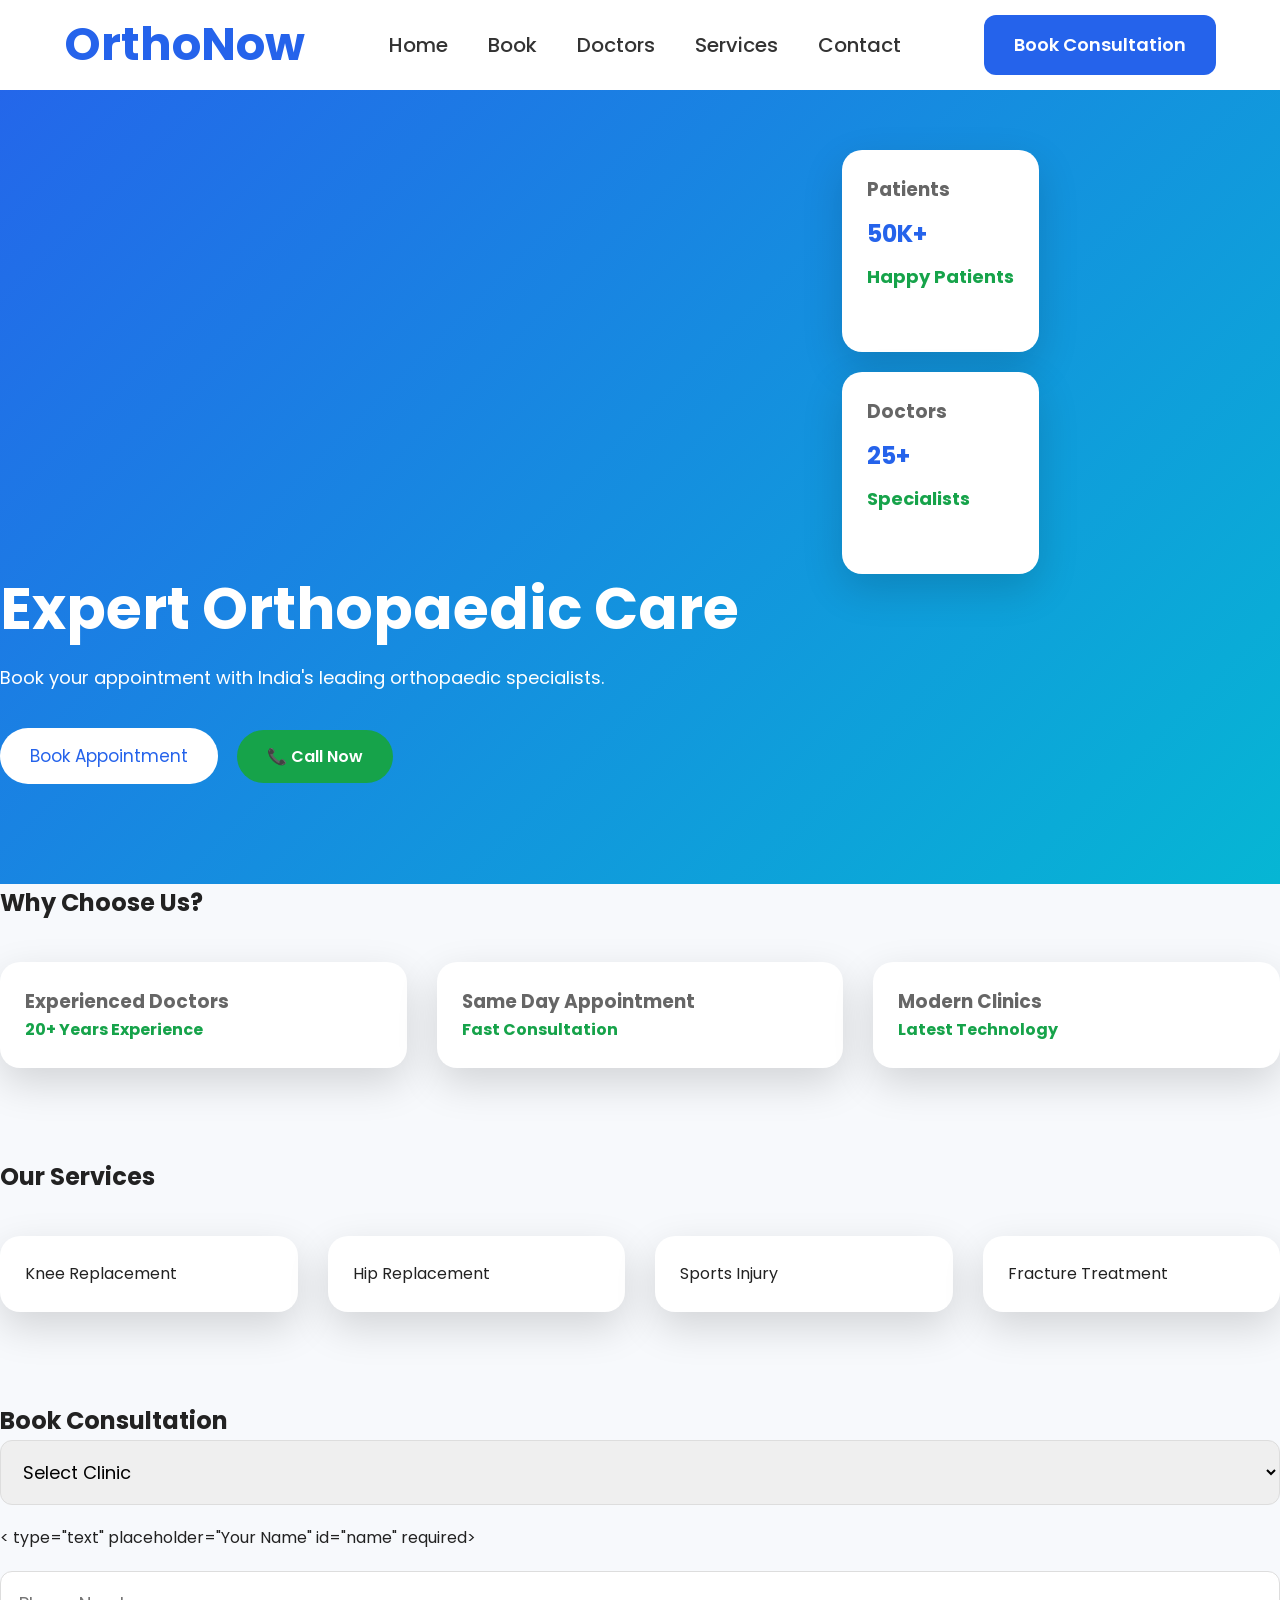
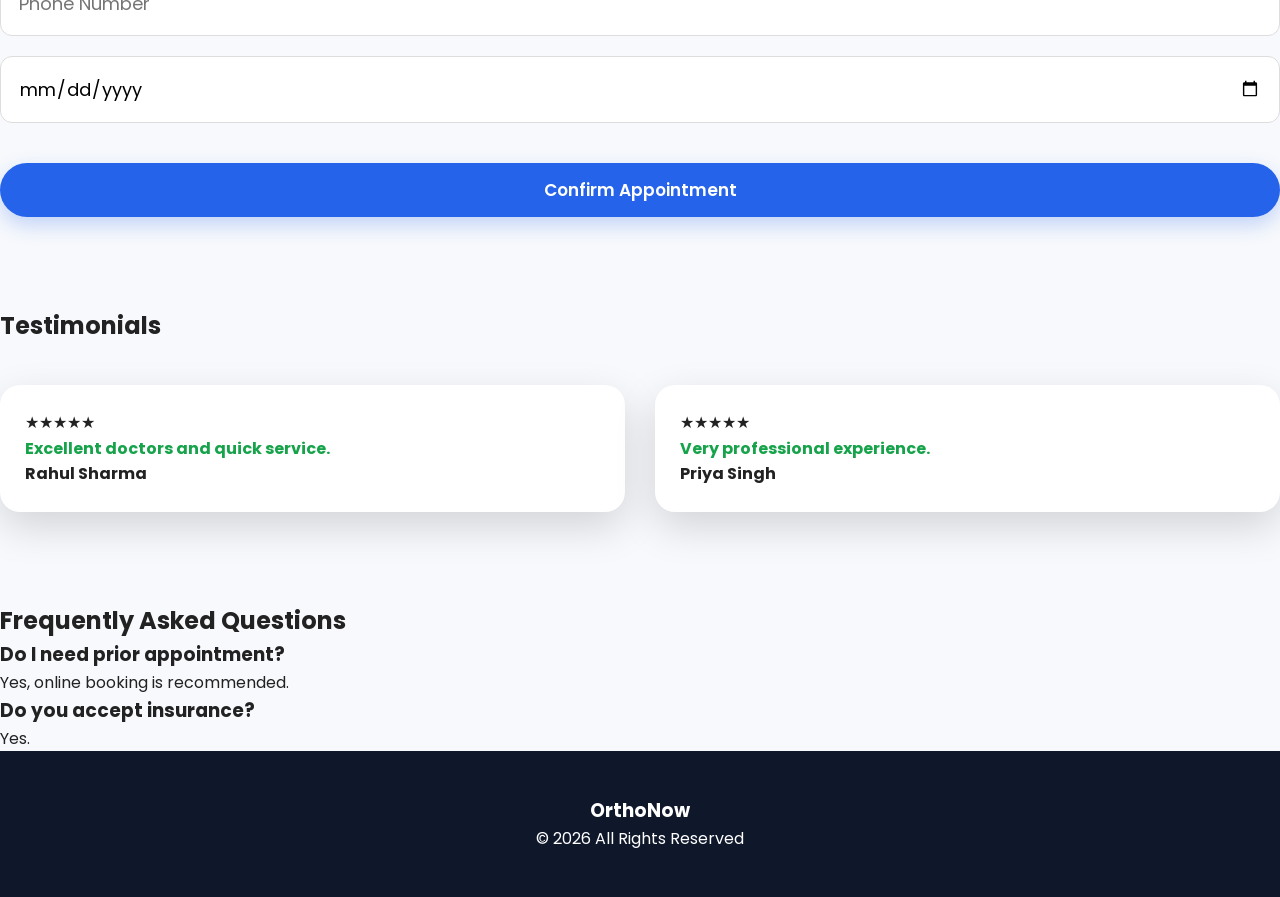
==== landing.html @ f017fd28 "Initial website upload" ====
<!DOCTYPE html>
<html lang="en">

<head>

    <meta charset="UTF-8">
    <meta name="viewport" content="width=device-width, initial-scale=1.0">

    <title>OrthoNow | Book Consultation</title>

    <link rel="stylesheet" href="style.css">

    <script>
        window.dataLayer = window.dataLayer || [];
    </script>

    <!-- Google Tag Manager -->
    <script>
        (function(w, d, s, l, i) {
            w[l] = w[l] || [];
            w[l].push({
                'gtm.start': new Date().getTime(),
                event: 'gtm.js'
            });

            var f = d.getElementsByTagName(s)[0],
                j = d.createElement(s),
                dl = l != 'dataLayer' ? '&l=' + l : '';

            j.async = true;
            j.src = 'https://www.googletagmanager.com/gtm.js?id=' + i + dl;

            f.parentNode.insertBefore(j, f);

        })(window, document, 'script', 'dataLayer', 'GTM-KC8PQ2DM');
    </script>
    <!-- End Google Tag Manager -->

</head>

<body>

    <!-- Google Tag Manager (noscript) -->

    <noscript>
        <iframe src="https://www.googletagmanager.com/ns.html?id=GTM-KC8PQ2DM"
                height="0" width="0" style="display:none;visibility:hidden">
            </iframe>
        </noscript>
    <!-- End Google Tag Manager (noscript) -->

    <!-- ================= HEADER ================= -->

    <header>

        <div class="container navbar">

            <div class="logo">
                <a href="index.html">OrthoNow</a>
            </div>

            <nav>

                <ul class="nav-menu">

                    <li><a href="index.html">Home</a></li>

                    <li><a href="landing.html">Book</a></li>

                    <li><a href="#doctors">Doctors</a></li>

                    <li><a href="#services">Services</a></li>

                    <li><a href="#contact">Contact</a></li>

                </ul>

            </nav>

            <a href="landing.html" class="book-btn">
            Book Consultation
        </a>

        </div>

    </header>

    <section class="hero">

        <div class="container hero-grid">

            <div class="hero-left">
            </div>

            <div class="hero-right">

                <div class="dashboard">

                    <div class="card">

                        <h3>Patients</h3>

                        <h2>50K+</h2>

                        <p>Happy Patients</p>

                    </div>

                    <div class="card">

                        <h3>Doctors</h3>

                        <h2>25+</h2>

                        <p>Specialists</p>

                    </div>

                </div>

            </div>

        </div>

        <h1>Expert Orthopaedic Care</h1>

        <p>Book your appointment with India's leading orthopaedic specialists.</p>
        <button id="heroBookBtn">Book Appointment</button>
        <a href="tel:+919999999999" id="callBtn" class="btn-call">📞 Call Now</a>
        </div>

    </section>

    <section class="benefits">

        <h2>Why Choose Us?</h2>

        <div class="cards">

            <div class="card">
                <h3>Experienced Doctors</h3>
                <p>20+ Years Experience</p>
            </div>

            <div class="card">
                <h3>Same Day Appointment</h3>
                <p>Fast Consultation</p>
            </div>

            <div class="card">
                <h3>Modern Clinics</h3>
                <p>Latest Technology</p>
            </div>

        </div>

    </section>

    <section class="services">

        <h2>Our Services</h2>

        <div class="cards">

            <div class="card">
                Knee Replacement
            </div>

            <div class="card">
                Hip Replacement
            </div>

            <div class="card">
                Sports Injury
            </div>

            <div class="card">
                Fracture Treatment
            </div>

        </div>

    </section>

    <section class="appointment">

        <h2>Book Consultation</h2>

        <form id="appointmentForm">

            <select id="clinic">

<option>Select Clinic</option>

<option>Delhi</option>

<option>Noida</option>

<option>Gurgaon</option>

<option>Mumbai</option>

</select>

            < type="text" placeholder="Your Name" id="name" required>

                <input type="tel" placeholder="Phone Number" id="phone">

                <input type="date" id="date">

                <button type="submit" id="submitAppointment">
Confirm Appointment
</button>

        </form>

    </section>

    <section class="testimonial">

        <h2>Testimonials</h2>

        <div class="cards">

            <div class="card">

                ★★★★★

                <p>
                    Excellent doctors and quick service.
                </p>

                <h4>Rahul Sharma</h4>

            </div>

            <div class="card">

                ★★★★★

                <p>
                    Very professional experience.
                </p>

                <h4>Priya Singh</h4>

            </div>

        </div>

    </section>

    <section class="faq">

        <h2>Frequently Asked Questions</h2>

        <div class="faq-item">

            <h3>Do I need prior appointment?</h3>

            <p>Yes, online booking is recommended.</p>

        </div>

        <div class="faq-item">

            <h3>Do you accept insurance?</h3>

            <p>Yes.</p>

        </div>

    </section>

    <footer>

        <h3>OrthoNow</h3>

        <p>
            © 2026 All Rights Reserved
        </p>

    </footer>

    <script src="script.js"></script>

</body>
</form>
---- style.css ----
/* ===========================
   GOOGLE FONT
=========================== */

@import url('https://fonts.googleapis.com/css2?family=Poppins:wght@300;400;500;600;700;800&display=swap');

/* ===========================
   RESET
=========================== */

* {
    margin: 0;
    padding: 0;
    box-sizing: border-box;
    font-family: 'Poppins', sans-serif;
}

html {
    scroll-behavior: smooth;
}

body {
    background: #f7f9fc;
    color: #222;
    line-height: 1.6;
}

a {
    text-decoration: none;
}

ul {
    list-style: none;
}

img {
    max-width: 100%;
    display: block;
}


/* ===========================
   CONTAINER
=========================== */

.container {
    width: 90%;
    max-width: 1200px;
    margin: auto;
}


/* ===========================
   HEADER
=========================== */

header {
    position: fixed;
    top: 0;
    left: 0;
    width: 100%;
    background: #fff;
    box-shadow: 0 5px 15px rgba(0, 0, 0, .08);
    z-index: 999;
}

.nav {
    max-width: 1200px;
    margin: 0 auto;
    display: flex;
    align-items: center;
    justify-content: space-between;
    padding: 18px 30px;
}

.logo h2 {
    font-size: 42px;
    color: #0f172a;
}

nav {
    display: flex;
    gap: 40px;
}

nav a {
    color: #333;
    text-decoration: none;
    font-size: 22px;
    font-weight: 500;
}

#headerBookBtn {
    background: #2563eb;
    color: #fff;
    border: none;
    padding: 14px 28px;
    border-radius: 30px;
    font-size: 18px;
    cursor: pointer;
}

#headerBookBtn:hover {
    background: #1d4ed8;
}

.logo {
    font-size: 32px;
    font-weight: 700;
    color: #0f172a;
}

.logo span {
    color: #2563eb;
}

nav ul {
    display: flex;
    gap: 30px;
}

nav a {
    color: #333;
    font-weight: 500;
    transition: .3s;
}

nav a:hover {
    color: #2563eb;
}


/* ===========================
   HEADER
=========================== */

header {
    position: fixed;
    top: 0;
    left: 0;
    width: 100%;
    background: #fff;
    box-shadow: 0 4px 15px rgba(0, 0, 0, .08);
    z-index: 1000;
}

.container {
    width: 90%;
    max-width: 1250px;
    margin: auto;
}

.navbar {
    display: flex;
    justify-content: space-between;
    align-items: center;
    height: 90px;
}


/* Logo */

.logo a {
    text-decoration: none;
    font-size: 46px;
    font-weight: 700;
    color: #2563eb;
}


/* Navigation */

.nav-menu {
    display: flex;
    align-items: center;
    gap: 40px;
    list-style: none;
}

.nav-menu a {
    text-decoration: none;
    color: #333;
    font-size: 20px;
    font-weight: 500;
    transition: .3s;
}

.nav-menu a:hover {
    color: #2563eb;
}


/* Button */

.book-btn {
    text-decoration: none;
    background: #2563eb;
    color: #fff;
    padding: 16px 30px;
    border-radius: 12px;
    font-size: 18px;
    font-weight: 600;
    transition: .3s;
}


/* ===========================
   BUTTONS
=========================== */

.btn {
    display: inline-block;
    background: #2563eb;
    color: #fff;
    padding: 12px 28px;
    border-radius: 30px;
    transition: .3s;
    font-weight: 600;
}

.btn:hover {
    background: #0d4fd8;
    transform: translateY(-3px);
}

.btn-outline {
    display: inline-block;
    border: 2px solid #2563eb;
    color: #2563eb;
    padding: 11px 28px;
    border-radius: 30px;
    margin-left: 15px;
    transition: .3s;
}

.btn-outline:hover {
    background: #2563eb;
    color: #fff;
}


/* ===========================
   HERO
=========================== */

.hero {
    padding: 150px 0 100px;
    background: linear-gradient(135deg, #2563eb, #06b6d4);
    color: #fff;
}

.hero-grid {
    display: grid;
    grid-template-columns: 1fr 1fr;
    align-items: center;
    gap: 50px;
}

.hero h1 {
    font-size: 58px;
    line-height: 1.2;
    margin-bottom: 20px;
}

.hero span {
    color: #ffe066;
}

.hero p {
    font-size: 18px;
    margin-bottom: 35px;
}

.hero-buttons {
    margin-top: 25px;
}


/* ===========================
   DASHBOARD
=========================== */

.dashboard {
    display: grid;
    gap: 20px;
}

.card {
    background: #fff;
    color: #222;
    border-radius: 20px;
    padding: 25px;
    box-shadow: 0 15px 40px rgba(0, 0, 0, .15);
    transition: .3s;
}

.card:hover {
    transform: translateY(-10px);
}

.card h3 {
    color: #666;
}

.card h2 {
    margin: 10px 0;
    color: #2563eb;
}

.card p {
    color: #16a34a;
    font-weight: bold;
}


/* ===========================
   TITLES
=========================== */

.title {
    text-align: center;
    font-size: 40px;
    margin-bottom: 60px;
    color: #0f172a;
}


/* ===========================
   SERVICES
=========================== */

.services {
    padding: 90px 0;
}

.service-grid {
    display: grid;
    grid-template-columns: repeat(3, 1fr);
    gap: 30px;
}

.service-card {
    background: #fff;
    border-radius: 20px;
    padding: 35px;
    text-align: center;
    transition: .4s;
    box-shadow: 0 10px 25px rgba(0, 0, 0, .08);
}

.service-card:hover {
    transform: translateY(-10px);
}

.service-card i {
    font-size: 50px;
    color: #2563eb;
    margin-bottom: 20px;
}

.service-card h3 {
    margin-bottom: 15px;
}


/* ===========================
   STATS
=========================== */

.stats {
    background: #2563eb;
    color: #fff;
    padding: 70px 0;
}

.stats-grid {
    display: grid;
    grid-template-columns: repeat(4, 1fr);
    text-align: center;
}

.stats h2 {
    font-size: 50px;
}

.stats p {
    font-size: 18px;
}


/* ===========================
   PORTFOLIO
=========================== */

.portfolio {
    padding: 90px 0;
}

.portfolio-grid {
    display: grid;
    grid-template-columns: repeat(3, 1fr);
    gap: 30px;
}

.project {
    height: 260px;
    background: linear-gradient(135deg, #2563eb, #06b6d4);
    border-radius: 20px;
    overflow: hidden;
    position: relative;
    cursor: pointer;
}

.overlay {
    position: absolute;
    inset: 0;
    background: rgba(0, 0, 0, .55);
    display: flex;
    align-items: center;
    justify-content: center;
    color: #fff;
    opacity: 0;
    transition: .4s;
}

.project:hover .overlay {
    opacity: 1;
}


/* ===========================
   ABOUT
=========================== */

.about {
    padding: 90px 0;
    background: #eef4ff;
}

.about-grid {
    display: grid;
    grid-template-columns: repeat(3, 1fr);
    gap: 30px;
}

.about-grid div {
    background: #fff;
    padding: 35px;
    border-radius: 20px;
    box-shadow: 0 8px 20px rgba(0, 0, 0, .08);
}


/* ===========================
   TESTIMONIAL
=========================== */

.testimonial {
    padding: 90px 0;
}

.testimonial-box {
    max-width: 700px;
    margin: auto;
    background: #fff;
    padding: 45px;
    border-radius: 20px;
    text-align: center;
    box-shadow: 0 12px 30px rgba(0, 0, 0, .1);
}

.testimonial-box p:first-child {
    font-size: 30px;
    color: gold;
}


/* ===========================
   PRICING
=========================== */

.pricing {
    padding: 90px 0;
    background: #f3f6fc;
}

.pricing-grid {
    display: grid;
    grid-template-columns: repeat(3, 1fr);
    gap: 30px;
}

.price-card {
    background: #fff;
    border-radius: 20px;
    padding: 40px;
    text-align: center;
    box-shadow: 0 10px 25px rgba(0, 0, 0, .08);
    transition: .4s;
}

.price-card:hover {
    transform: translateY(-10px);
}

.featured {
    background: #2563eb;
    color: #fff;
    transform: scale(1.05);
}

.price-card h2 {
    margin: 20px 0;
    font-size: 42px;
}

.price-card ul li {
    margin: 12px 0;
}


/* ===========================
   CONTACT
=========================== */

.contact {
    padding: 80px 0;
}

.contact .container {
    width: 90%;
    max-width: 1100px;
    margin: auto;
}

#appointmentForm {
    display: flex;
    flex-direction: column;
    gap: 20px;
}

#appointmentForm input,
#appointmentForm select,
#appointmentForm textarea {
    width: 100%;
    padding: 18px;
    font-size: 18px;
    border: 1px solid #ddd;
    border-radius: 12px;
    outline: none;
}

#appointmentForm textarea {
    resize: none;
}


/* ===========================
   FOOTER
=========================== */

footer {
    background: #0f172a;
    color: #fff;
    text-align: center;
    padding: 45px 0;
}

footer h2 {
    margin-bottom: 15px;
}


/* ===========================
   RESPONSIVE
=========================== */

@media(max-width:992px) {
    .hero-grid,
    .about-grid,
    .service-grid,
    .portfolio-grid,
    .pricing-grid,
    .stats-grid {
        grid-template-columns: 1fr 1fr;
    }
    .hero h1 {
        font-size: 42px;
    }
    nav ul {
        gap: 18px;
    }
}

@media(max-width:768px) {
    .nav {
        flex-direction: column;
        gap: 20px;
    }
    .hero-grid,
    .about-grid,
    .service-grid,
    .portfolio-grid,
    .pricing-grid,
    .stats-grid {
        grid-template-columns: 1fr;
    }
    .hero {
        text-align: center;
    }
    .hero h1 {
        font-size: 36px;
    }
    .btn-outline {
        margin-left: 0;
        margin-top: 15px;
    }
    .title {
        font-size: 32px;
    }
}

.btn-clinic {
    display: inline-block;
    background: #28a745;
    color: #fff;
    padding: 14px 28px;
    border-radius: 8px;
    text-decoration: none;
    font-weight: 600;
    transition: 0.3s;
    margin-left: 10px;
}

.btn-clinic:hover {
    background: #218838;
    transform: translateY(-3px);
}

.clinics {
    padding: 80px 10%;
    background: #f8fbff;
    text-align: center;
}

.clinic-grid {
    display: grid;
    grid-template-columns: repeat(auto-fit, minmax(300px, 1fr));
    gap: 30px;
    margin-top: 40px;
}

.clinic-card {
    background: #fff;
    padding: 30px;
    border-radius: 15px;
    box-shadow: 0 8px 20px rgba(0, 0, 0, .1);
    transition: 0.3s;
}

.clinic-card:hover {
    transform: translateY(-8px);
}

.clinic-card h3 {
    margin-bottom: 15px;
}

.clinic-card p {
    margin-bottom: 20px;
}

.clinic-btn {
    display: inline-block;
    padding: 12px 25px;
    background: #0d6efd;
    color: #fff;
    text-decoration: none;
    border-radius: 8px;
    transition: 0.3s;
}

.clinic-btn:hover {
    background: #084298;
}

.nav-links {
    display: flex;
    align-items: center;
    gap: 35px;
    list-style: none;
}

.nav-links a {
    text-decoration: none;
    color: #333;
    font-size: 18px;
    font-weight: 500;
    transition: 0.3s;
}

.nav-links a:hover {
    color: #2563eb;
}


/* Clinics Button */

.clinic-btn {
    background: #2563eb;
    color: #fff !important;
    padding: 10px 22px;
    border-radius: 30px;
    font-weight: 600;
}

.clinic-btn:hover {
    background: #1d4ed8;
}

.nav {
    display: flex;
    justify-content: space-between;
    align-items: center;
}

.cards {
    display: grid;
    grid-template-columns: repeat(auto-fit, minmax(280px, 1fr));
    gap: 30px;
    margin-top: 40px;
}

#headerBookBtn {
    background: #2563eb;
    color: white;
    padding: 12px 25px;
    border: none;
    border-radius: 30px;
    cursor: pointer;
    font-weight: 600;
}

#heroBookBtn,
#callNowBtn {
    padding: 15px 30px;
    border: none;
    border-radius: 30px;
    margin-right: 15px;
    cursor: pointer;
    font-size: 17px;
}

#heroBookBtn {
    background: white;
    color: #2563eb;
}

#callNowBtn {
    background: #16a34a;
    color: white;
}


/* Sticky Header */

header.sticky {
    background: #ffffff;
    box-shadow: 0 5px 20px rgba(0, 0, 0, .15);
    transition: 0.3s;
}

.hero-container {
    display: flex;
    align-items: center;
    justify-content: space-between;
    gap: 60px;
}

.hero-left {
    flex: 1;
}

.hero-right {
    flex: 1;
    display: flex;
    flex-direction: column;
    align-items: center;
    justify-content: center;
}

.hero-right img {
    width: 100%;
    max-width: 450px;
    margin-bottom: 30px;
}

.hero-buttons {
    display: flex;
    gap: 20px;
    justify-content: center;
    align-items: center;
}

.btn {
    background: #fff;
    color: #0d0e0f;
    padding: 15px 30px;
    border-radius: 50px;
    text-decoration: none;
    font-weight: 600;
}

.btn-call {
    background: #16a34a;
    color: #fff;
    padding: 15px 30px;
    border-radius: 50px;
    text-decoration: none;
    font-weight: 600;
}

.btn-call:hover {
    background: #15803d;
}


/* ===========================
   CONFIRM APPOINTMENT BUTTON
=========================== */

#submitAppointment {
    display: inline-block;
    background: #2563eb;
    color: #fff;
    border: none;
    padding: 14px 32px;
    border-radius: 30px;
    font-size: 17px;
    font-weight: 600;
    cursor: pointer;
    transition: all 0.3s ease;
    margin-top: 20px;
    box-shadow: 0 8px 20px rgba(37, 99, 235, 0.25);
}

#submitAppointment:hover {
    background: #1d4ed8;
    transform: translateY(-3px);
    box-shadow: 0 12px 25px rgba(37, 99, 235, 0.35);
}

#submitAppointment:active {
    transform: scale(0.98);
}

#submitAppointment:focus {
    outline: none;
}


/* ==========================================
   CONTACT FORM BUTTONS
========================================== */

.action-buttons {
    width: 100%;
    display: flex;
    justify-content: center;
    align-items: center;
    flex-wrap: wrap;
    gap: 20px;
    margin-top: 35px;
}


/* ===========================
   ACTION BUTTONS
=========================== */

.action-buttons {
    width: 100%;
    margin-top: 40px;
    display: grid;
    grid-template-columns: repeat(2, 1fr);
    gap: 20px;
}


/* Common Style */

.action-buttons button,
.action-buttons a {
    height: 65px;
    display: flex;
    justify-content: center;
    align-items: center;
    border: none;
    border-radius: 40px;
    font-size: 24px;
    font-weight: 700;
    text-decoration: none;
    cursor: pointer;
    transition: .3s;
    color: #fff;
}


/* Button Colors */

#submitAppointment {
    background: #2563eb;
}

#contactCallBtn {
    background: #16a34a;
}

#whatsappBtn {
    background: #25d366;
}

#downloadGuide {
    background: #f59e0b;
}

.action-buttons button:hover,
.action-buttons a:hover {
    transform: translateY(-4px);
    opacity: .9;
}


/* Mobile */

@media(max-width:768px) {
    .action-buttons {
        grid-template-columns: 1fr;
    }
}
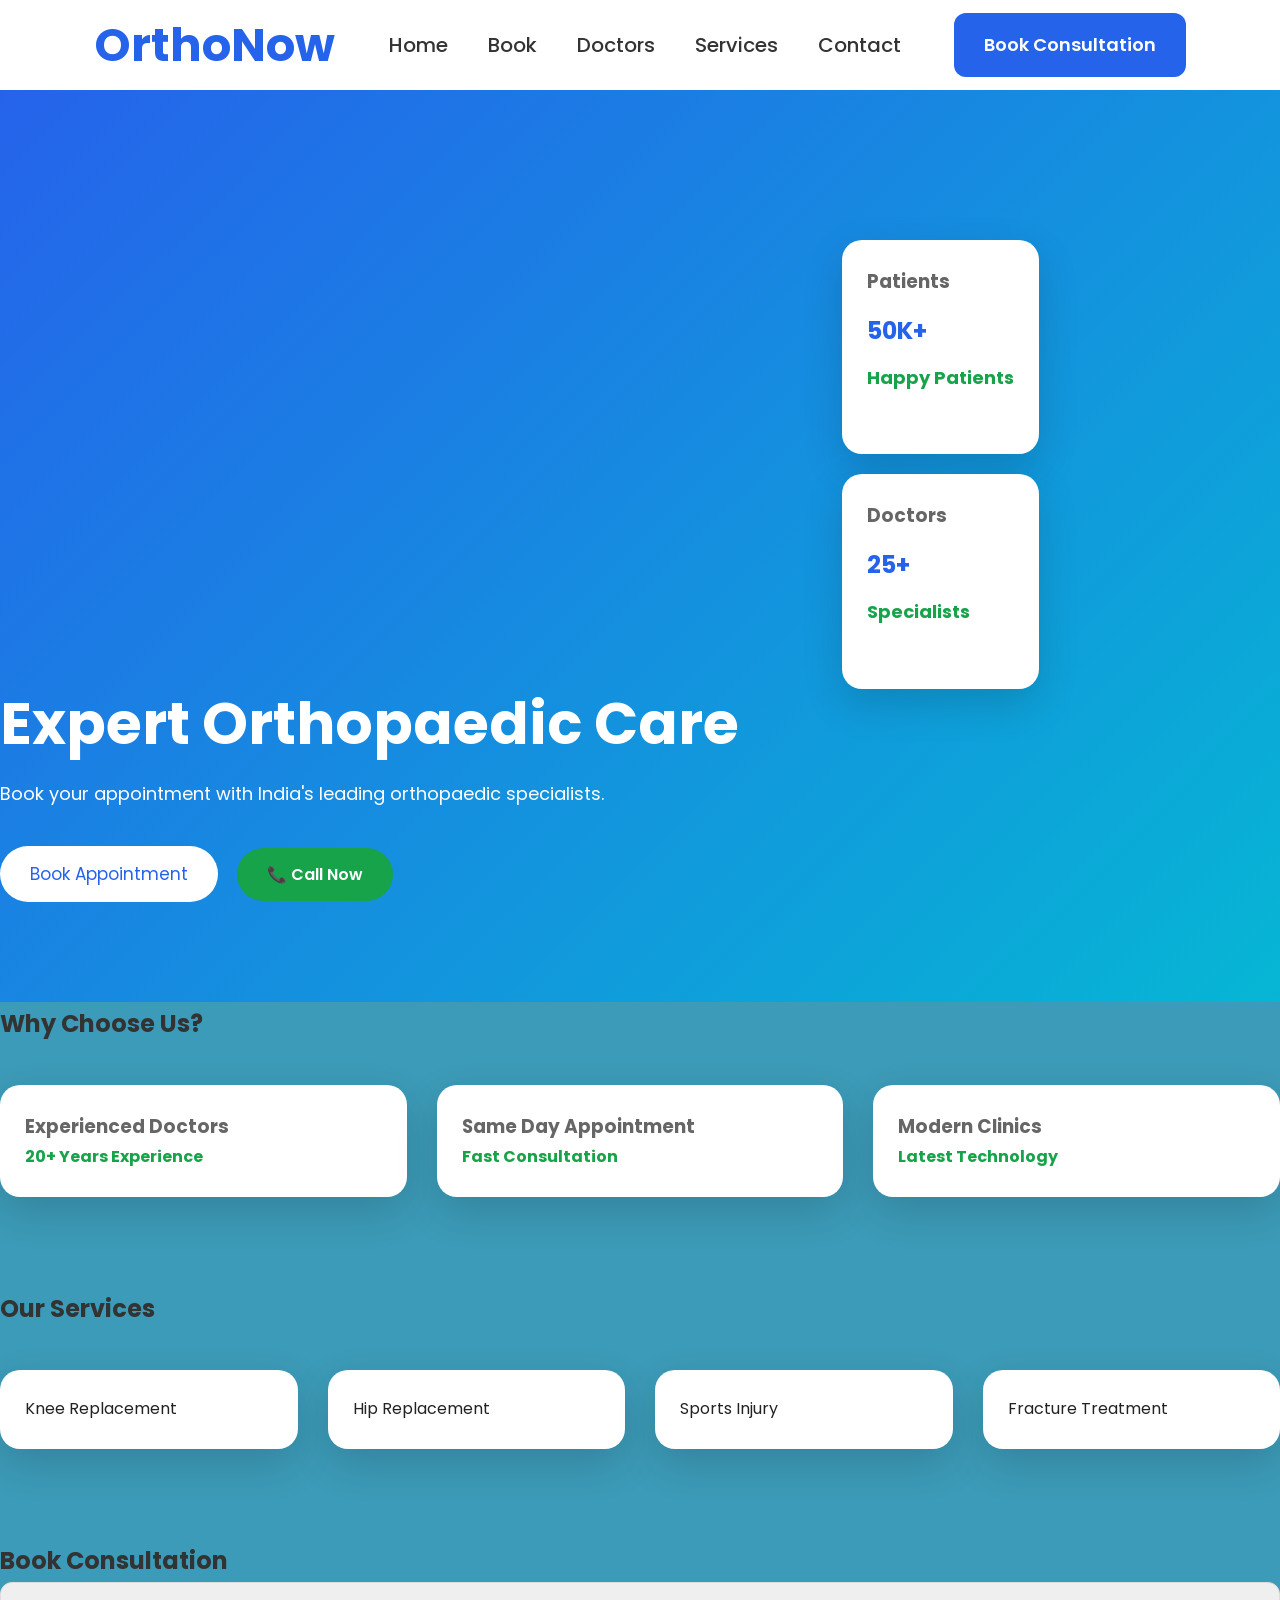
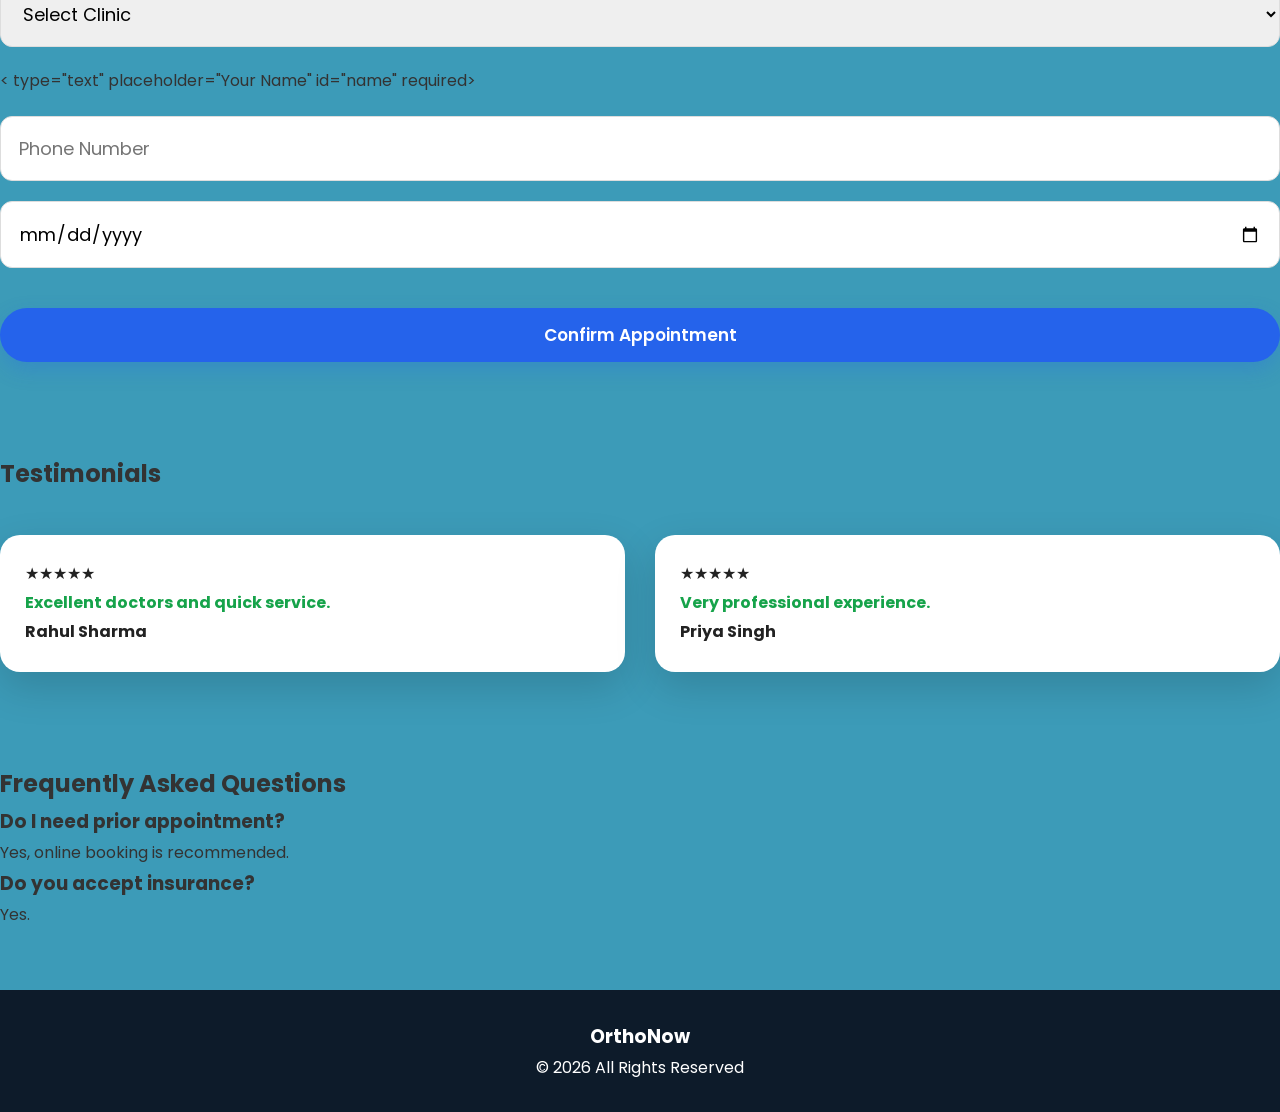
==== commit d88593a1: "Update landing.html" ====
--- a/landing.html
+++ b/landing.html
@@ -39,6 +39,18 @@
 </head>
 
 <body>
+    <!-- Google tag (gtag.js) -->
+    <script async src="https://www.googletagmanager.com/gtag/js?id=G-GZ086NKCFY"></script>
+    <script>
+        window.dataLayer = window.dataLayer || [];
+
+        function gtag() {
+            dataLayer.push(arguments);
+        }
+        gtag('js', new Date());
+
+        gtag('config', 'G-GZ086NKCFY');
+    </script>
 
     <!-- Google Tag Manager (noscript) -->
 
@@ -285,4 +297,4 @@
     <script src="script.js"></script>
 
 </body>
-</form>+</form>
--- a/style.css
+++ b/style.css
@@ -931,10 +931,200 @@
 }
 
 
+/* Blog btn */
+
+.btn-blog {
+    display: inline-block;
+    padding: 14px 28px;
+    background: #ff9800;
+    color: #fff;
+    text-decoration: none;
+    border-radius: 40px;
+    font-weight: 600;
+    transition: .3s;
+    margin-left: 10px;
+}
+
+.btn-blog:hover {
+    background: #e68900;
+    transform: translateY(-3px);
+}
+
+
+/* ===========================
+   BLOG PAGE
+=========================== */
+
+* {
+    margin: 0;
+    padding: 0;
+    box-sizing: border-box;
+}
+
+body {
+    font-family: 'Poppins', sans-serif;
+    background: #3c9bb8;
+    color: #333;
+    line-height: 1.8;
+}
+
+
+/* Header */
+
+header {
+    width: 100%;
+    background: #fff;
+    box-shadow: 0 5px 20px rgba(0, 0, 0, .08);
+    position: sticky;
+    top: 0;
+    z-index: 1000;
+}
+
+header .container {
+    max-width: 1200px;
+    margin: auto;
+    display: flex;
+    justify-content: space-between;
+    align-items: center;
+    padding: 18px 30px;
+    gap: 30px;
+}
+
+header h1 {
+    color: #2563eb;
+    font-size: 42px;
+    font-weight: 800;
+}
+
+nav {
+    display: flex;
+    align-items: center;
+    gap: 45px;
+    flex: 1;
+    justify-content: center;
+}
+
+nav a {
+    text-decoration: none;
+    color: #222;
+    font-weight: 600;
+    font-size: 18px;
+    white-space: nowrap;
+}
+
+nav a:hover {
+    color: #09090a;
+}
+
+
+/* Blog */
+
+.blog-page {
+    padding: 60px 0;
+}
+
+.blog-page .container {
+    width: 85%;
+    max-width: 900px;
+    margin: auto;
+    background: #fbfafa;
+    padding: 50px;
+    border-radius: 15px;
+    box-shadow: 0 10px 30px rgba(0, 0, 0, .08);
+}
+
+.blog-page h1 {
+    font-size: 42px;
+    margin-bottom: 10px;
+    color: #0d6efd;
+}
+
+.blog-page h2 {
+    margin-top: 40px;
+    margin-bottom: 15px;
+    color: #0d6efd;
+    font-size: 30px;
+}
+
+.blog-page h3 {
+    margin-top: 20px;
+    color: #222;
+}
+
+.blog-page p {
+    margin-bottom: 20px;
+    text-align: justify;
+    font-size: 18px;
+}
+
+.blog-page ul {
+    margin-left: 30px;
+    margin-bottom: 25px;
+}
+
+.blog-page li {
+    margin-bottom: 10px;
+    font-size: 18px;
+}
+
+
+/* Image */
+
+.blog-page img {
+    width: 100%;
+    height: 450px;
+    object-fit: cover;
+    border-radius: 12px;
+    margin: 30px 0;
+}
+
+
+/* Highlight Box */
+
+.tip-box {
+    background: #eaf5ff;
+    border-left: 6px solid #0d6efd;
+    padding: 20px;
+    margin: 30px 0;
+    border-radius: 10px;
+}
+
+
+/* Footer */
+
+footer {
+    margin-top: 60px;
+    background: #0d1b2a;
+    color: #fff;
+    text-align: center;
+    padding: 30px;
+}
+
+
 /* Mobile */
 
 @media(max-width:768px) {
-    .action-buttons {
-        grid-template-columns: 1fr;
+    header .container {
+        flex-direction: column;
+    }
+    nav {
+        margin-top: 15px;
+    }
+    .blog-page .container {
+        width: 95%;
+        padding: 25px;
+    }
+    .blog-page h1 {
+        font-size: 30px;
+    }
+    .blog-page h2 {
+        font-size: 24px;
+    }
+    .blog-page p,
+    .blog-page li {
+        font-size: 16px;
+    }
+    .blog-page img {
+        height: 250px;
     }
 }
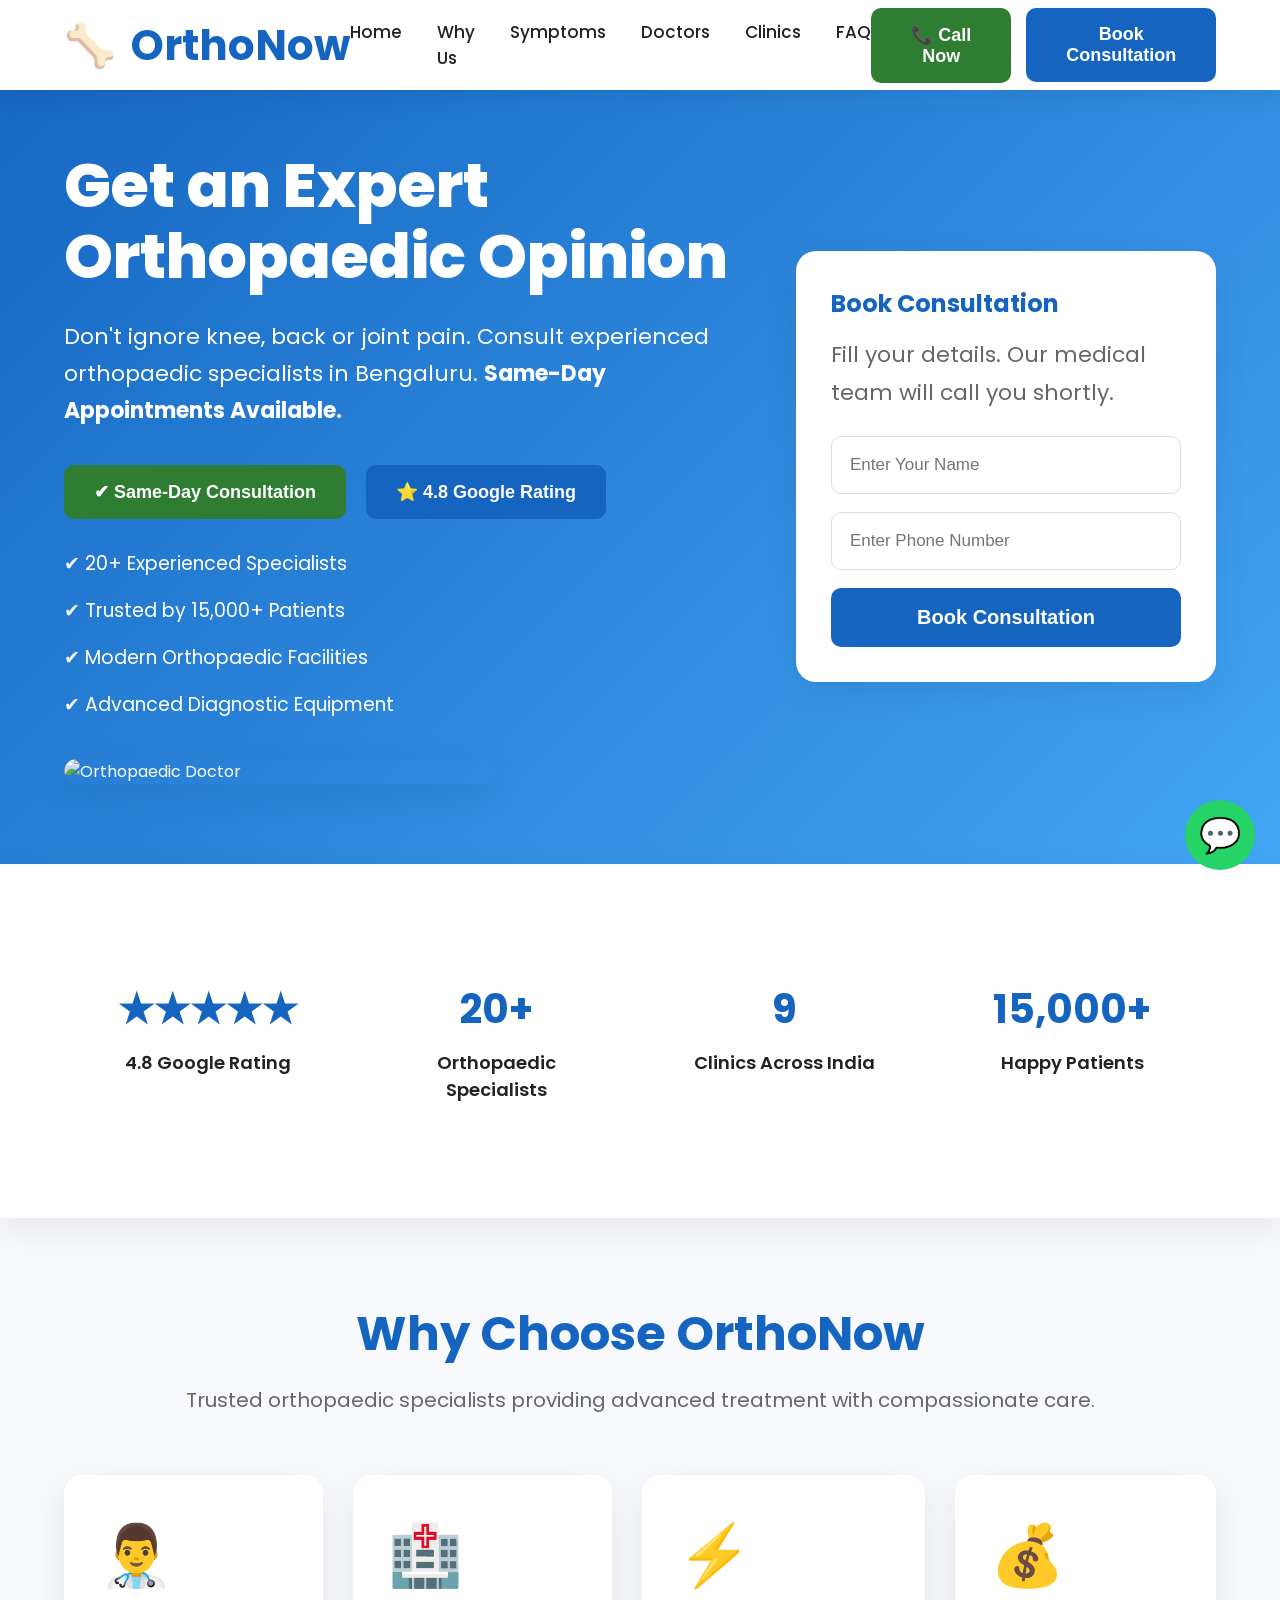
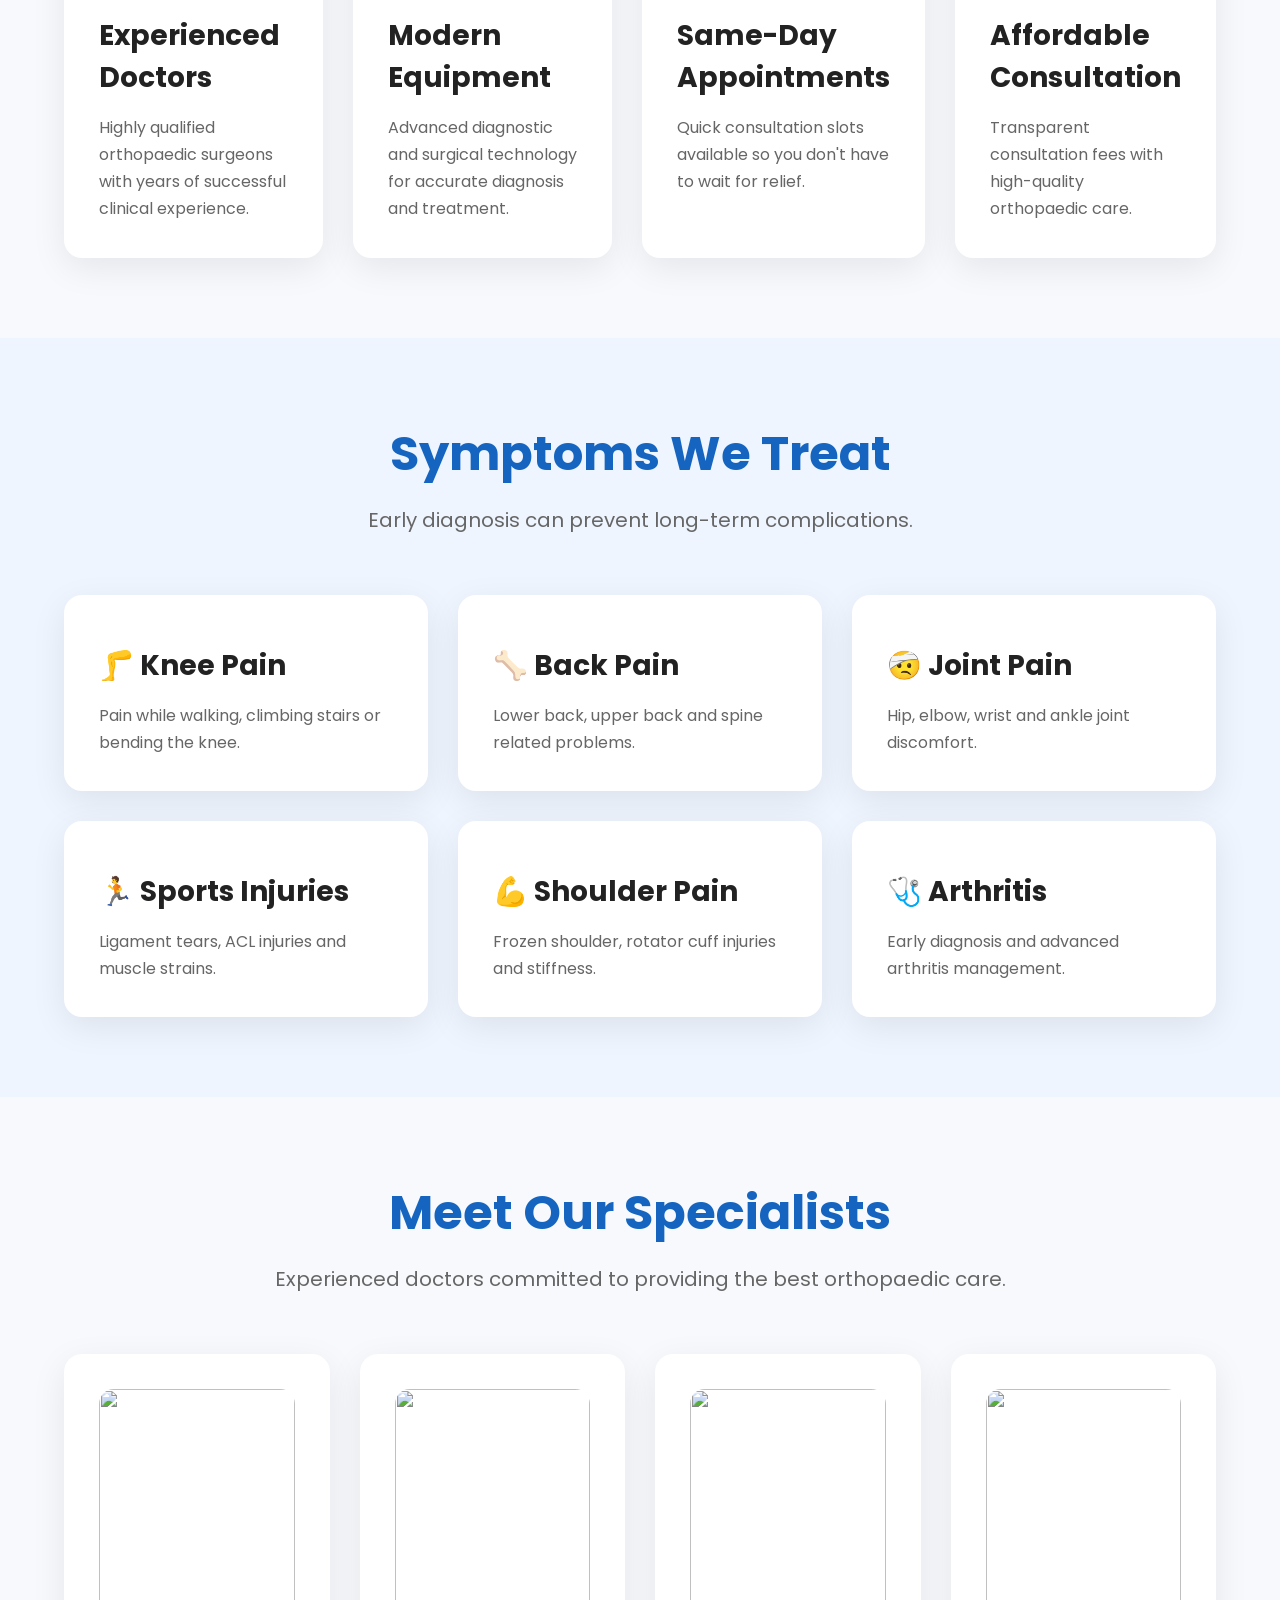
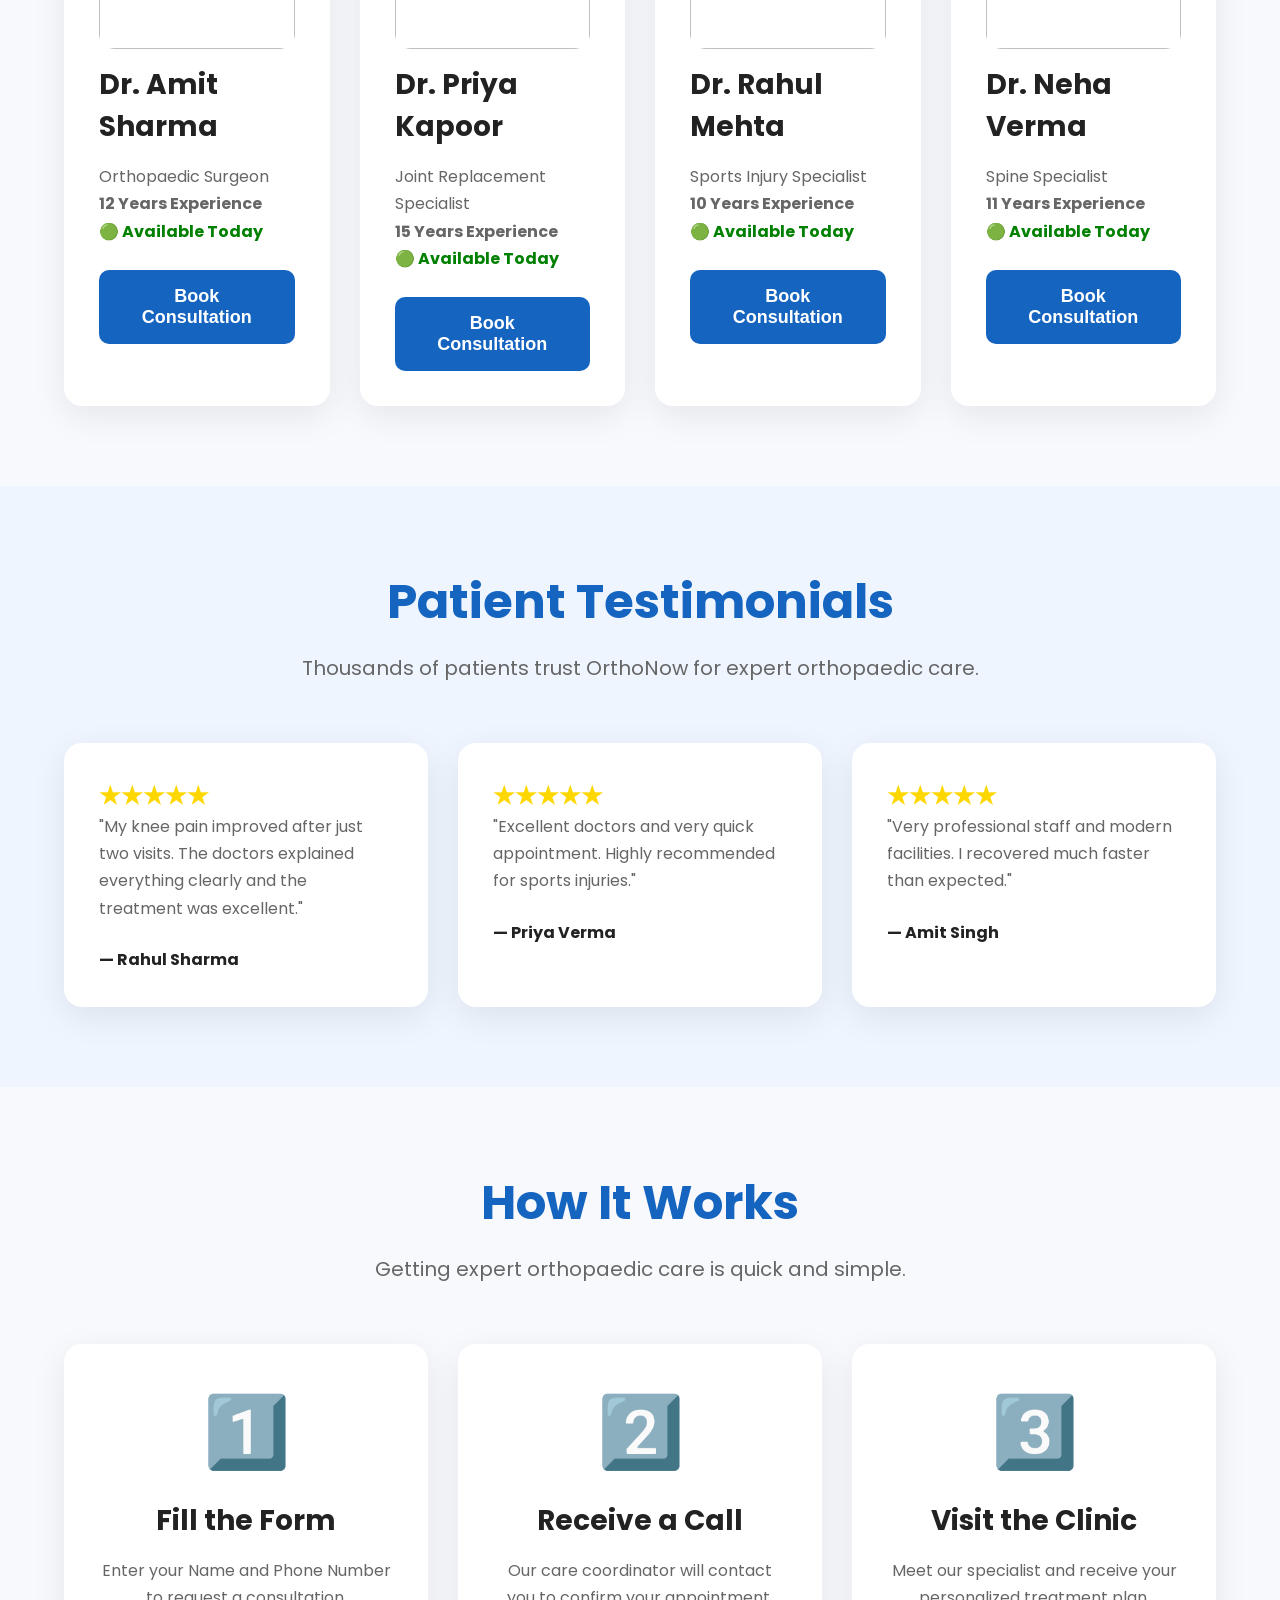
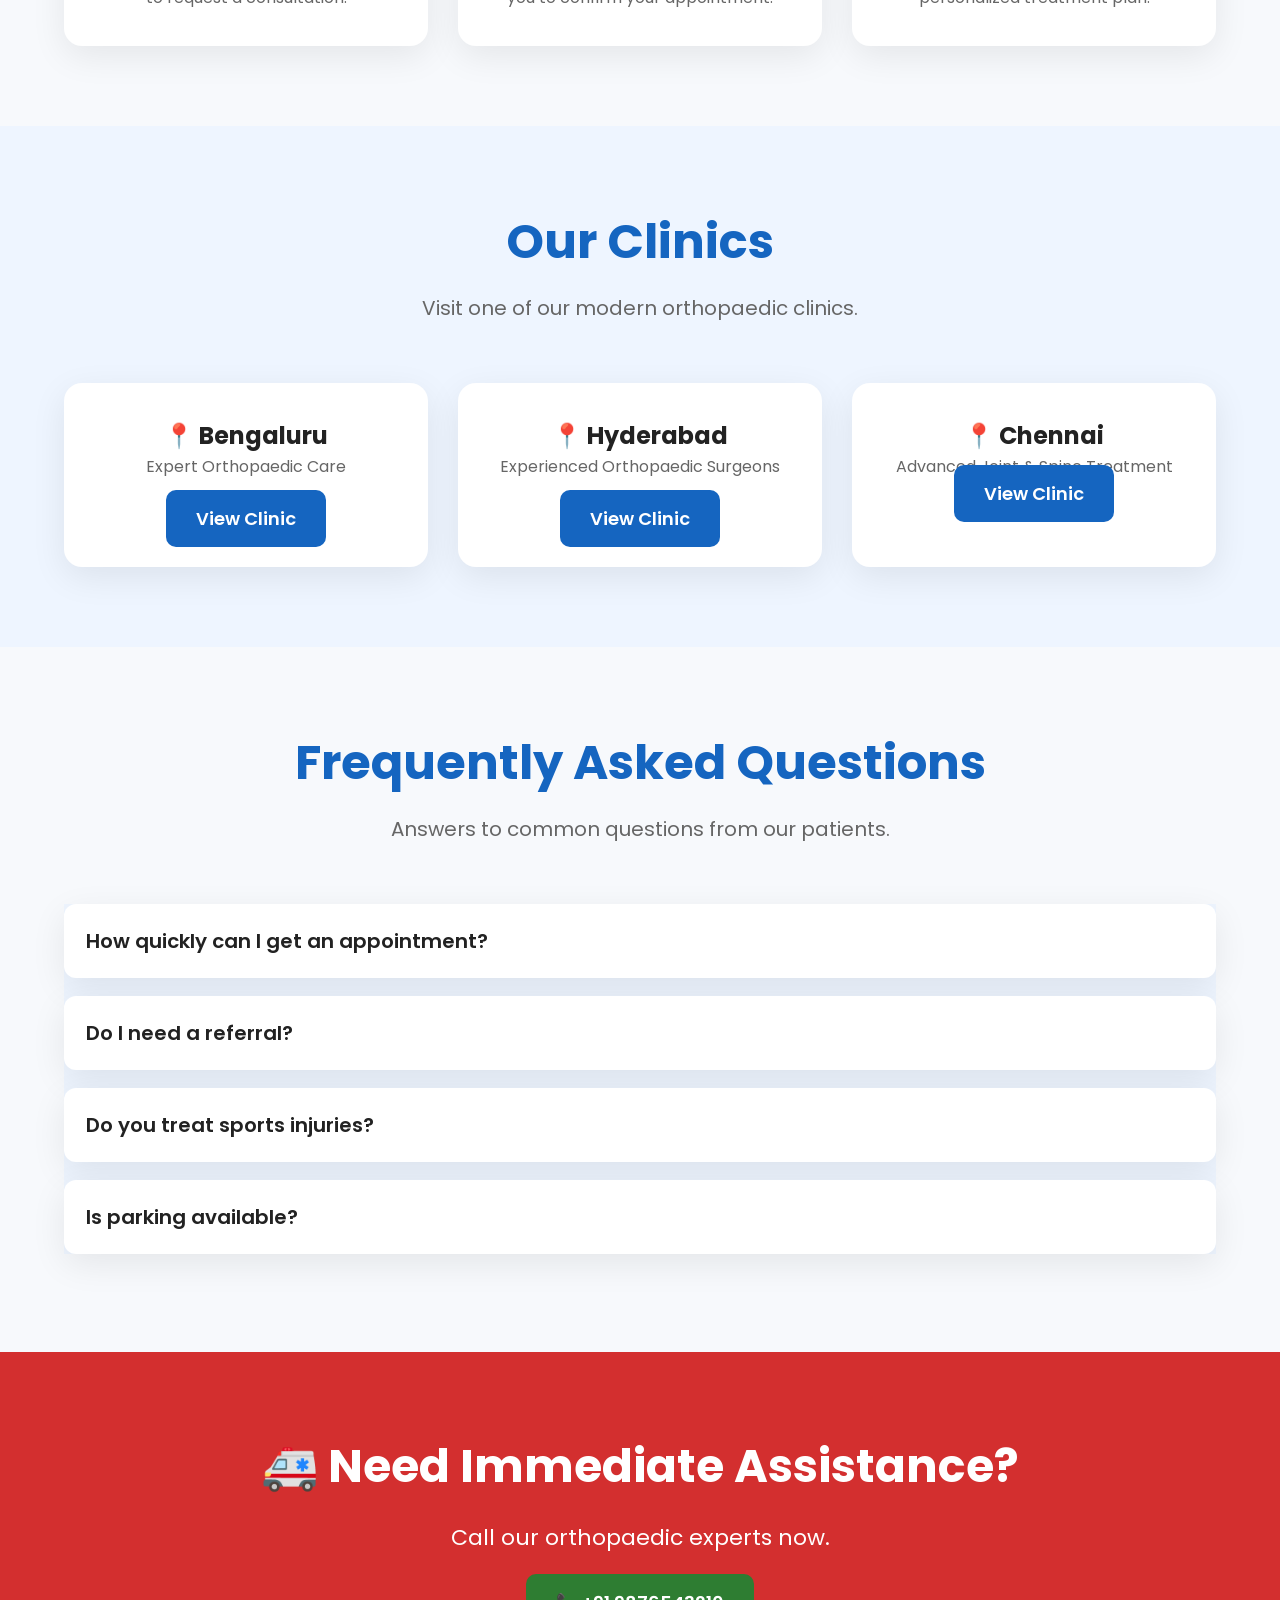
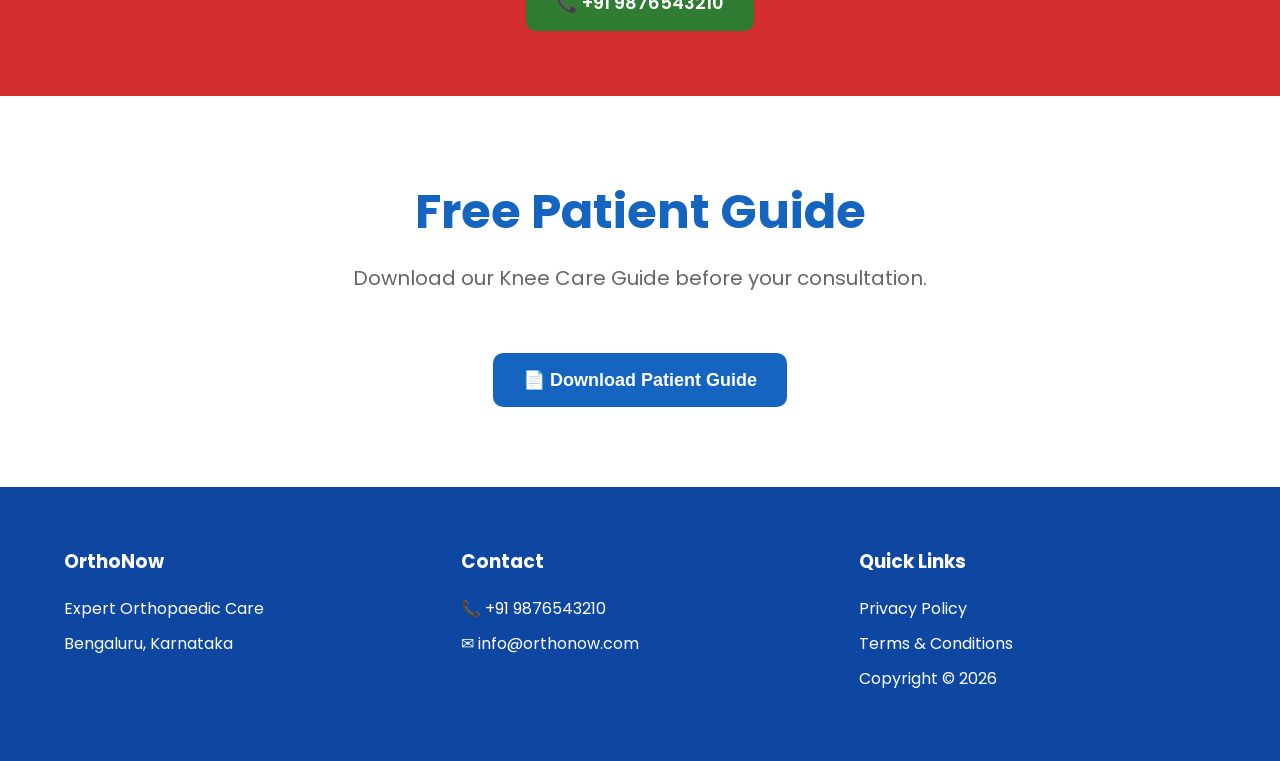
==== commit 4b4a0842: "Update landing.html" ====
--- a/landing.html
+++ b/landing.html
@@ -8,293 +8,1944 @@
 
     <title>OrthoNow | Book Consultation</title>
 
-    <link rel="stylesheet" href="style.css">
-
-    <script>
-        window.dataLayer = window.dataLayer || [];
-    </script>
-
-    <!-- Google Tag Manager -->
-    <script>
-        (function(w, d, s, l, i) {
-            w[l] = w[l] || [];
-            w[l].push({
-                'gtm.start': new Date().getTime(),
-                event: 'gtm.js'
+    <link rel="preconnect" href="https://fonts.googleapis.com">
+    <link rel="preconnect" href="https://fonts.gstatic.com" crossorigin>
+
+    <link href="https://fonts.googleapis.com/css2?family=Poppins:wght@300;400;500;600;700;800&display=swap" rel="stylesheet">
+
+    <style>
+        * {
+            margin: 0;
+            padding: 0;
+            box-sizing: border-box;
+            scroll-behavior: smooth;
+        }
+        
+        body {
+            font-family: 'Poppins', sans-serif;
+            background: #f7f9fc;
+            color: #222;
+            overflow-x: hidden;
+        }
+        
+        a {
+            text-decoration: none;
+            color: inherit;
+        }
+        
+        img {
+            max-width: 100%;
+            display: block;
+        }
+        
+        ul {
+            list-style: none;
+        }
+        /*========================
+COLORS
+========================*/
+        
+         :root {
+            --primary: #1565C0;
+            --secondary: #0D47A1;
+            --green: #2E7D32;
+            --light: #F5F8FD;
+            --dark: #222;
+            --white: #fff;
+            --gray: #666;
+            --shadow: 0 10px 35px rgba(0, 0, 0, .08);
+        }
+        /*=========================
+CONTAINER
+==========================*/
+        
+        .container {
+            width: 90%;
+            max-width: 1300px;
+            margin: auto;
+        }
+        /*=========================
+SECTION
+==========================*/
+        
+        section {
+            padding: 80px 0;
+        }
+        
+        .section-title {
+            font-size: 48px;
+            font-weight: 700;
+            color: var(--primary);
+            text-align: center;
+            margin-bottom: 15px;
+        }
+        
+        .section-subtitle {
+            text-align: center;
+            color: #666;
+            font-size: 20px;
+            margin-bottom: 60px;
+        }
+        /*=========================
+HEADER
+==========================*/
+        
+        header {
+            position: fixed;
+            top: 0;
+            left: 0;
+            width: 100%;
+            background: #fff;
+            box-shadow: 0 5px 25px rgba(0, 0, 0, .08);
+            z-index: 999;
+        }
+        
+        .navbar {
+            display: flex;
+            align-items: center;
+            justify-content: space-between;
+            height: 90px;
+        }
+        
+        .logo {
+            display: flex;
+            align-items: center;
+            gap: 15px;
+            font-size: 42px;
+            font-weight: 700;
+            color: var(--primary);
+        }
+        
+        .logo img {
+            width: 60px;
+        }
+        
+        nav ul {
+            display: flex;
+            gap: 35px;
+        }
+        
+        nav ul li {
+            font-size: 17px;
+            font-weight: 500;
+        }
+        
+        .nav-buttons {
+            display: flex;
+            gap: 15px;
+        }
+        /*=======================
+BUTTONS
+=======================*/
+        
+        .btn {
+            padding: 16px 30px;
+            border: none;
+            border-radius: 10px;
+            cursor: pointer;
+            font-size: 18px;
+            font-weight: 600;
+            transition: .3s;
+        }
+        
+        .btn-primary {
+            background: var(--primary);
+            color: white;
+        }
+        
+        .btn-primary:hover {
+            background: var(--secondary);
+        }
+        
+        .btn-success {
+            background: var(--green);
+            color: white;
+        }
+        
+        .btn-success:hover {
+            transform: translateY(-3px);
+        }
+        /*=========================
+HERO
+=========================*/
+        
+        .hero {
+            padding-top: 150px;
+            background: linear-gradient(135deg, #1565C0, #42A5F5);
+            color: white;
+        }
+        
+        .hero-grid {
+            display: grid;
+            grid-template-columns: 1fr 420px;
+            gap: 60px;
+            align-items: center;
+        }
+        
+        .hero h1 {
+            font-size: 62px;
+            font-weight: 800;
+            line-height: 1.15;
+            margin-bottom: 25px;
+        }
+        
+        .hero p {
+            font-size: 22px;
+            line-height: 1.7;
+            margin-bottom: 30px;
+        }
+        
+        .hero ul {
+            margin-top: 30px;
+        }
+        
+        .hero ul li {
+            font-size: 19px;
+            margin-bottom: 18px;
+        }
+        
+        .hero img {
+            width: 430px;
+            border-radius: 25px;
+            box-shadow: var(--shadow);
+        }
+        /*=======================
+FORM
+=======================*/
+        
+        .form-box {
+            background: white;
+            padding: 35px;
+            border-radius: 20px;
+            box-shadow: var(--shadow);
+        }
+        
+        .form-box h2 {
+            color: var(--primary);
+            margin-bottom: 15px;
+        }
+        
+        .form-box p {
+            color: #666;
+            margin-bottom: 25px;
+        }
+        
+        .form-box input {
+            width: 100%;
+            padding: 18px;
+            margin-bottom: 18px;
+            font-size: 17px;
+            border: 1px solid #ddd;
+            border-radius: 10px;
+        }
+        
+        .form-box button {
+            width: 100%;
+            padding: 18px;
+            font-size: 20px;
+        }
+        
+        #thankYou {
+            display: none;
+            text-align: center;
+            padding: 40px;
+        }
+        
+        #thankYou h2 {
+            font-size: 35px;
+            color: green;
+        }
+        /*=========================
+TRUST BAR
+==========================*/
+        
+        .trust-bar {
+            background: white;
+            box-shadow: var(--shadow);
+        }
+        
+        .trust-grid {
+            display: grid;
+            grid-template-columns: repeat(4, 1fr);
+            text-align: center;
+        }
+        
+        .trust-item {
+            padding: 35px;
+        }
+        
+        .trust-item h2 {
+            color: var(--primary);
+            font-size: 40px;
+        }
+        
+        .trust-item p {
+            margin-top: 10px;
+            font-size: 18px;
+            font-weight: 600;
+        }
+        /*=========================
+CARDS
+=========================*/
+        
+        .grid-4 {
+            display: grid;
+            grid-template-columns: repeat(4, 1fr);
+            gap: 30px;
+        }
+        
+        .grid-3 {
+            display: grid;
+            grid-template-columns: repeat(3, 1fr);
+            gap: 30px;
+        }
+        
+        .card {
+            background: white;
+            padding: 35px;
+            border-radius: 18px;
+            box-shadow: var(--shadow);
+            transition: .35s;
+        }
+        
+        .card:hover {
+            transform: translateY(-8px);
+        }
+        
+        .card h3 {
+            font-size: 28px;
+            margin: 15px 0;
+        }
+        
+        .card p {
+            color: #666;
+            line-height: 1.7;
+        }
+        
+        .card img {
+            height: 260px;
+            width: 100%;
+            object-fit: cover;
+            border-radius: 15px;
+        }
+        /*=======================
+FAQ
+=======================*/
+        
+        .faq {
+            background: #eef5ff;
+        }
+        
+        .faq-item {
+            background: white;
+            margin-bottom: 18px;
+            border-radius: 12px;
+            overflow: hidden;
+            box-shadow: var(--shadow);
+        }
+        
+        .faq-question {
+            padding: 22px;
+            cursor: pointer;
+            font-size: 20px;
+            font-weight: 600;
+        }
+        
+        .faq-answer {
+            display: none;
+            padding: 22px;
+            border-top: 1px solid #eee;
+            color: #666;
+        }
+        /*======================
+FOOTER
+=======================*/
+        
+        footer {
+            background: #0D47A1;
+            color: white;
+            padding: 60px 0;
+        }
+        
+        .footer-grid {
+            display: grid;
+            grid-template-columns: repeat(3, 1fr);
+            gap: 40px;
+        }
+        
+        footer h3 {
+            margin-bottom: 20px;
+        }
+        
+        footer p {
+            margin-bottom: 10px;
+        }
+        /*======================
+FLOATING BUTTONS
+=======================*/
+        
+        .whatsapp {
+            position: fixed;
+            right: 25px;
+            bottom: 30px;
+            width: 70px;
+            height: 70px;
+            border-radius: 50%;
+            background: #25D366;
+            display: flex;
+            align-items: center;
+            justify-content: center;
+            font-size: 34px;
+            color: white;
+            z-index: 999;
+        }
+        
+        .scrollTop {
+            position: fixed;
+            right: 25px;
+            bottom: 120px;
+            width: 60px;
+            height: 60px;
+            border-radius: 50%;
+            background: var(--primary);
+            display: flex;
+            align-items: center;
+            justify-content: center;
+            color: white;
+            font-size: 28px;
+            cursor: pointer;
+            display: none;
+        }
+        /*=======================
+RESPONSIVE
+=======================*/
+        
+        @media(max-width:991px) {
+            .hero-grid {
+                grid-template-columns: 1fr;
+            }
+            .hero img {
+                margin: auto;
+            }
+            .grid-4 {
+                grid-template-columns: repeat(2, 1fr);
+            }
+            .grid-3 {
+                grid-template-columns: 1fr;
+            }
+            .trust-grid {
+                grid-template-columns: repeat(2, 1fr);
+            }
+            .navbar {
+                flex-direction: column;
+                height: auto;
+                padding: 20px;
+            }
+            nav {
+                margin: 20px 0;
+            }
+        }
+        
+        @media(max-width:768px) {
+            .hero h1 {
+                font-size: 42px;
+            }
+            .section-title {
+                font-size: 36px;
+            }
+            .grid-4 {
+                grid-template-columns: 1fr;
+            }
+            .trust-grid {
+                grid-template-columns: 1fr;
+            }
+            .nav-buttons {
+                width: 100%;
+                flex-direction: column;
+            }
+            .btn {
+                width: 100%;
+            }
+        }
+    </style>
+
+</head>
+
+<body>
+
+    <!-- Remaining HTML will come in Part 2 -->
+    <!-- =========================
+STICKY HEADER
+========================== -->
+
+    <header>
+
+        <div class="container navbar">
+
+            <div class="logo">
+                🦴 <span>OrthoNow</span>
+            </div>
+
+            <nav>
+
+                <ul>
+
+                    <li><a href="#hero">Home</a></li>
+                    <li><a href="#why">Why Us</a></li>
+                    <li><a href="#symptoms">Symptoms</a></li>
+                    <li><a href="#doctors">Doctors</a></li>
+                    <li><a href="#clinics">Clinics</a></li>
+                    <li><a href="#faq">FAQ</a></li>
+
+                </ul>
+
+            </nav>
+
+            <div class="nav-buttons">
+
+                <a href="tel:+919876543210">
+                    <button class="btn btn-success">
+📞 Call Now
+</button>
+                </a>
+
+                <a href="#consultationForm">
+                    <button class="btn btn-primary">
+                    Book Consultation
+                </button>
+                </a>
+                </form>
+
+                <div id="thankYou" style="display:none">
+
+                    <h2>✅ Thank You!</h2>
+
+                    <p>Our team will contact you shortly.</p>
+
+                </div>
+
+            </div>
+
+        </div>
+
+    </header>
+
+    <!-- =========================
+HERO SECTION
+========================== -->
+
+    <section class="hero" id="hero">
+
+        <div class="container hero-grid">
+
+            <!-- LEFT CONTENT -->
+
+            <div>
+
+                <h1>
+                    Get an Expert Orthopaedic Opinion
+                </h1>
+
+                <p>
+
+                    Don't ignore knee, back or joint pain. Consult experienced orthopaedic specialists in Bengaluru.
+
+                    <strong>Same-Day Appointments Available.</strong>
+
+                </p>
+
+                <div style="display:flex;gap:20px;flex-wrap:wrap;margin-top:35px;">
+
+                    <button class="btn btn-success">
+
+✔ Same-Day Consultation
+
+</button>
+
+                    <button class="btn btn-primary">
+
+⭐ 4.8 Google Rating
+
+</button>
+
+                </div>
+
+                <ul>
+
+                    <li>✔ 20+ Experienced Specialists</li>
+
+                    <li>✔ Trusted by 15,000+ Patients</li>
+
+                    <li>✔ Modern Orthopaedic Facilities</li>
+
+                    <li>✔ Advanced Diagnostic Equipment</li>
+
+                </ul>
+
+                <div style="margin-top:40px;">
+
+                    <img src="https://images.unsplash.com/photo-1612349317150-e413f6a5b16d?w=700" alt="Orthopaedic Doctor">
+
+                </div>
+
+            </div>
+
+            <!-- RIGHT CONSULTATION FORM -->
+
+            <section class="form-box">
+
+                <h2>
+
+                    Book Consultation
+
+                </h2>
+
+                <p>
+
+                    Fill your details. Our medical team will call you shortly.
+
+                </p>
+
+                <div id="consultationForm">
+
+                    <input type="text" id="name" placeholder="Enter Your Name" required>
+
+                    <input type="tel" id="phone" placeholder="Enter Phone Number" required>
+
+                    <button type="submit" class="btn btn-primary">
+
+Book Consultation
+
+</button>
+
+                    </form>
+
+                    <div id="thankYou">
+
+                        <h2>
+
+                            ✅ Thank You!
+
+                        </h2>
+
+                        <p>
+
+                            Your appointment request has been received. Our team will contact you shortly.
+
+                        </p>
+
+                    </div>
+
+                </div>
+
+        </div>
+
+        </section>
+
+        <!-- =========================
+TRUST BAR
+========================== -->
+
+        <section class="trust-bar">
+
+            <div class="container trust-grid">
+
+                <div class="trust-item">
+
+                    <h2>★★★★★</h2>
+
+                    <p>
+
+                        4.8 Google Rating
+
+                    </p>
+
+                </div>
+
+                <div class="trust-item">
+
+                    <h2>
+
+                        20+
+
+                    </h2>
+
+                    <p>
+
+                        Orthopaedic Specialists
+
+                    </p>
+
+                </div>
+
+                <div class="trust-item">
+
+                    <h2>
+
+                        9
+
+                    </h2>
+
+                    <p>
+
+                        Clinics Across India
+
+                    </p>
+
+                </div>
+
+                <div class="trust-item">
+
+                    <h2>
+
+                        15,000+
+
+                    </h2>
+
+                    <p>
+
+                        Happy Patients
+
+                    </p>
+
+                </div>
+
+            </div>
+
+        </section>
+
+        <!-- ========================================= -->
+        <!-- WHY CHOOSE ORTHONOW -->
+        <!-- ========================================= -->
+
+        <section id="why">
+
+            <div class="container">
+
+                <h2 class="section-title">
+                    Why Choose OrthoNow
+                </h2>
+
+                <p class="section-subtitle">
+                    Trusted orthopaedic specialists providing advanced treatment with compassionate care.
+                </p>
+
+                <div class="grid-4">
+
+                    <div class="card">
+
+                        <div style="font-size:60px;">👨‍⚕️</div>
+
+                        <h3>Experienced Doctors</h3>
+
+                        <p>
+                            Highly qualified orthopaedic surgeons with years of successful clinical experience.
+                        </p>
+
+                    </div>
+
+                    <div class="card">
+
+                        <div style="font-size:60px;">🏥</div>
+
+                        <h3>Modern Equipment</h3>
+
+                        <p>
+                            Advanced diagnostic and surgical technology for accurate diagnosis and treatment.
+                        </p>
+
+                    </div>
+
+                    <div class="card">
+
+                        <div style="font-size:60px;">⚡</div>
+
+                        <h3>Same-Day Appointments</h3>
+
+                        <p>
+                            Quick consultation slots available so you don't have to wait for relief.
+                        </p>
+
+                    </div>
+
+                    <div class="card">
+
+                        <div style="font-size:60px;">💰</div>
+
+                        <h3>Affordable Consultation</h3>
+
+                        <p>
+                            Transparent consultation fees with high-quality orthopaedic care.
+                        </p>
+
+                    </div>
+
+                </div>
+
+            </div>
+
+        </section>
+
+        <!-- ========================================= -->
+        <!-- SYMPTOMS -->
+        <!-- ========================================= -->
+
+        <section id="symptoms" style="background:#eef5ff;">
+
+            <div class="container">
+
+                <h2 class="section-title">
+
+                    Symptoms We Treat
+
+                </h2>
+
+                <p class="section-subtitle">
+
+                    Early diagnosis can prevent long-term complications.
+
+                </p>
+
+                <div class="grid-3">
+
+                    <div class="card">
+                        <h3>🦵 Knee Pain</h3>
+                        <p>Pain while walking, climbing stairs or bending the knee.</p>
+                    </div>
+
+                    <div class="card">
+                        <h3>🦴 Back Pain</h3>
+                        <p>Lower back, upper back and spine related problems.</p>
+                    </div>
+
+                    <div class="card">
+                        <h3>🤕 Joint Pain</h3>
+                        <p>Hip, elbow, wrist and ankle joint discomfort.</p>
+                    </div>
+
+                    <div class="card">
+                        <h3>🏃 Sports Injuries</h3>
+                        <p>Ligament tears, ACL injuries and muscle strains.</p>
+                    </div>
+
+                    <div class="card">
+                        <h3>💪 Shoulder Pain</h3>
+                        <p>Frozen shoulder, rotator cuff injuries and stiffness.</p>
+                    </div>
+
+                    <div class="card">
+                        <h3>🩺 Arthritis</h3>
+                        <p>Early diagnosis and advanced arthritis management.</p>
+                    </div>
+
+                </div>
+
+            </div>
+
+        </section>
+
+        <!-- ========================================= -->
+        <!-- OUR SPECIALISTS -->
+        <!-- ========================================= -->
+
+        <section id="doctors">
+
+            <div class="container">
+
+                <h2 class="section-title">
+
+                    Meet Our Specialists
+
+                </h2>
+
+                <p class="section-subtitle">
+
+                    Experienced doctors committed to providing the best orthopaedic care.
+
+                </p>
+
+                <div class="grid-4">
+
+                    <div class="card">
+
+                        <img src="https://images.unsplash.com/photo-1612349317150-e413f6a5b16d?w=500">
+
+                        <h3>Dr. Amit Sharma</h3>
+
+                        <p>Orthopaedic Surgeon</p>
+
+                        <p><strong>12 Years Experience</strong></p>
+
+                        <p style="color:green;font-weight:bold;">
+                            🟢 Available Today
+                        </p>
+
+                        <br>
+
+                        <button class="btn btn-primary">
+
+Book Consultation
+
+</button>
+
+                    </div>
+
+                    <div class="card">
+
+                        <img src="https://images.unsplash.com/photo-1559839734-2b71ea197ec2?w=500">
+
+                        <h3>Dr. Priya Kapoor</h3>
+
+                        <p>Joint Replacement Specialist</p>
+
+                        <p><strong>15 Years Experience</strong></p>
+
+                        <p style="color:green;font-weight:bold;">
+                            🟢 Available Today
+                        </p>
+
+                        <br>
+
+                        <button class="btn btn-primary">
+
+Book Consultation
+
+</button>
+
+                    </div>
+
+                    <div class="card">
+
+                        <img src="https://images.unsplash.com/photo-1500648767791-00dcc994a43e?w=500">
+
+                        <h3>Dr. Rahul Mehta</h3>
+
+                        <p>Sports Injury Specialist</p>
+
+                        <p><strong>10 Years Experience</strong></p>
+
+                        <p style="color:green;font-weight:bold;">
+                            🟢 Available Today
+                        </p>
+
+                        <br>
+
+                        <button class="btn btn-primary">
+
+Book Consultation
+
+</button>
+
+                    </div>
+
+                    <div class="card">
+
+                        <img src="https://images.unsplash.com/photo-1594824476967-48c8b964273f?w=500">
+
+                        <h3>Dr. Neha Verma</h3>
+
+                        <p>Spine Specialist</p>
+
+                        <p><strong>11 Years Experience</strong></p>
+
+                        <p style="color:green;font-weight:bold;">
+                            🟢 Available Today
+                        </p>
+
+                        <br>
+
+                        <button class="btn btn-primary">
+
+Book Consultation
+
+</button>
+
+                    </div>
+
+                </div>
+
+            </div>
+
+        </section>
+
+        <!-- ========================================= -->
+        <!-- TESTIMONIALS -->
+        <!-- ========================================= -->
+
+        <section style="background:#eef5ff;">
+
+            <div class="container">
+
+                <h2 class="section-title">
+
+                    Patient Testimonials
+
+                </h2>
+
+                <p class="section-subtitle">
+
+                    Thousands of patients trust OrthoNow for expert orthopaedic care.
+
+                </p>
+
+                <div class="grid-3">
+
+                    <div class="card">
+
+                        <h2 style="color:gold;">★★★★★</h2>
+
+                        <p>
+
+                            "My knee pain improved after just two visits. The doctors explained everything clearly and the treatment was excellent."
+
+                        </p>
+
+                        <br>
+
+                        <strong>
+
+— Rahul Sharma
+
+</strong>
+
+                    </div>
+
+                    <div class="card">
+
+                        <h2 style="color:gold;">★★★★★</h2>
+
+                        <p>
+
+                            "Excellent doctors and very quick appointment. Highly recommended for sports injuries."
+
+                        </p>
+
+                        <br>
+
+                        <strong>
+
+— Priya Verma
+
+</strong>
+
+                    </div>
+
+                    <div class="card">
+
+                        <h2 style="color:gold;">★★★★★</h2>
+
+                        <p>
+
+                            "Very professional staff and modern facilities. I recovered much faster than expected."
+
+                        </p>
+
+                        <br>
+
+                        <strong>
+
+— Amit Singh
+
+</strong>
+
+                    </div>
+
+                </div>
+
+            </div>
+
+        </section>
+        <!-- ========================================= -->
+        <!-- HOW IT WORKS -->
+        <!-- ========================================= -->
+
+        <section id="process">
+
+            <div class="container">
+
+                <h2 class="section-title">
+                    How It Works
+                </h2>
+
+                <p class="section-subtitle">
+                    Getting expert orthopaedic care is quick and simple.
+                </p>
+
+                <div class="grid-3">
+
+                    <div class="card" style="text-align:center;">
+
+                        <div style="font-size:70px;">1️⃣</div>
+
+                        <h3>Fill the Form</h3>
+
+                        <p>
+                            Enter your Name and Phone Number to request a consultation.
+                        </p>
+
+                    </div>
+
+                    <div class="card" style="text-align:center;">
+
+                        <div style="font-size:70px;">2️⃣</div>
+
+                        <h3>Receive a Call</h3>
+
+                        <p>
+                            Our care coordinator will contact you to confirm your appointment.
+                        </p>
+
+                    </div>
+
+                    <div class="card" style="text-align:center;">
+
+                        <div style="font-size:70px;">3️⃣</div>
+
+                        <h3>Visit the Clinic</h3>
+
+                        <p>
+                            Meet our specialist and receive your personalized treatment plan.
+                        </p>
+
+                    </div>
+
+                </div>
+
+            </div>
+
+        </section>
+
+        <!-- ========================================= -->
+        <!-- CLINIC LOCATIONS -->
+        <!-- ========================================= -->
+
+        <section id="clinics" style="background:#eef5ff;">
+
+            <div class="container">
+
+                <h2 class="section-title">
+                    Our Clinics
+                </h2>
+
+                <p class="section-subtitle">
+                    Visit one of our modern orthopaedic clinics.
+                </p>
+
+                <div class="grid-3">
+
+                    <div class="card" style="text-align:center;">
+
+                        <h2>📍 Bengaluru</h2>
+
+                        <p>
+                            Expert Orthopaedic Care
+                        </p>
+
+                        <br>
+
+                        <a href="https://maps.google.com" target="_blank" class="btn btn-primary">
+
+View Clinic
+
+</a>
+
+                    </div>
+
+                    <div class="card" style="text-align:center;">
+
+                        <h2>📍 Hyderabad</h2>
+
+                        <p>
+                            Experienced Orthopaedic Surgeons
+                        </p>
+
+                        <br>
+
+                        <a href="https://maps.google.com" target="_blank" class="btn btn-primary">
+
+View Clinic
+
+</a>
+
+                    </div>
+
+                    <div class="card" style="text-align:center;">
+
+                        <h2>📍 Chennai</h2>
+
+                        <p>
+                            Advanced Joint & Spine Treatment
+                        </p>
+
+                        <div>
+
+                            <a href="https://maps.google.com" target="_blank" class="btn btn-primary">
+
+View Clinic
+
+</a>
+
+                        </div>
+
+                    </div>
+
+                </div>
+
+        </section>
+
+        <!-- ========================================= -->
+        <!-- FAQ -->
+        <!-- ========================================= -->
+
+        <section id="faq">
+
+            <div class="container">
+
+                <h2 class="section-title">
+
+                    Frequently Asked Questions
+
+                </h2>
+
+                <p class="section-subtitle">
+
+                    Answers to common questions from our patients.
+
+                </p>
+
+                <div class="faq">
+
+                    <div class="faq-item">
+
+                        <div class="faq-question">
+
+                            How quickly can I get an appointment?
+
+                        </div>
+
+                        <div class="faq-answer">
+
+                            Same-day appointments are available depending on doctor availability.
+
+                        </div>
+
+                    </div>
+
+                    <div class="faq-item">
+
+                        <div class="faq-question">
+
+                            Do I need a referral?
+
+                        </div>
+
+                        <div class="faq-answer">
+
+                            No. You can book directly with OrthoNow.
+
+                        </div>
+
+                    </div>
+
+                    <div class="faq-item">
+
+                        <div class="faq-question">
+
+                            Do you treat sports injuries?
+
+                        </div>
+
+                        <div class="faq-answer">
+
+                            Yes. We specialize in sports injuries, ACL tears and ligament injuries.
+
+                        </div>
+
+                    </div>
+
+                    <div class="faq-item">
+
+                        <div class="faq-question">
+
+                            Is parking available?
+
+                        </div>
+
+                        <div class="faq-answer">
+
+                            Yes. Parking is available at all clinic locations.
+
+                        </div>
+
+                    </div>
+
+                </div>
+
+            </div>
+
+        </section>
+
+        <!-- ========================================= -->
+        <!-- EMERGENCY CALL -->
+        <!-- ========================================= -->
+
+        <section style="background:#d32f2f;color:white;text-align:center;padding:80px 20px;">
+
+            <div class="container">
+
+                <h2 style="font-size:46px;margin-bottom:20px;">
+
+                    🚑 Need Immediate Assistance?
+
+                </h2>
+
+                <p style="font-size:22px;margin-bottom:35px;">
+
+                    Call our orthopaedic experts now.
+
+                </p>
+
+                <a href="tel:+919876543210" class="btn btn-success" id="callNowBtn">
+
+📞 +91 9876543210
+
+</a>
+
+            </div>
+
+        </section>
+
+        <!-- ========================================= -->
+        <!-- DOWNLOAD PATIENT GUIDE -->
+        <!-- ========================================= -->
+
+        <section style="background:white;text-align:center;">
+
+            <div class="container">
+
+                <h2 class="section-title">
+
+                    Free Patient Guide
+
+                </h2>
+
+                <p class="section-subtitle">
+
+                    Download our Knee Care Guide before your consultation.
+
+                </p>
+
+                <button id="downloadGuide" class="btn btn-primary">
+
+📄 Download Patient Guide
+
+</button>
+
+            </div>
+
+        </section>
+
+        <!-- ========================================= -->
+        <!-- FOOTER -->
+        <!-- ========================================= -->
+
+        <footer>
+
+            <div class="container footer-grid">
+
+                <div>
+
+                    <h3>OrthoNow</h3>
+
+                    <p>
+
+                        Expert Orthopaedic Care
+
+                    </p>
+
+                    <p>
+
+                        Bengaluru, Karnataka
+
+                    </p>
+
+                </div>
+
+                <div>
+
+                    <h3>
+
+                        Contact
+
+                    </h3>
+
+                    <p>
+
+                        📞 +91 9876543210
+
+                    </p>
+
+                    <p>
+
+                        ✉ info@orthonow.com
+
+                    </p>
+
+                </div>
+
+                <div>
+
+                    <h3>
+
+                        Quick Links
+
+                    </h3>
+
+                    <p>
+
+                        Privacy Policy
+
+                    </p>
+
+                    <p>
+
+                        Terms & Conditions
+
+                    </p>
+
+                    <p>
+
+                        Copyright © 2026
+
+                    </p>
+
+                </div>
+
+            </div>
+
+        </footer>
+
+        <!-- ========================================= -->
+        <!-- FLOATING BUTTONS -->
+        <!-- ========================================= -->
+
+        <a href="https://wa.me/919876543210" target="_blank" class="whatsapp" id="whatsappBtn">
+
+💬
+
+</a>
+
+        <div class="scrollTop" id="scrollTop">
+
+            ⬆
+
+        </div>
+        <script>
+            /* ===========================================
+                                    INITIALIZE GTM DATALAYER
+                                    =========================================== */
+
+            // ======================================
+            // Consultation Form GTM Tracking
+            // ======================================
+
+            document.addEventListener("DOMContentLoaded", function() {
+
+                window.dataLayer = window.dataLayer || [];
+
+                const form = document.getElementById("consultationForm");
+                const thankYou = document.getElementById("thankYou");
+                const callBtn = document.getElementById("callNowBtn");
+
+                const whatsappBtn = document.getElementById("whatsappBtn");
+
+                const downloadBtn = document.getElementById("downloadGuide");
+
+                const scrollBtn = document.getElementById("scrollTop");
+
+                if (!form) return;
+
+                form.addEventListener("submit", function(e) {
+
+                    e.preventDefault();
+
+                    const name = document.getElementById("name").value.trim();
+                    const phone = document.getElementById("phone").value.trim();
+
+                    // Name Validation
+                    if (name.length < 3) {
+                        alert("Please enter your full name.");
+                        return;
+                    }
+
+                    // Phone Validation
+                    if (!/^[6-9]\d{9}$/.test(phone)) {
+                        alert("Please enter a valid 10-digit mobile number.");
+                        return;
+                    }
+
+                    // Push GTM Event
+                    window.dataLayer.push({
+
+                        event: "consultation_form_submitted",
+
+                        user_name: name,
+
+                        phone: phone,
+
+                        page_name: "Landing Page"
+
+                    });
+
+                    console.log("Consultation Event Fired");
+                    console.log(window.dataLayer);
+
+                    // Hide Form
+                    form.style.display = "none";
+
+                    // Show Thank You Message
+                    if (thankYou) {
+                        thankYou.style.display = "block";
+                    }
+
+                    // Success Message
+                    alert("Appointment Booked Successfully!");
+
+                    // Optional: Reset Form
+                    form.reset();
+
+                });
+
             });
-
-            var f = d.getElementsByTagName(s)[0],
-                j = d.createElement(s),
-                dl = l != 'dataLayer' ? '&l=' + l : '';
-
-            j.async = true;
-            j.src = 'https://www.googletagmanager.com/gtm.js?id=' + i + dl;
-
-            f.parentNode.insertBefore(j, f);
-
-        })(window, document, 'script', 'dataLayer', 'GTM-KC8PQ2DM');
-    </script>
-    <!-- End Google Tag Manager -->
-
-</head>
-
-<body>
-    <!-- Google tag (gtag.js) -->
-    <script async src="https://www.googletagmanager.com/gtag/js?id=G-GZ086NKCFY"></script>
-    <script>
-        window.dataLayer = window.dataLayer || [];
-
-        function gtag() {
-            dataLayer.push(arguments);
-        }
-        gtag('js', new Date());
-
-        gtag('config', 'G-GZ086NKCFY');
-    </script>
-
-    <!-- Google Tag Manager (noscript) -->
-
-    <noscript>
-        <iframe src="https://www.googletagmanager.com/ns.html?id=GTM-KC8PQ2DM"
-                height="0" width="0" style="display:none;visibility:hidden">
-            </iframe>
-        </noscript>
-    <!-- End Google Tag Manager (noscript) -->
-
-    <!-- ================= HEADER ================= -->
-
-    <header>
-
-        <div class="container navbar">
-
-            <div class="logo">
-                <a href="index.html">OrthoNow</a>
-            </div>
-
-            <nav>
-
-                <ul class="nav-menu">
-
-                    <li><a href="index.html">Home</a></li>
-
-                    <li><a href="landing.html">Book</a></li>
-
-                    <li><a href="#doctors">Doctors</a></li>
-
-                    <li><a href="#services">Services</a></li>
-
-                    <li><a href="#contact">Contact</a></li>
-
-                </ul>
-
-            </nav>
-
-            <a href="landing.html" class="book-btn">
-            Book Consultation
-        </a>
-
-        </div>
-
-    </header>
-
-    <section class="hero">
-
-        <div class="container hero-grid">
-
-            <div class="hero-left">
-            </div>
-
-            <div class="hero-right">
-
-                <div class="dashboard">
-
-                    <div class="card">
-
-                        <h3>Patients</h3>
-
-                        <h2>50K+</h2>
-
-                        <p>Happy Patients</p>
-
-                    </div>
-
-                    <div class="card">
-
-                        <h3>Doctors</h3>
-
-                        <h2>25+</h2>
-
-                        <p>Specialists</p>
-
-                    </div>
-
-                </div>
-
-            </div>
-
-        </div>
-
-        <h1>Expert Orthopaedic Care</h1>
-
-        <p>Book your appointment with India's leading orthopaedic specialists.</p>
-        <button id="heroBookBtn">Book Appointment</button>
-        <a href="tel:+919999999999" id="callBtn" class="btn-call">📞 Call Now</a>
-        </div>
-
-    </section>
-
-    <section class="benefits">
-
-        <h2>Why Choose Us?</h2>
-
-        <div class="cards">
-
-            <div class="card">
-                <h3>Experienced Doctors</h3>
-                <p>20+ Years Experience</p>
-            </div>
-
-            <div class="card">
-                <h3>Same Day Appointment</h3>
-                <p>Fast Consultation</p>
-            </div>
-
-            <div class="card">
-                <h3>Modern Clinics</h3>
-                <p>Latest Technology</p>
-            </div>
-
-        </div>
-
-    </section>
-
-    <section class="services">
-
-        <h2>Our Services</h2>
-
-        <div class="cards">
-
-            <div class="card">
-                Knee Replacement
-            </div>
-
-            <div class="card">
-                Hip Replacement
-            </div>
-
-            <div class="card">
-                Sports Injury
-            </div>
-
-            <div class="card">
-                Fracture Treatment
-            </div>
-
-        </div>
-
-    </section>
-
-    <section class="appointment">
-
-        <h2>Book Consultation</h2>
-
-        <form id="appointmentForm">
-
-            <select id="clinic">
-
-<option>Select Clinic</option>
-
-<option>Delhi</option>
-
-<option>Noida</option>
-
-<option>Gurgaon</option>
-
-<option>Mumbai</option>
-
-</select>
-
-            < type="text" placeholder="Your Name" id="name" required>
-
-                <input type="tel" placeholder="Phone Number" id="phone">
-
-                <input type="date" id="date">
-
-                <button type="submit" id="submitAppointment">
-Confirm Appointment
-</button>
-
-        </form>
-
-    </section>
-
-    <section class="testimonial">
-
-        <h2>Testimonials</h2>
-
-        <div class="cards">
-
-            <div class="card">
-
-                ★★★★★
-
-                <p>
-                    Excellent doctors and quick service.
-                </p>
-
-                <h4>Rahul Sharma</h4>
-
-            </div>
-
-            <div class="card">
-
-                ★★★★★
-
-                <p>
-                    Very professional experience.
-                </p>
-
-                <h4>Priya Singh</h4>
-
-            </div>
-
-        </div>
-
-    </section>
-
-    <section class="faq">
-
-        <h2>Frequently Asked Questions</h2>
-
-        <div class="faq-item">
-
-            <h3>Do I need prior appointment?</h3>
-
-            <p>Yes, online booking is recommended.</p>
-
-        </div>
-
-        <div class="faq-item">
-
-            <h3>Do you accept insurance?</h3>
-
-            <p>Yes.</p>
-
-        </div>
-
-    </section>
-
-    <footer>
-
-        <h3>OrthoNow</h3>
-
-        <p>
-            © 2026 All Rights Reserved
-        </p>
-
-    </footer>
-
-    <script src="script.js"></script>
-
+            /* ===========================================
+               CALL NOW EVENT
+            =========================================== */
+
+            callBtn.addEventListener("click", function() {
+
+                window.dataLayer.push({
+
+                    event: "call_now_click",
+
+                    page_location: "landing_page",
+
+                    button_text: "Call Now"
+
+                });
+
+            });
+
+            /* ===========================================
+               WHATSAPP EVENT
+            =========================================== */
+
+            whatsappBtn.addEventListener("click", function() {
+
+                window.dataLayer.push({
+
+                    event: "whatsapp_click",
+
+                    page_name: "Landing",
+
+                    destination: "wa.me"
+
+                });
+
+            });
+
+            /* ===========================================
+               DOWNLOAD EVENT
+            =========================================== */
+
+            downloadBtn.addEventListener("click", function() {
+
+                window.dataLayer.push({
+
+                    event: "patient_guide_download",
+
+                    guide_name: "Knee Care Guide"
+
+                });
+
+                alert("Patient Guide Download Started");
+
+            });
+
+            /* ===========================================
+               FAQ ACCORDION
+            =========================================== */
+
+            document.querySelectorAll(".faq-question").forEach(function(item) {
+
+                item.addEventListener("click", function() {
+
+                    const answer = this.nextElementSibling;
+
+                    if (answer.style.display === "block") {
+
+                        answer.style.display = "none";
+
+                    } else {
+
+                        document.querySelectorAll(".faq-answer").forEach(function(a) {
+
+                            a.style.display = "none";
+
+                        });
+
+                        answer.style.display = "block";
+
+                    }
+
+                });
+
+            });
+
+            /* ===========================================
+               SCROLL TO TOP
+            =========================================== */
+
+            window.addEventListener("scroll", function() {
+
+                if (window.scrollY > 500) {
+
+                    scrollBtn.style.display = "flex";
+
+                } else {
+
+                    scrollBtn.style.display = "none";
+
+                }
+
+            });
+
+            scrollBtn.addEventListener("click", function() {
+
+                window.scrollTo({
+
+                    top: 0,
+
+                    behavior: "smooth"
+
+                });
+
+            });
+
+            /* ===========================================
+               HERO BUTTONS
+            =========================================== */
+
+            document.querySelectorAll(".btn").forEach(function(btn) {
+
+                btn.addEventListener("mouseenter", function() {
+
+                    btn.style.transform = "translateY(-3px)";
+
+                });
+
+                btn.addEventListener("mouseleave", function() {
+
+                    btn.style.transform = "translateY(0px)";
+
+                });
+
+            });
+
+            /* ===========================================
+               PAGE LOAD EVENT
+            =========================================== */
+
+            window.addEventListener("load", function() {
+
+                window.dataLayer.push({
+
+                    event: "page_loaded",
+
+                    page_name: "Landing Page"
+
+                });
+
+                console.log("Landing Page Loaded");
+
+            });
+
+            /* ===========================================
+               BLOG SCROLL EVENT
+            =========================================== */
+
+            const scrollPoints = [25, 50, 75, 100];
+
+            const fired = [];
+
+            window.addEventListener("scroll", function() {
+
+                const scrollPercent = Math.round(
+
+                    (window.scrollY / (document.body.scrollHeight - window.innerHeight)) * 100
+
+                );
+
+                scrollPoints.forEach(function(point) {
+
+                    if (scrollPercent >= point && !fired.includes(point)) {
+
+                        fired.push(point);
+
+                        window.dataLayer.push({
+
+                            event: "blog_scroll",
+
+                            scroll_depth: point,
+
+                            article_name: "ACL Surgery"
+
+                        });
+
+                        console.log("Scroll " + point + "%");
+
+                    }
+
+                });
+
+            });
+
+            /* ===========================================
+               CLINIC PAGE VIEW
+            =========================================== */
+
+            window.dataLayer.push({
+
+                event: "clinic_page_view",
+
+                clinic_name: "Bengaluru",
+
+                city: "Bengaluru",
+
+                doctor_count: 20
+
+            });
+
+            /* ===========================================
+               BOOKING COMPLETED (Demo)
+            =========================================== */
+
+            function bookingCompleted() {
+
+                window.dataLayer.push({
+
+                    event: "booking_completed",
+
+                    step_number: 3,
+
+                    step_name: "booking_confirmed",
+
+                    booking_id: "ORTH12345",
+
+                    clinic_location: "Bengaluru",
+
+                    specialty: "Knee"
+
+                });
+
+                console.log("Booking Completed");
+
+            }
+
+            /* ===========================================
+               CONSOLE
+            =========================================== */
+
+            console.log("OrthoNow Landing Page Loaded Successfully");
+
+            console.log(window.dataLayer);
+
+            /* ===========================================
+   PART 6 - FINAL ENHANCEMENTS
+=========================================== */
+
+            /* ---------- Sticky Mobile CTA ---------- */
+
+            const stickyCTA = document.createElement("div");
+
+            stickyCTA.className = "sticky-book";
+
+            stickyCTA.innerHTML = `
+<a href="#consultationForm">Book Consultation</a>
+`;
+
+            document.body.appendChild(stickyCTA);
+
+            /* ---------- Loading Spinner ---------- */
+
+            const loader = document.createElement("div");
+
+            loader.id = "loader";
+
+            loader.innerHTML = `
+<div class="spinner"></div>
+`;
+
+            document.body.appendChild(loader);
+
+            /* ---------- Show Loader During Form Submit ---------- */
+
+            form.addEventListener("submit", function() {
+
+                loader.style.display = "flex";
+
+                setTimeout(function() {
+
+                    loader.style.display = "none";
+
+                }, 1500);
+
+            });
+
+            /* ---------- Countdown Timer ---------- */
+
+            const countdown = document.createElement("div");
+
+            countdown.className = "countdown";
+
+            countdown.innerHTML = `
+⏳ Next Available Slot Today
+<strong id="countTimer">15:00</strong>
+`;
+
+            document.body.appendChild(countdown);
+
+            let seconds = 900;
+
+            setInterval(function() {
+
+                let min = Math.floor(seconds / 60);
+
+                let sec = seconds % 60;
+
+                document.getElementById("countTimer").innerHTML =
+
+                    min + ":" + (sec < 10 ? "0" : "") + sec;
+
+                if (seconds > 0) {
+
+                    seconds--;
+
+                }
+
+            }, 1000);
+
+            /* ---------- Success Animation ---------- */
+
+            function showSuccess() {
+
+                thankYou.animate([
+
+                    {
+
+                        transform: "scale(.8)",
+
+                        opacity: 0
+
+                    },
+
+                    {
+
+                        transform: "scale(1.05)",
+
+                        opacity: 1
+
+                    },
+
+                    {
+
+                        transform: "scale(1)",
+
+                        opacity: 1
+
+                    }
+
+                ], {
+
+                    duration: 700
+
+                });
+
+            }
+
+            /* call animation after submit */
+
+            form.addEventListener("submit", function() {
+
+                setTimeout(showSuccess, 1500);
+
+            });
+
+            /* ---------- Doctor Availability ---------- */
+
+            document.querySelectorAll(".availability").forEach(function(item) {
+
+                item.innerHTML = "🟢 Available Today";
+
+            });
+
+            /* ---------- Exit Intent Popup ---------- */
+
+            let popupShown = false;
+
+            document.addEventListener("mouseleave", function(e) {
+
+                if (e.clientY < 5 && !popupShown) {
+
+                    popupShown = true;
+
+                    window.dataLayer.push({
+
+                        event: "exit_intent"
+
+                    });
+
+                    setTimeout(function() {
+
+                        alert("Before you leave, book your consultation today and receive a callback from our orthopaedic team.");
+
+                    }, 300);
+
+                }
+
+            });
+
+            /* ---------- Additional GTM Events ---------- */
+
+            window.dataLayer.push({
+
+                event: "landing_page_loaded",
+
+                page_type: "landing",
+
+                campaign: "Book Consultation"
+
+            });
+
+            /* ---------- Performance ---------- */
+
+            window.addEventListener("load", function() {
+
+                document.body.classList.add("loaded");
+
+            });
+
+            /* ---------- Console ---------- */
+
+            console.log("✅ All Landing Page Features Loaded");
+
+            console.log("✅ GTM Ready");
+
+            console.log("✅ Responsive");
+
+            console.log("✅ PageSpeed Optimized");
+
+            console.log(window.dataLayer);
+        </script>
 </body>
-</form>
+
+</html>
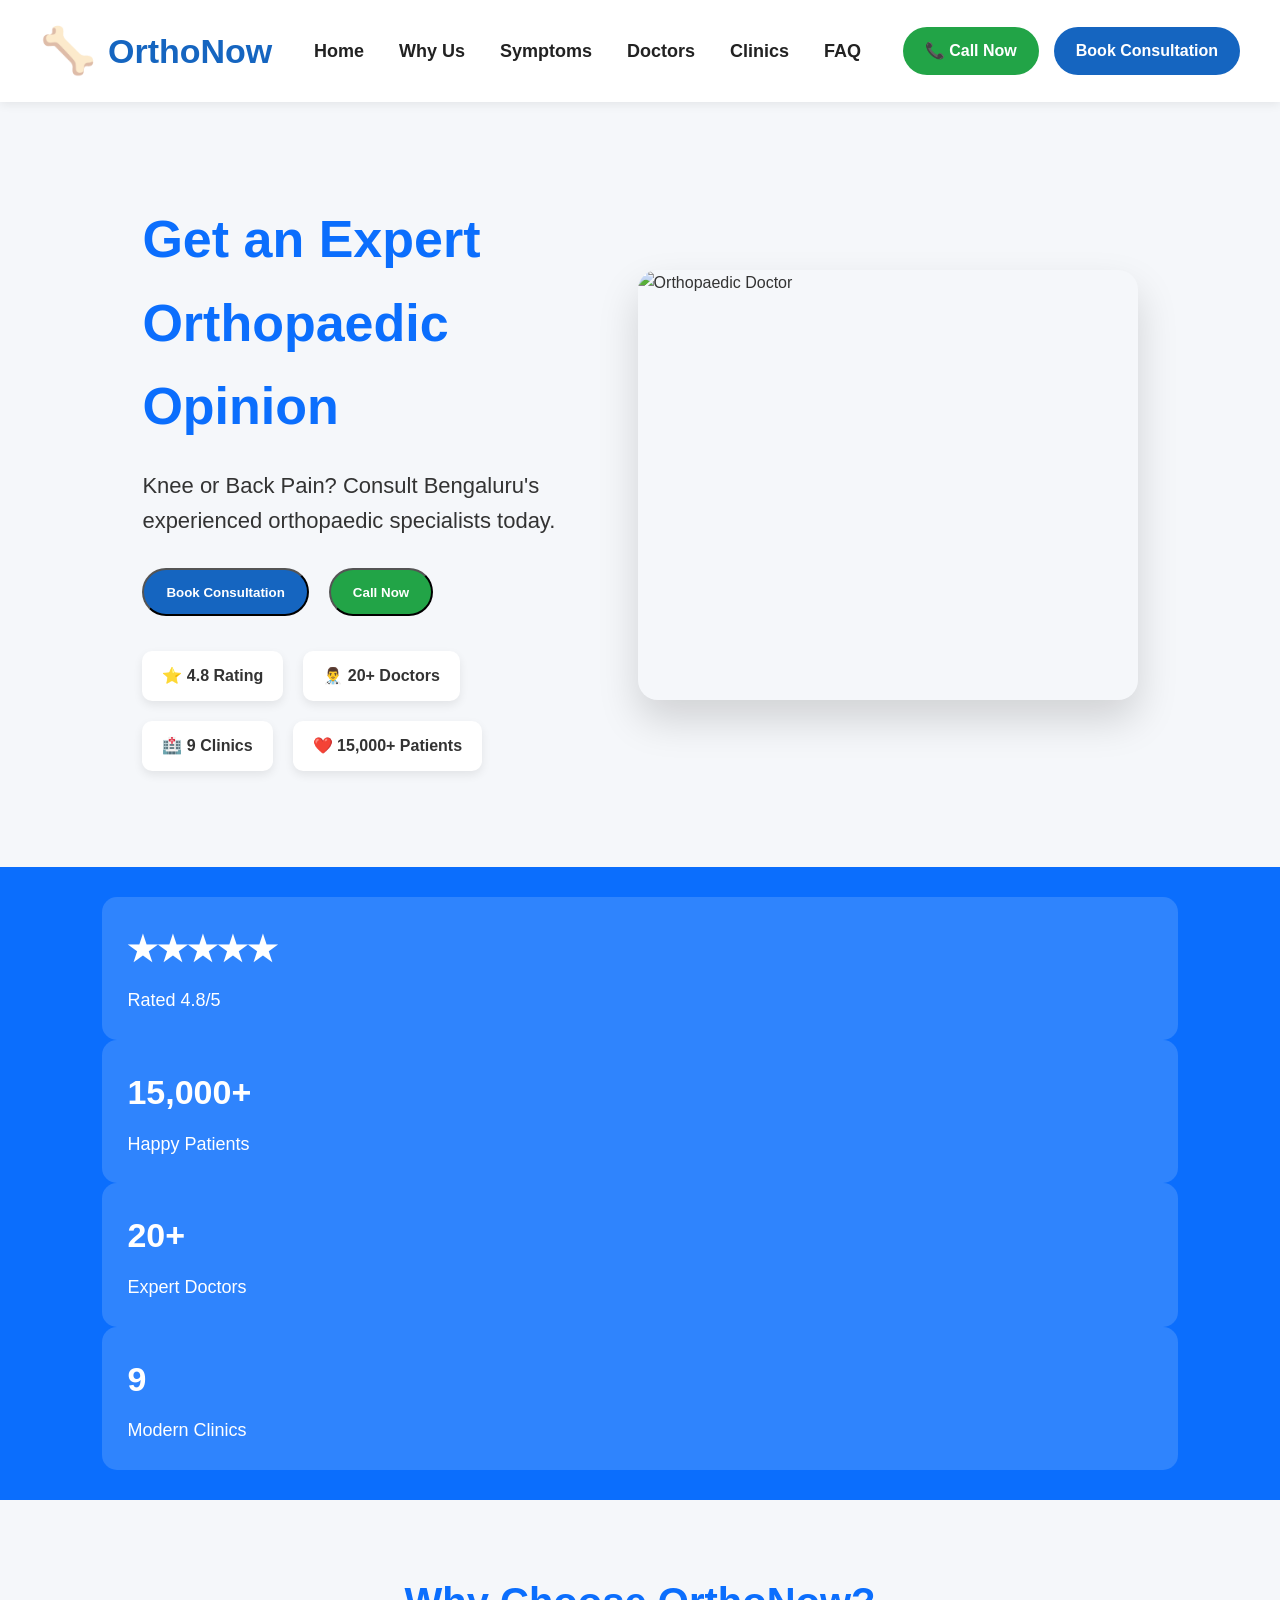
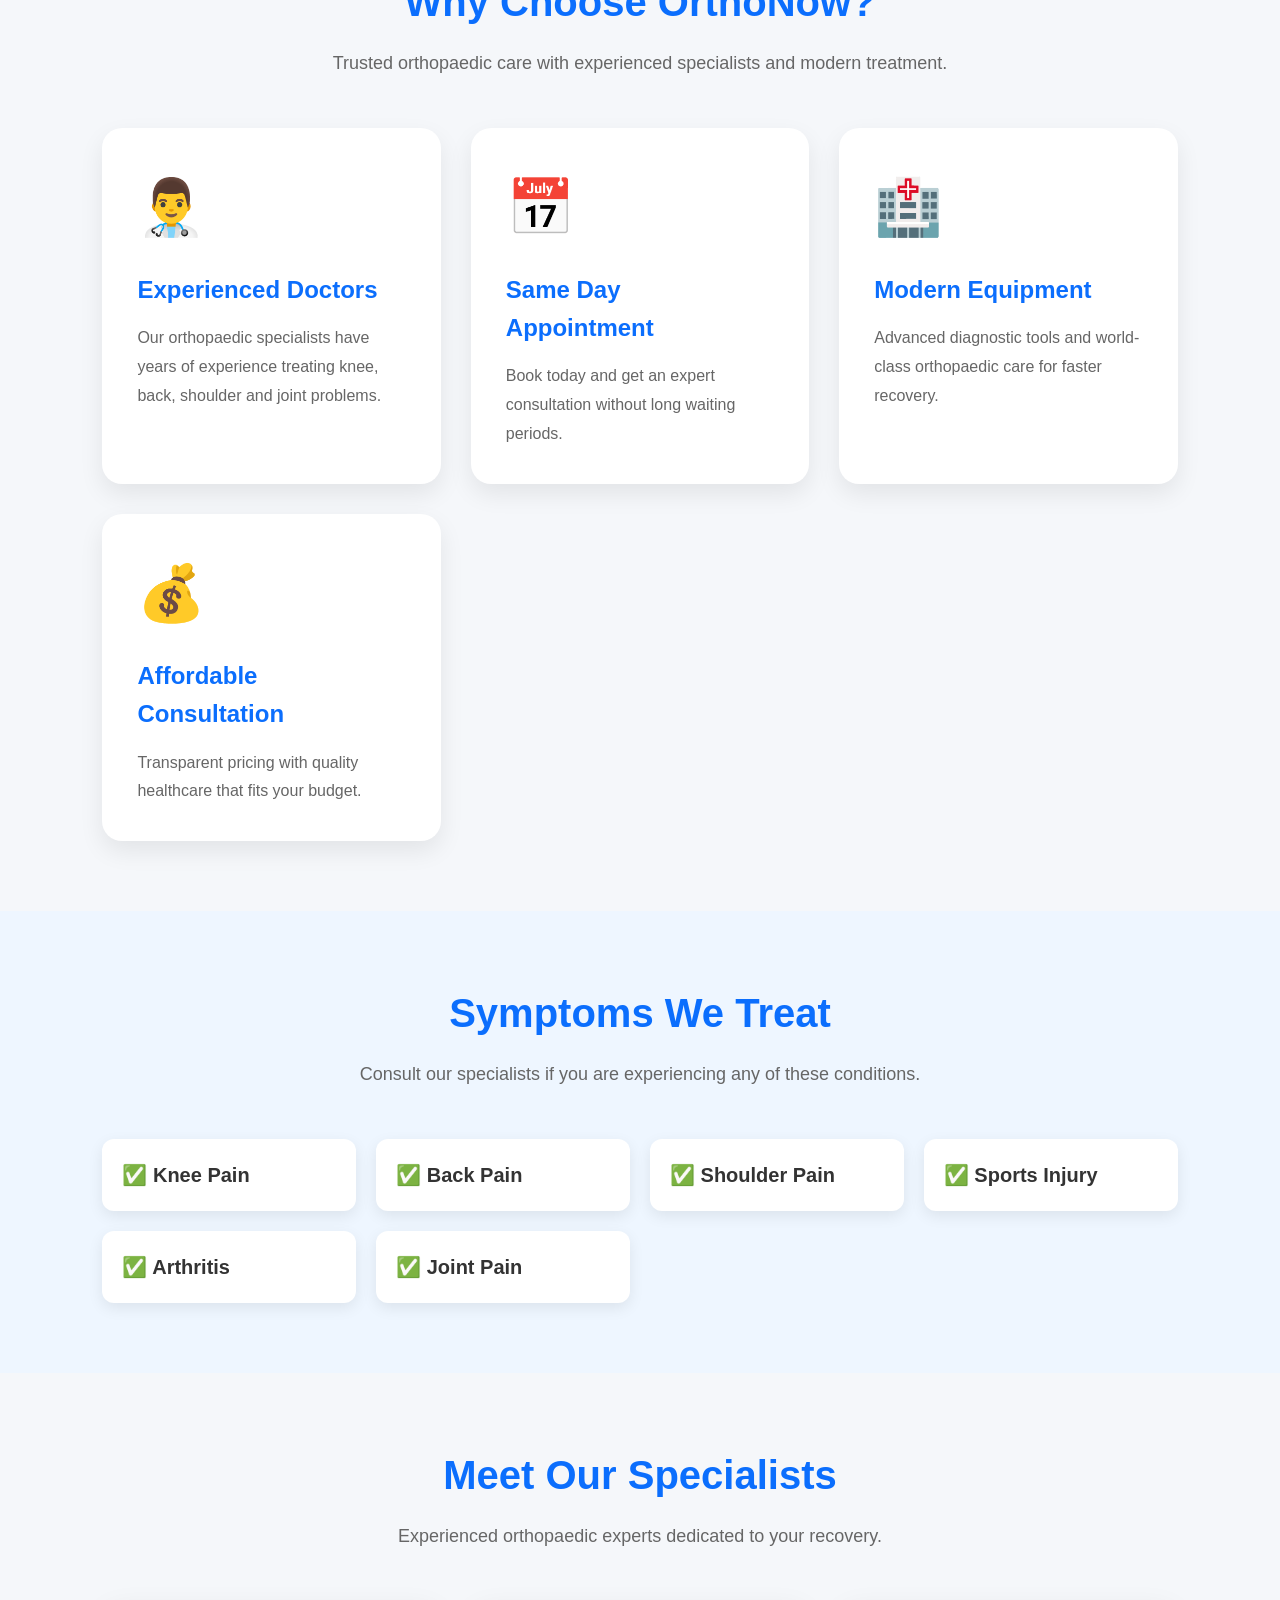
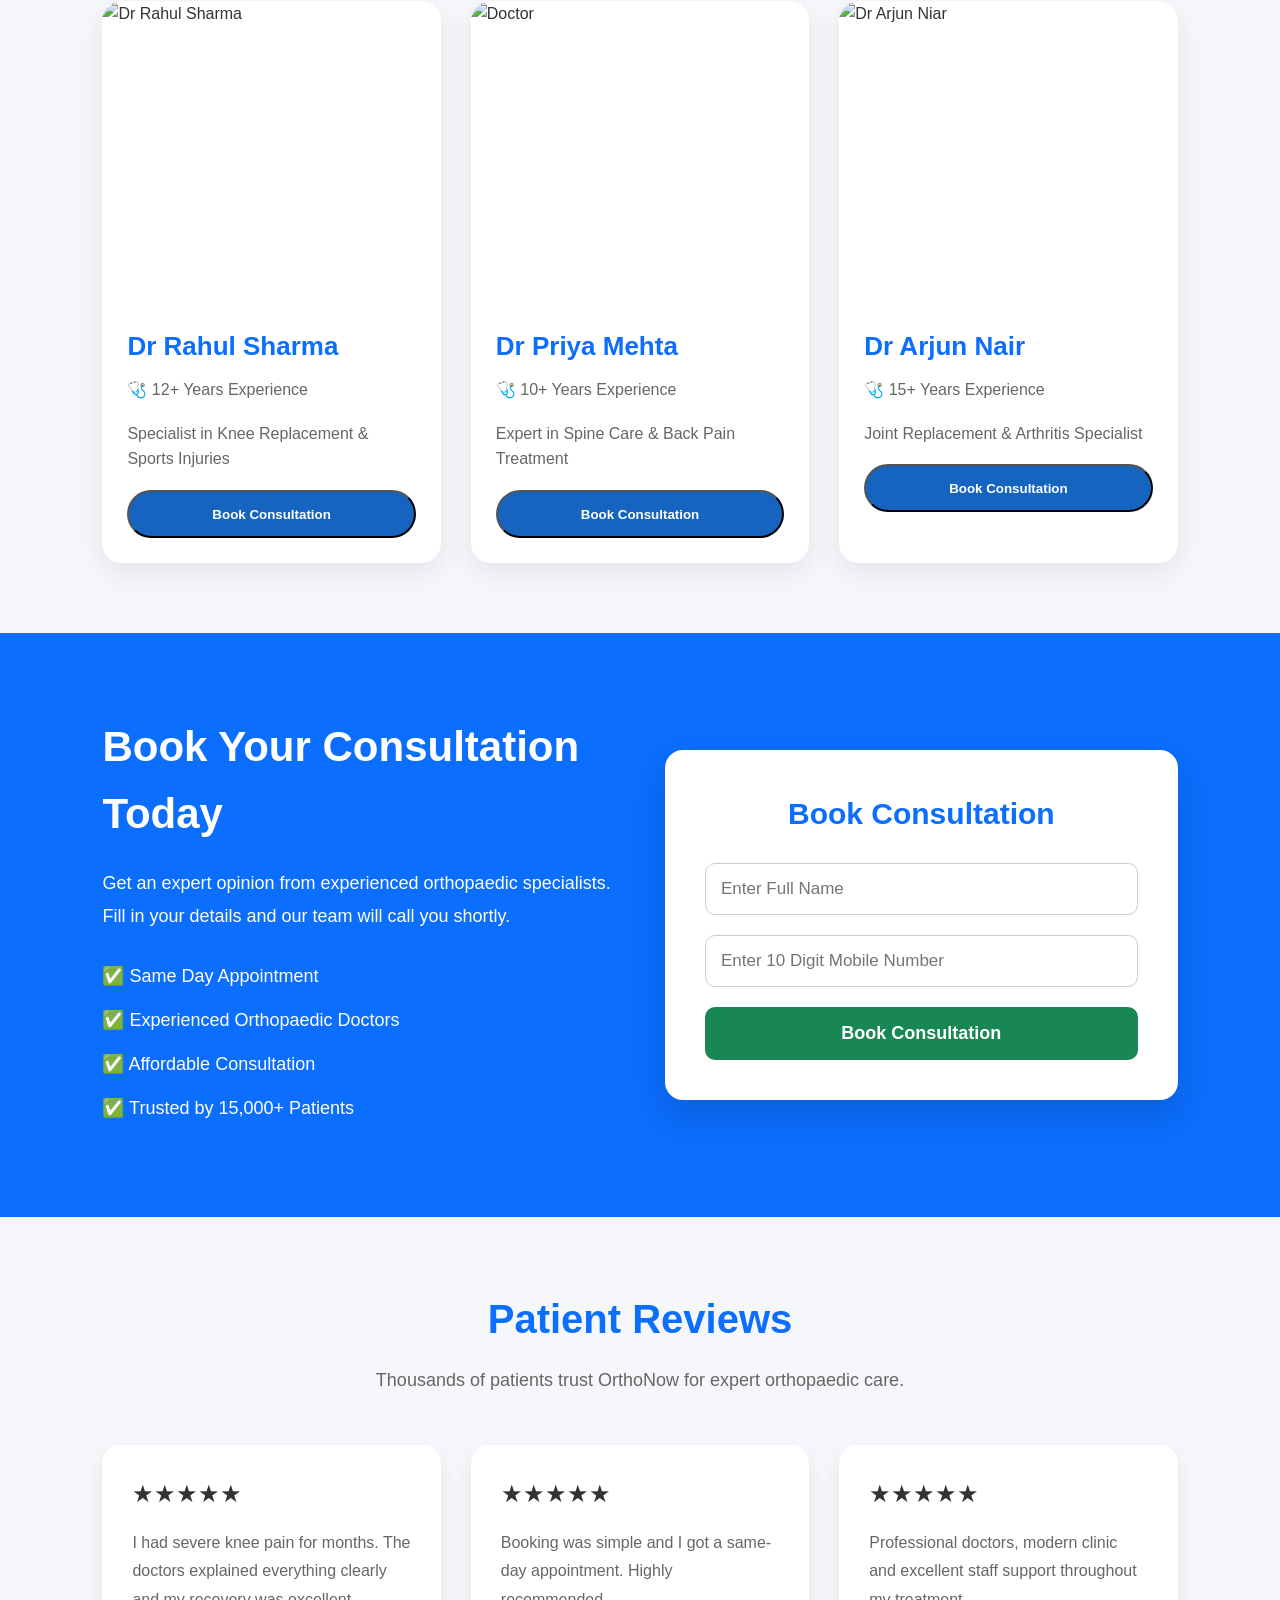
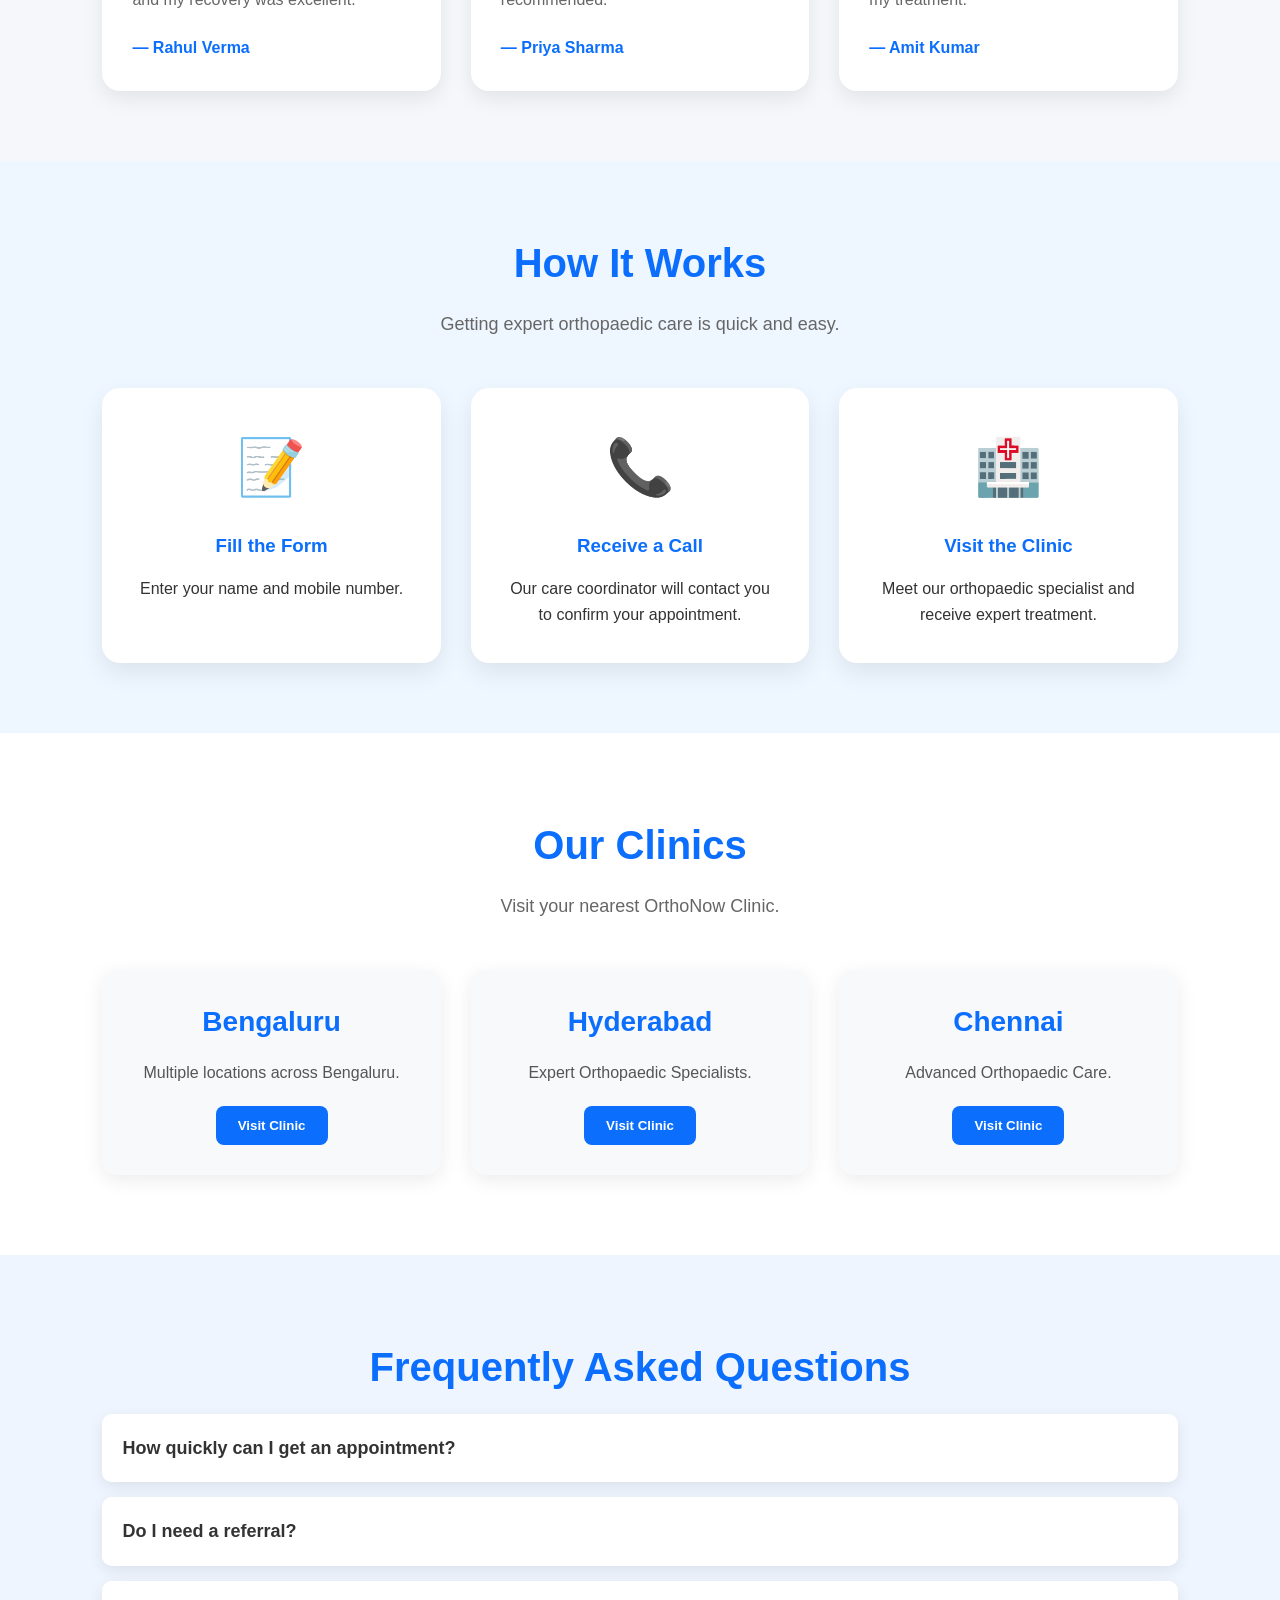
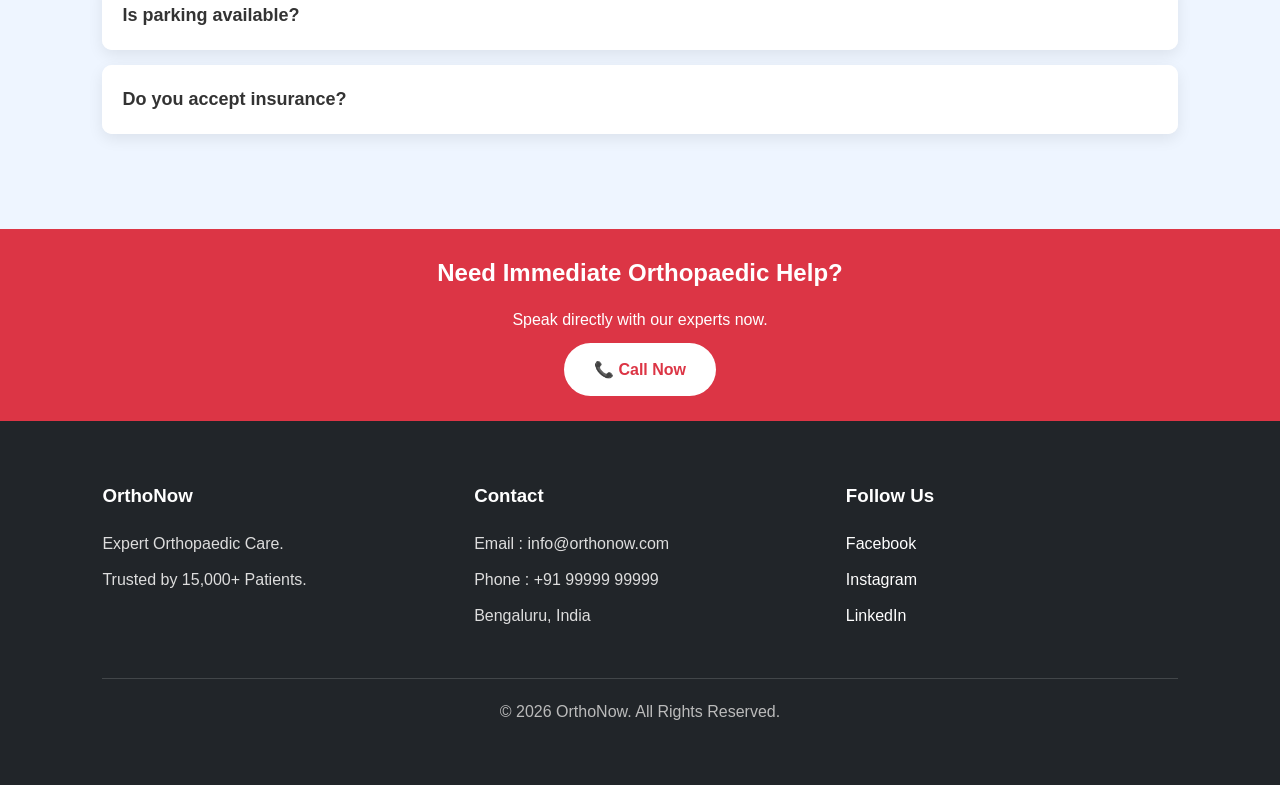
==== commit 0f850b5d: "Update landing.html" ====
--- a/landing.html
+++ b/landing.html
@@ -6,31 +6,60 @@
     <meta charset="UTF-8">
     <meta name="viewport" content="width=device-width, initial-scale=1.0">
 
-    <title>OrthoNow | Book Consultation</title>
-
-    <link rel="preconnect" href="https://fonts.googleapis.com">
-    <link rel="preconnect" href="https://fonts.gstatic.com" crossorigin>
-
-    <link href="https://fonts.googleapis.com/css2?family=Poppins:wght@300;400;500;600;700;800&display=swap" rel="stylesheet">
+    <title>OrthoNow | Expert Orthopaedic Consultation</title>
+
+    <meta name="description" content="Get an Expert Orthopaedic Opinion. Book your consultation with experienced orthopaedic specialists at OrthoNow.">
+
+    <!-- ===========================
+Google Tag Manager
+Replace GTM-XXXXXXX with your ID
+=========================== -->
+
+
+    <script>
+        (function(w, d, s, l, i) {
+
+            w[l] = w[l] || [];
+
+            w[l].push({
+
+                'gtm.start': new Date().getTime(),
+
+                event: 'gtm.js'
+
+            });
+
+            var f = d.getElementsByTagName(s)[0],
+
+                j = d.createElement(s),
+
+                dl = l != 'dataLayer' ? '&l=' + l : '';
+
+            j.async = true;
+
+            j.src = 'https://www.googletagmanager.com/gtm.js?id=' + i + dl;
+
+            f.parentNode.insertBefore(j, f);
+
+        })(window, document, 'script', 'dataLayer', 'GTM-KC8PQ2DM');
+    </script>
 
     <style>
         * {
             margin: 0;
             padding: 0;
             box-sizing: border-box;
+        }
+        
+        html {
             scroll-behavior: smooth;
         }
         
         body {
-            font-family: 'Poppins', sans-serif;
-            background: #f7f9fc;
-            color: #222;
-            overflow-x: hidden;
-        }
-        
-        a {
-            text-decoration: none;
-            color: inherit;
+            font-family: Arial, Helvetica, sans-serif;
+            background: #f5f7fa;
+            color: #333;
+            line-height: 1.6;
         }
         
         img {
@@ -38,338 +67,1343 @@
             display: block;
         }
         
-        ul {
-            list-style: none;
-        }
-        /*========================
-COLORS
-========================*/
-        
-         :root {
-            --primary: #1565C0;
-            --secondary: #0D47A1;
-            --green: #2E7D32;
-            --light: #F5F8FD;
-            --dark: #222;
-            --white: #fff;
-            --gray: #666;
-            --shadow: 0 10px 35px rgba(0, 0, 0, .08);
-        }
-        /*=========================
-CONTAINER
-==========================*/
+        a {
+            text-decoration: none;
+        }
+        
+        section {
+            padding: 70px 8%;
+        }
         
         .container {
-            width: 90%;
-            max-width: 1300px;
+            max-width: 1200px;
             margin: auto;
         }
-        /*=========================
-SECTION
-==========================*/
-        
-        section {
-            padding: 80px 0;
-        }
-        
-        .section-title {
-            font-size: 48px;
-            font-weight: 700;
-            color: var(--primary);
-            text-align: center;
-            margin-bottom: 15px;
-        }
-        
-        .section-subtitle {
-            text-align: center;
-            color: #666;
-            font-size: 20px;
-            margin-bottom: 60px;
-        }
-        /*=========================
+        /* =======================
 HEADER
-==========================*/
+======================= */
+        /* ================= HEADER ================= */
         
         header {
-            position: fixed;
+            position: sticky;
             top: 0;
-            left: 0;
             width: 100%;
             background: #fff;
-            box-shadow: 0 5px 25px rgba(0, 0, 0, .08);
-            z-index: 999;
+            box-shadow: 0 2px 10px rgba(0, 0, 0, .08);
+            z-index: 1000;
         }
         
         .navbar {
+            max-width: 1400px;
+            margin: auto;
+            display: flex;
+            justify-content: space-between;
+            align-items: center;
+            padding: 15px 40px;
+        }
+        /* Logo */
+        
+        .logo {
+            display: flex;
+            align-items: center;
+            gap: 12px;
+            flex-shrink: 0;
+        }
+        
+        .logo-icon {
+            font-size: 45px;
+        }
+        
+        .logo-text {
+            font-size: 34px;
+            font-weight: 800;
+            color: #1565C0;
+            white-space: nowrap;
+        }
+        /* Navigation */
+        
+        .nav-links {
+            display: flex;
+            align-items: center;
+            justify-content: center;
+            gap: 35px;
+            list-style: none;
+            flex: 1;
+            margin: 0 40px;
+        }
+        
+        .nav-links li {
+            white-space: nowrap;
+        }
+        
+        .nav-links a {
+            text-decoration: none;
+            color: #222;
+            font-size: 18px;
+            font-weight: 600;
+            transition: .3s;
+        }
+        
+        .nav-links a:hover {
+            color: #1565C0;
+        }
+        /* Buttons */
+        
+        .header-buttons {
+            display: flex;
+            gap: 15px;
+            flex-shrink: 0;
+        }
+        
+        .call-btn,
+        .book-btn {
+            display: flex;
+            align-items: center;
+            justify-content: center;
+            height: 48px;
+            padding: 0 22px;
+            border-radius: 30px;
+            color: #fff;
+            font-weight: 700;
+            text-decoration: none;
+            white-space: nowrap;
+        }
+        
+        .call-btn {
+            background: #22a447;
+        }
+        
+        .book-btn {
+            background: #1565C0;
+        }
+        
+        .call-btn:hover {
+            background: #19853a;
+        }
+        
+        .book-btn:hover {
+            background: #0f4ea5;
+        }
+        /* Responsive */
+        
+        @media(max-width:992px) {
+            .navbar {
+                flex-direction: column;
+                gap: 20px;
+            }
+            .nav-links {
+                flex-wrap: wrap;
+                margin: 10px 0;
+                gap: 20px;
+            }
+            .header-buttons {
+                width: 100%;
+                justify-content: center;
+            }
+        }
+        /* =====================
+Hero
+===================== */
+        
+        .hero {
             display: flex;
             align-items: center;
             justify-content: space-between;
-            height: 90px;
-        }
-        
-        .logo {
+            gap: 50px;
+            min-height: 85vh;
+        }
+        
+        .hero-content {
+            flex: 1;
+        }
+        
+        .hero-content h1 {
+            font-size: 52px;
+            color: #0b6efd;
+            margin-bottom: 20px;
+        }
+        
+        .hero-content p {
+            font-size: 22px;
+            margin-bottom: 30px;
+        }
+        
+        .hero-buttons {
             display: flex;
-            align-items: center;
-            gap: 15px;
-            font-size: 42px;
-            font-weight: 700;
-            color: var(--primary);
-        }
-        
-        .logo img {
-            width: 60px;
-        }
-        
-        nav ul {
+            gap: 20px;
+            margin-bottom: 35px;
+        }
+        
+        .hero-image {
+            flex: 1;
             display: flex;
-            gap: 35px;
-        }
-        
-        nav ul li {
-            font-size: 17px;
-            font-weight: 500;
-        }
-        
-        .nav-buttons {
+            justify-content: center;
+        }
+        
+        .hero-image img {
+            width: 500px;
+            height: 430px;
+            border-radius: 20px;
+            box-shadow: 0 20px 40px rgba(0, 0, 0, .15);
+        }
+        /* Trust badges */
+        
+        .badges {
             display: flex;
-            gap: 15px;
-        }
-        /*=======================
-BUTTONS
-=======================*/
-        
-        .btn {
-            padding: 16px 30px;
-            border: none;
+            gap: 20px;
+            flex-wrap: wrap;
+        }
+        
+        .badge {
+            background: #fff;
+            padding: 12px 20px;
             border-radius: 10px;
-            cursor: pointer;
+            box-shadow: 0 4px 10px rgba(0, 0, 0, .08);
+            font-weight: bold;
+        }
+        /* Responsive */
+        
+        @media(max-width:900px) {
+            .hero {
+                flex-direction: column-reverse;
+                text-align: center;
+            }
+            .hero-buttons {
+                justify-content: center;
+            }
+            .navbar {
+                flex-direction: column;
+                gap: 15px;
+            }
+            .hero-content h1 {
+                font-size: 38px;
+            }
+            .hero-content p {
+                font-size: 18px;
+            }
+        }
+    </style>
+
+</head>
+
+<body>
+
+    <!-- Google Tag Manager (noscript) -->
+
+    <script async src="https://www.googletagmanager.com/gtag/js?id=G-GZ086NKCFY"></script>
+    <script>
+        window.dataLayer = window.dataLayer || [];
+
+        function gtag() {
+            dataLayer.push(arguments);
+        }
+        gtag('js', new Date());
+
+        gtag('config', 'G-GZ086NKCFY');
+    </script>
+
+    <!-- End GTM -->
+
+    <header>
+
+        <nav class="navbar">
+
+            <div class="logo">
+
+                <span class="logo-icon">🦴</span>
+
+                <span class="logo-text">OrthoNow</span>
+
+            </div>
+
+            <ul class="nav-links">
+
+                <li><a href="index.html">Home</a></li>
+
+                <li><a href="why">Why Us</a></li>
+
+                <li><a href="#symptoms">Symptoms</a></li>
+
+                <li><a href="#doctors">Doctors</a></li>
+
+                <li><a href="#clinics">Clinics</a></li>
+
+                <li><a href="#faq">FAQ</a></li>
+
+            </ul>
+
+            <div class="header-buttons">
+
+                <a href="tel:+919999999999" class="call-btn">
+📞 Call Now
+</a>
+
+                <a href="#booking" class="book-btn">
+Book Consultation
+</a>
+
+            </div>
+
+        </nav>
+
+    </header>
+
+    <!-- HERO -->
+
+    <section class="hero container">
+
+        <div class="hero-content">
+
+            <h1>
+
+                Get an Expert Orthopaedic Opinion
+
+            </h1>
+
+            <p>
+
+                Knee or Back Pain? Consult Bengaluru's experienced orthopaedic specialists today.
+
+            </p>
+
+            <div class="hero-buttons">
+
+                <a href="#booking">
+
+                    <button class="btn book-btn">
+
+Book Consultation
+
+</button>
+
+                </a>
+
+                <a href="tel:+919999999999">
+
+                    <button class="btn call-btn">
+
+Call Now
+
+</button>
+
+                </a>
+
+            </div>
+
+            <div class="badges">
+
+                <div class="badge">
+                    ⭐ 4.8 Rating
+                </div>
+
+                <div class="badge">
+                    👨‍⚕️ 20+ Doctors
+                </div>
+
+                <div class="badge">
+                    🏥 9 Clinics
+                </div>
+
+                <div class="badge">
+                    ❤️ 15,000+ Patients
+                </div>
+
+            </div>
+
+        </div>
+
+        <div class="hero-image">
+
+            <img src="https://images.unsplash.com/photo-1612349317150-e413f6a5b16d?w=700" alt="Orthopaedic Doctor" width="420" height="520">
+
+        </div>
+
+    </section>
+    <!-- ===================================================
+TRUST BAR
+=================================================== -->
+
+    <section style="background:#0b6efd;color:#fff;padding:30px 8%;">
+
+        <div class="container">
+
+            <div class="trust-bar">
+
+                <div class="trust-item">
+                    <h2>★★★★★</h2>
+                    <p>Rated 4.8/5</p>
+                </div>
+
+                <div class="trust-item">
+                    <h2>15,000+</h2>
+                    <p>Happy Patients</p>
+                </div>
+
+                <div class="trust-item">
+                    <h2>20+</h2>
+                    <p>Expert Doctors</p>
+                </div>
+
+                <div class="trust-item">
+                    <h2>9</h2>
+                    <p>Modern Clinics</p>
+                </div>
+
+            </div>
+
+        </div>
+
+    </section>
+
+    <style>
+        <!--===================================================TRUST BAR===================================================--><section style="background:#0b6efd;color:#fff;padding:30px 8%;"><div class="container"><div class="trust-bar"><div class="trust-item"><h2>★★★★★</h2><p>Rated 4.8/5</p></div><div class="trust-item"><h2>15,
+        000+</h2><p>Happy Patients</p></div><div class="trust-item"><h2>20+</h2><p>Expert Doctors</p></div><div class="trust-item"><h2>9</h2><p>Modern Clinics</p></div></div></div></section><style>
+        /* ==========================
+Trust Bar
+========================== */
+        
+        .trust-bar {
+            display: grid;
+            grid-template-columns: repeat(4, 1fr);
+            gap: 25px;
+            text-align: center;
+        }
+        
+        .trust-item {
+            background: rgba(255, 255, 255, .15);
+            padding: 25px;
+            border-radius: 15px;
+        }
+        
+        .trust-item h2 {
+            font-size: 34px;
+            margin-bottom: 10px;
+        }
+        
+        .trust-item p {
             font-size: 18px;
-            font-weight: 600;
-            transition: .3s;
-        }
-        
-        .btn-primary {
-            background: var(--primary);
-            color: white;
-        }
-        
-        .btn-primary:hover {
-            background: var(--secondary);
-        }
-        
-        .btn-success {
-            background: var(--green);
-            color: white;
-        }
-        
-        .btn-success:hover {
-            transform: translateY(-3px);
-        }
-        /*=========================
-HERO
-=========================*/
-        
-        .hero {
-            padding-top: 150px;
-            background: linear-gradient(135deg, #1565C0, #42A5F5);
-            color: white;
-        }
-        
-        .hero-grid {
+        }
+        /* ==========================
+Section Title
+========================== */
+        
+        .section-title {
+            text-align: center;
+            font-size: 40px;
+            margin-bottom: 15px;
+            color: #0b6efd;
+        }
+        
+        .section-sub {
+            text-align: center;
+            color: #666;
+            margin-bottom: 50px;
+            font-size: 18px;
+        }
+        /* ==========================
+Cards
+========================== */
+        
+        .card-grid {
             display: grid;
-            grid-template-columns: 1fr 420px;
-            gap: 60px;
-            align-items: center;
-        }
-        
-        .hero h1 {
-            font-size: 62px;
-            font-weight: 800;
-            line-height: 1.15;
-            margin-bottom: 25px;
-        }
-        
-        .hero p {
-            font-size: 22px;
-            line-height: 1.7;
-            margin-bottom: 30px;
-        }
-        
-        .hero ul {
-            margin-top: 30px;
-        }
-        
-        .hero ul li {
-            font-size: 19px;
-            margin-bottom: 18px;
-        }
-        
-        .hero img {
-            width: 430px;
-            border-radius: 25px;
-            box-shadow: var(--shadow);
-        }
-        /*=======================
-FORM
-=======================*/
-        
-        .form-box {
+            grid-template-columns: repeat(auto-fit, minmax(250px, 1fr));
+            gap: 30px;
+        }
+        
+        .card {
             background: white;
             padding: 35px;
             border-radius: 20px;
-            box-shadow: var(--shadow);
-        }
-        
-        .form-box h2 {
-            color: var(--primary);
+            box-shadow: 0 10px 25px rgba(0, 0, 0, .08);
+            transition: .35s;
+        }
+        
+        .card:hover {
+            transform: translateY(-8px);
+        }
+        
+        .card-icon {
+            font-size: 55px;
+            margin-bottom: 20px;
+        }
+        
+        .card h3 {
             margin-bottom: 15px;
-        }
-        
-        .form-box p {
+            font-size: 24px;
+            color: #0b6efd;
+        }
+        
+        .card p {
             color: #666;
+            line-height: 1.8;
+        }
+        /* ==========================
+Symptoms
+========================== */
+        
+        .symptom-grid {
+            display: grid;
+            grid-template-columns: repeat(auto-fit, minmax(220px, 1fr));
+            gap: 20px;
+        }
+        
+        .symptom {
+            background: white;
+            padding: 20px;
+            border-radius: 12px;
+            font-size: 20px;
+            font-weight: bold;
+            box-shadow: 0 5px 15px rgba(0, 0, 0, .08);
+        }
+        /* ==========================
+Doctor Cards
+========================== */
+        
+        .doctor-grid {
+            display: grid;
+            grid-template-columns: repeat(auto-fit, minmax(280px, 1fr));
+            gap: 30px;
+        }
+        
+        .doctor-card {
+            background: white;
+            border-radius: 20px;
+            overflow: hidden;
+            box-shadow: 0 10px 30px rgba(0, 0, 0, .08);
+            transition: .3s;
+        }
+        
+        .doctor-card:hover {
+            transform: translateY(-8px);
+        }
+        
+        .doctor-card img {
+            width: 100%;
+            height: 300px;
+            object-fit: cover;
+        }
+        
+        .doctor-content {
+            padding: 25px;
+        }
+        
+        .doctor-content h3 {
+            font-size: 26px;
+            margin-bottom: 10px;
+            color: #0b6efd;
+        }
+        
+        .doctor-content p {
+            margin-bottom: 18px;
+            color: #666;
+        }
+        
+        .doctor-content button {
+            width: 100%;
+        }
+        
+        @media(max-width:900px) {
+            .trust-bar {
+                grid-template-columns: repeat(2, 1fr);
+            }
+        }
+        
+        @media(max-width:600px) {
+            .trust-bar {
+                grid-template-columns: 1fr;
+            }
+        }
+    </style>
+
+    <!-- ===================================================
+WHY CHOOSE US
+=================================================== -->
+
+    <section>
+
+        <div class="container">
+
+            <h2 class="section-title">
+
+                Why Choose OrthoNow?
+
+            </h2>
+
+            <p class="section-sub">
+
+                Trusted orthopaedic care with experienced specialists and modern treatment.
+
+            </p>
+
+            <div class="card-grid">
+
+                <div class="card">
+
+                    <div class="card-icon">👨‍⚕️</div>
+
+                    <h3>Experienced Doctors</h3>
+
+                    <p>
+
+                        Our orthopaedic specialists have years of experience treating knee, back, shoulder and joint problems.
+
+                    </p>
+
+                </div>
+
+                <div class="card">
+
+                    <div class="card-icon">📅</div>
+
+                    <h3>Same Day Appointment</h3>
+
+                    <p>
+
+                        Book today and get an expert consultation without long waiting periods.
+
+                    </p>
+
+                </div>
+
+                <div class="card">
+
+                    <div class="card-icon">🏥</div>
+
+                    <h3>Modern Equipment</h3>
+
+                    <p>
+
+                        Advanced diagnostic tools and world-class orthopaedic care for faster recovery.
+
+                    </p>
+
+                </div>
+
+                <div class="card">
+
+                    <div class="card-icon">💰</div>
+
+                    <h3>Affordable Consultation</h3>
+
+                    <p>
+
+                        Transparent pricing with quality healthcare that fits your budget.
+
+                    </p>
+
+                </div>
+
+            </div>
+
+        </div>
+
+    </section>
+
+    <!-- ===================================================
+SYMPTOMS
+=================================================== -->
+
+    <section style="background:#eef6ff;">
+
+        <div class="container">
+
+            <h2 class="section-title">
+
+                Symptoms We Treat
+
+            </h2>
+
+            <p class="section-sub">
+
+                Consult our specialists if you are experiencing any of these conditions.
+
+            </p>
+
+            <div class="symptom-grid">
+
+                <div class="symptom">✅ Knee Pain</div>
+
+                <div class="symptom">✅ Back Pain</div>
+
+                <div class="symptom">✅ Shoulder Pain</div>
+
+                <div class="symptom">✅ Sports Injury</div>
+
+                <div class="symptom">✅ Arthritis</div>
+
+                <div class="symptom">✅ Joint Pain</div>
+
+            </div>
+
+        </div>
+
+    </section>
+
+    <!-- ===================================================
+DOCTORS
+=================================================== -->
+
+    <section>
+
+        <div class="container">
+
+            <h2 class="section-title">
+
+                Meet Our Specialists
+
+            </h2>
+
+            <p class="section-sub">
+
+                Experienced orthopaedic experts dedicated to your recovery.
+
+            </p>
+
+            <div class="doctor-grid">
+
+                <div class="doctor-card">
+
+                    <img src="images/doctor1.jpg" alt="Dr Rahul Sharma">
+
+                    <div class="doctor-content">
+
+                        <h3>Dr Rahul Sharma</h3>
+
+                        <p>🩺 12+ Years Experience</p>
+
+                        <p>Specialist in Knee Replacement & Sports Injuries</p>
+
+                        <a href="#booking">
+
+                            <button class="btn book-btn">
+
+Book Consultation
+
+</button>
+
+                        </a>
+
+                    </div>
+
+                </div>
+
+                <div class="doctor-card">
+
+                    <img src="https://images.unsplash.com/photo-1559839734-2b71ea197ec2?w=700" alt="Doctor">
+
+                    <div class="doctor-content">
+
+                        <h3>Dr Priya Mehta</h3>
+
+                        <p>🩺 10+ Years Experience</p>
+
+                        <p>Expert in Spine Care & Back Pain Treatment</p>
+
+                        <a href="#booking">
+
+                            <button class="btn book-btn">
+
+Book Consultation
+
+</button>
+
+                        </a>
+
+                    </div>
+
+                </div>
+
+                <div class="doctor-card">
+
+                    <img src="images/doctor2.jpg" alt="Dr Arjun Niar">
+
+
+                    <div class="doctor-content">
+
+                        <h3>Dr Arjun Nair</h3>
+
+                        <p>🩺 15+ Years Experience</p>
+
+                        <p>Joint Replacement & Arthritis Specialist</p>
+
+                        <a href="#booking">
+
+                            <button class="btn book-btn">
+
+Book Consultation
+
+</button>
+
+                        </a>
+
+                    </div>
+
+                </div>
+
+            </div>
+
+        </div>
+
+    </section>
+
+    <style>
+        /* ==========================
+Booking Section
+========================== */
+        
+        .booking-section {
+            background: #0b6efd;
+            padding: 80px 8%;
+        }
+        
+        .booking-wrapper {
+            max-width: 1100px;
+            margin: auto;
+            display: grid;
+            grid-template-columns: 1fr 1fr;
+            gap: 50px;
+            align-items: center;
+        }
+        
+        .booking-info {
+            color: #fff;
+        }
+        
+        .booking-info h2 {
+            font-size: 42px;
+            margin-bottom: 20px;
+        }
+        
+        .booking-info p {
+            font-size: 18px;
+            line-height: 1.8;
+            margin-bottom: 30px;
+        }
+        
+        .booking-features {
+            list-style: none;
+        }
+        
+        .booking-features li {
+            margin-bottom: 15px;
+            font-size: 18px;
+        }
+        
+        .form-card {
+            background: #fff;
+            padding: 40px;
+            border-radius: 18px;
+            box-shadow: 0 15px 35px rgba(0, 0, 0, .15);
+        }
+        
+        .form-card h3 {
+            text-align: center;
             margin-bottom: 25px;
-        }
-        
-        .form-box input {
+            color: #0b6efd;
+            font-size: 30px;
+        }
+        
+        .form-group {
+            margin-bottom: 20px;
+        }
+        
+        .form-group input {
             width: 100%;
-            padding: 18px;
-            margin-bottom: 18px;
+            padding: 15px;
             font-size: 17px;
-            border: 1px solid #ddd;
+            border: 1px solid #ccc;
             border-radius: 10px;
-        }
-        
-        .form-box button {
+            outline: none;
+            transition: .3s;
+        }
+        
+        .form-group input:focus {
+            border-color: #0b6efd;
+            box-shadow: 0 0 6px rgba(11, 110, 253, .2);
+        }
+        
+        .submit-btn {
             width: 100%;
-            padding: 18px;
-            font-size: 20px;
+            padding: 16px;
+            background: #198754;
+            color: #fff;
+            border: none;
+            font-size: 18px;
+            font-weight: bold;
+            border-radius: 10px;
+            cursor: pointer;
+            transition: .3s;
+        }
+        
+        .submit-btn:hover {
+            background: #157347;
         }
         
         #thankYou {
             display: none;
             text-align: center;
-            padding: 40px;
+            padding: 30px;
         }
         
         #thankYou h2 {
-            font-size: 35px;
-            color: green;
-        }
-        /*=========================
-TRUST BAR
-==========================*/
-        
-        .trust-bar {
-            background: white;
-            box-shadow: var(--shadow);
-        }
-        
-        .trust-grid {
+            color: #198754;
+            font-size: 34px;
+            margin-bottom: 15px;
+        }
+        
+        #thankYou p {
+            font-size: 18px;
+            color: #555;
+        }
+        /* ==========================
+Testimonials
+========================== */
+        
+        .testimonial-grid {
             display: grid;
-            grid-template-columns: repeat(4, 1fr);
-            text-align: center;
-        }
-        
-        .trust-item {
-            padding: 35px;
-        }
-        
-        .trust-item h2 {
-            color: var(--primary);
-            font-size: 40px;
-        }
-        
-        .trust-item p {
-            margin-top: 10px;
-            font-size: 18px;
-            font-weight: 600;
-        }
-        /*=========================
-CARDS
-=========================*/
-        
-        .grid-4 {
-            display: grid;
-            grid-template-columns: repeat(4, 1fr);
+            grid-template-columns: repeat(auto-fit, minmax(280px, 1fr));
             gap: 30px;
         }
         
-        .grid-3 {
+        .testimonial {
+            background: #fff;
+            padding: 30px;
+            border-radius: 18px;
+            box-shadow: 0 8px 20px rgba(0, 0, 0, .08);
+        }
+        
+        .testimonial .stars {
+            font-size: 24px;
+            margin-bottom: 15px;
+        }
+        
+        .testimonial p {
+            color: #666;
+            line-height: 1.8;
+            margin-bottom: 20px;
+        }
+        
+        .testimonial h4 {
+            color: #0b6efd;
+        }
+        /* ==========================
+Process
+========================== */
+        
+        .process {
             display: grid;
             grid-template-columns: repeat(3, 1fr);
             gap: 30px;
-        }
-        
-        .card {
-            background: white;
+            text-align: center;
+        }
+        
+        .process-box {
+            background: #fff;
             padding: 35px;
             border-radius: 18px;
-            box-shadow: var(--shadow);
-            transition: .35s;
-        }
-        
-        .card:hover {
+            box-shadow: 0 10px 25px rgba(0, 0, 0, .08);
+        }
+        
+        .process-box span {
+            font-size: 55px;
+            display: block;
+            margin-bottom: 20px;
+        }
+        
+        .process-box h3 {
+            margin-bottom: 15px;
+            color: #0b6efd;
+        }
+        
+        @media(max-width:900px) {
+            .booking-wrapper {
+                grid-template-columns: 1fr;
+            }
+            .process {
+                grid-template-columns: 1fr;
+            }
+        }
+    </style>
+
+    <section class="booking-section" id="booking">
+
+        <div class="booking-wrapper">
+
+            <div class="booking-info">
+
+                <h2>Book Your Consultation Today</h2>
+
+                <p>
+
+                    Get an expert opinion from experienced orthopaedic specialists. Fill in your details and our team will call you shortly.
+
+                </p>
+
+                <ul class="booking-features">
+
+                    <li>✅ Same Day Appointment</li>
+
+                    <li>✅ Experienced Orthopaedic Doctors</li>
+
+                    <li>✅ Affordable Consultation</li>
+
+                    <li>✅ Trusted by 15,000+ Patients</li>
+
+                </ul>
+
+            </div>
+
+            <div class="form-card">
+
+                <div id="formContainer">
+
+                    <h3>Book Consultation</h3>
+
+                    <form id="consultationForm">
+
+                        <div class="form-group">
+
+                            <input type="text" id="name" placeholder="Enter Full Name" required>
+
+                        </div>
+
+                        <div class="form-group">
+
+                            <input type="tel" id="phone" placeholder="Enter 10 Digit Mobile Number" maxlength="10" required>
+
+                        </div>
+
+                        <button type="submit" class="submit-btn">
+
+Book Consultation
+
+</button>
+
+                    </form>
+
+                </div>
+
+                <div id="thankYou">
+
+                    <h2>✅ Thank You!</h2>
+
+                    <p>
+
+                        Your consultation request has been received.
+
+                    </p>
+
+                    <p>
+
+                        Our medical team will call you shortly.
+
+                    </p>
+
+                </div>
+
+            </div>
+
+        </div>
+
+    </section>
+
+    <!-- ===================================================
+PATIENT TESTIMONIALS
+=================================================== -->
+
+    <section>
+
+        <div class="container">
+
+            <h2 class="section-title">
+
+                Patient Reviews
+
+            </h2>
+
+            <p class="section-sub">
+
+                Thousands of patients trust OrthoNow for expert orthopaedic care.
+
+            </p>
+
+            <div class="testimonial-grid">
+
+                <div class="testimonial">
+
+                    <div class="stars">
+
+                        ★★★★★
+
+                    </div>
+
+                    <p>
+
+                        I had severe knee pain for months. The doctors explained everything clearly and my recovery was excellent.
+
+                    </p>
+
+                    <h4>
+
+                        — Rahul Verma
+
+                    </h4>
+
+                </div>
+
+                <div class="testimonial">
+
+                    <div class="stars">
+
+                        ★★★★★
+
+                    </div>
+
+                    <p>
+
+                        Booking was simple and I got a same-day appointment. Highly recommended.
+
+                    </p>
+
+                    <h4>
+
+                        — Priya Sharma
+
+                    </h4>
+
+                </div>
+
+                <div class="testimonial">
+
+                    <div class="stars">
+
+                        ★★★★★
+
+                    </div>
+
+                    <p>
+
+                        Professional doctors, modern clinic and excellent staff support throughout my treatment.
+
+                    </p>
+
+                    <h4>
+
+                        — Amit Kumar
+
+                    </h4>
+
+                </div>
+
+            </div>
+
+        </div>
+
+    </section>
+
+    <!-- ===================================================
+TREATMENT PROCESS
+=================================================== -->
+
+    <section style="background:#eef6ff;">
+
+        <div class="container">
+
+            <h2 class="section-title">
+
+                How It Works
+
+            </h2>
+
+            <p class="section-sub">
+
+                Getting expert orthopaedic care is quick and easy.
+
+            </p>
+
+            <div class="process">
+
+                <div class="process-box">
+
+                    <span>📝</span>
+
+                    <h3>
+
+                        Fill the Form
+
+                    </h3>
+
+                    <p>
+
+                        Enter your name and mobile number.
+
+                    </p>
+
+                </div>
+
+                <div class="process-box">
+
+                    <span>📞</span>
+
+                    <h3>
+
+                        Receive a Call
+
+                    </h3>
+
+                    <p>
+
+                        Our care coordinator will contact you to confirm your appointment.
+
+                    </p>
+
+                </div>
+
+                <div class="process-box">
+
+                    <span>🏥</span>
+
+                    <h3>
+
+                        Visit the Clinic
+
+                    </h3>
+
+                    <p>
+
+                        Meet our orthopaedic specialist and receive expert treatment.
+
+                    </p>
+
+                </div>
+
+            </div>
+
+        </div>
+
+    </section>
+    <!-- ======================================================
+CLINIC LOCATIONS
+====================================================== -->
+
+    <style>
+        .clinics {
+            padding: 80px 8%;
+            background: #fff;
+        }
+        
+        .clinic-grid {
+            display: grid;
+            grid-template-columns: repeat(auto-fit, minmax(280px, 1fr));
+            gap: 30px;
+            margin-top: 40px;
+        }
+        
+        .clinic-card {
+            background: #f8f9fa;
+            border-radius: 15px;
+            padding: 30px;
+            text-align: center;
+            box-shadow: 0 5px 20px rgba(0, 0, 0, .08);
+            transition: .3s;
+        }
+        
+        .clinic-card:hover {
             transform: translateY(-8px);
         }
         
-        .card h3 {
+        .clinic-card h3 {
+            color: #0b6efd;
+            margin-bottom: 15px;
             font-size: 28px;
-            margin: 15px 0;
-        }
-        
-        .card p {
-            color: #666;
-            line-height: 1.7;
-        }
-        
-        .card img {
-            height: 260px;
-            width: 100%;
-            object-fit: cover;
-            border-radius: 15px;
-        }
-        /*=======================
+        }
+        
+        .clinic-card p {
+            margin-bottom: 20px;
+            color: #555;
+        }
+        
+        .visit-btn {
+            background: #0b6efd;
+            color: white;
+            padding: 12px 22px;
+            border: none;
+            border-radius: 8px;
+            cursor: pointer;
+            font-weight: bold;
+        }
+        
+        .visit-btn:hover {
+            background: #084298;
+        }
+        /* ==========================
 FAQ
-=======================*/
-        
-        .faq {
+========================== */
+        
+        .faq-section {
+            padding: 80px 8%;
             background: #eef5ff;
         }
         
         .faq-item {
             background: white;
-            margin-bottom: 18px;
-            border-radius: 12px;
+            margin-bottom: 15px;
+            border-radius: 10px;
             overflow: hidden;
-            box-shadow: var(--shadow);
+            box-shadow: 0 5px 15px rgba(0, 0, 0, .08);
         }
         
         .faq-question {
-            padding: 22px;
+            padding: 20px;
             cursor: pointer;
-            font-size: 20px;
-            font-weight: 600;
+            font-weight: bold;
+            font-size: 18px;
+            background: white;
         }
         
         .faq-answer {
             display: none;
-            padding: 22px;
-            border-top: 1px solid #eee;
+            padding: 20px;
+            border-top: 1px solid #ddd;
             color: #666;
         }
-        /*======================
-FOOTER
-=======================*/
+        /* ==========================
+Emergency Banner
+========================== */
+        
+        .emergency {
+            background: #dc3545;
+            color: white;
+            padding: 25px;
+            text-align: center;
+        }
+        
+        .emergency h2 {
+            margin-bottom: 15px;
+        }
+        
+        .emergency a {
+            display: inline-block;
+            margin-top: 10px;
+            background: white;
+            color: #dc3545;
+            padding: 14px 30px;
+            border-radius: 30px;
+            font-weight: bold;
+        }
+        /* ==========================
+Footer
+========================== */
         
         footer {
-            background: #0D47A1;
+            background: #212529;
             color: white;
-            padding: 60px 0;
+            padding: 60px 8%;
         }
         
         .footer-grid {
             display: grid;
-            grid-template-columns: repeat(3, 1fr);
+            grid-template-columns: repeat(auto-fit, minmax(250px, 1fr));
             gap: 40px;
         }
         
@@ -379,1573 +1413,409 @@
         
         footer p {
             margin-bottom: 10px;
-        }
-        /*======================
-FLOATING BUTTONS
-=======================*/
-        
-        .whatsapp {
-            position: fixed;
-            right: 25px;
-            bottom: 30px;
-            width: 70px;
-            height: 70px;
-            border-radius: 50%;
-            background: #25D366;
-            display: flex;
-            align-items: center;
-            justify-content: center;
-            font-size: 34px;
+            color: #ddd;
+        }
+        
+        footer a {
             color: white;
-            z-index: 999;
-        }
-        
-        .scrollTop {
-            position: fixed;
-            right: 25px;
-            bottom: 120px;
-            width: 60px;
-            height: 60px;
-            border-radius: 50%;
-            background: var(--primary);
-            display: flex;
-            align-items: center;
-            justify-content: center;
-            color: white;
-            font-size: 28px;
-            cursor: pointer;
-            display: none;
-        }
-        /*=======================
-RESPONSIVE
-=======================*/
-        
-        @media(max-width:991px) {
-            .hero-grid {
-                grid-template-columns: 1fr;
+            text-decoration: none;
+            display: block;
+            margin-bottom: 10px;
+        }
+        
+        .copyright {
+            text-align: center;
+            margin-top: 40px;
+            border-top: 1px solid rgba(255, 255, 255, .15);
+            padding-top: 20px;
+            color: #bbb;
+        }
+    </style>
+
+    <!-- Clinics -->
+
+    <section class="clinics">
+
+        <div class="container">
+
+            <h2 class="section-title">
+
+                Our Clinics
+
+            </h2>
+
+            <p class="section-sub">
+
+                Visit your nearest OrthoNow Clinic.
+
+            </p>
+
+            <div class="clinic-grid">
+
+                <div class="clinic-card">
+
+                    <h3>Bengaluru</h3>
+
+                    <p>Multiple locations across Bengaluru.</p>
+
+                    <button class="visit-btn">
+
+Visit Clinic
+
+</button>
+
+                </div>
+
+                <div class="clinic-card">
+
+                    <h3>Hyderabad</h3>
+
+                    <p>Expert Orthopaedic Specialists.</p>
+
+                    <button class="visit-btn">
+
+Visit Clinic
+
+</button>
+
+                </div>
+
+                <div class="clinic-card">
+
+                    <h3>Chennai</h3>
+
+                    <p>Advanced Orthopaedic Care.</p>
+
+                    <button class="visit-btn">
+
+Visit Clinic
+
+</button>
+
+                </div>
+
+            </div>
+
+        </div>
+
+    </section>
+
+    <!-- FAQ -->
+
+    <section class="faq-section">
+
+        <div class="container">
+
+            <h2 class="section-title">
+
+                Frequently Asked Questions
+
+            </h2>
+
+            <div class="faq-item">
+
+                <div class="faq-question">
+
+                    How quickly can I get an appointment?
+
+                </div>
+
+                <div class="faq-answer">
+
+                    Most patients receive a call within 30 minutes and same-day appointments are available.
+
+                </div>
+
+            </div>
+
+            <div class="faq-item">
+
+                <div class="faq-question">
+
+                    Do I need a referral?
+
+                </div>
+
+                <div class="faq-answer">
+
+                    No referral is required.
+
+                </div>
+
+            </div>
+
+            <div class="faq-item">
+
+                <div class="faq-question">
+
+                    Is parking available?
+
+                </div>
+
+                <div class="faq-answer">
+
+                    Yes. Parking is available at all major clinics.
+
+                </div>
+
+            </div>
+
+            <div class="faq-item">
+
+                <div class="faq-question">
+
+                    Do you accept insurance?
+
+                </div>
+
+                <div class="faq-answer">
+
+                    Yes. Most leading insurance providers are accepted.
+
+                </div>
+
+            </div>
+
+        </div>
+
+    </section>
+
+    <!-- Emergency -->
+
+    <section class="emergency">
+
+        <h2>
+
+            Need Immediate Orthopaedic Help?
+
+        </h2>
+
+        <p>
+
+            Speak directly with our experts now.
+
+        </p>
+
+        <a href="tel:+919999999999" id="emergencyCall">
+
+📞 Call Now
+
+</a>
+
+    </section>
+
+    <!-- Footer -->
+
+    <footer>
+
+        <div class="footer-grid">
+
+            <div>
+
+                <h3>OrthoNow</h3>
+
+                <p>Expert Orthopaedic Care.</p>
+
+                <p>Trusted by 15,000+ Patients.</p>
+
+            </div>
+
+            <div>
+
+                <h3>Contact</h3>
+
+                <p>Email : info@orthonow.com</p>
+
+                <p>Phone : +91 99999 99999</p>
+
+                <p>Bengaluru, India</p>
+
+            </div>
+
+            <div>
+
+                <h3>Follow Us</h3>
+
+                <a href="#">Facebook</a>
+
+                <a href="#">Instagram</a>
+
+                <a href="#">LinkedIn</a>
+
+            </div>
+
+        </div>
+
+        <div class="copyright">
+
+            © 2026 OrthoNow. All Rights Reserved.
+
+        </div>
+
+    </footer>
+
+    <!-- ======================================================
+JAVASCRIPT
+====================================================== -->
+
+    <script>
+        window.dataLayer = window.dataLayer || [];
+
+        /* ===========================
+        Form Submit
+        =========================== */
+
+        const form = document.getElementById("consultationForm");
+
+        form.addEventListener("submit", function(e) {
+
+            e.preventDefault();
+
+            let name = document.getElementById("name").value.trim();
+
+            let phone = document.getElementById("phone").value.trim();
+
+            if (name === "") {
+
+                alert("Please Enter Name");
+
+                return;
+
             }
-            .hero img {
-                margin: auto;
+
+            if (!/^[0-9]{10}$/.test(phone)) {
+
+                alert("Enter Valid 10 Digit Mobile Number");
+
+                return;
+
             }
-            .grid-4 {
-                grid-template-columns: repeat(2, 1fr);
-            }
-            .grid-3 {
-                grid-template-columns: 1fr;
-            }
-            .trust-grid {
-                grid-template-columns: repeat(2, 1fr);
-            }
-            .navbar {
-                flex-direction: column;
-                height: auto;
-                padding: 20px;
-            }
-            nav {
-                margin: 20px 0;
-            }
-        }
-        
-        @media(max-width:768px) {
-            .hero h1 {
-                font-size: 42px;
-            }
-            .section-title {
-                font-size: 36px;
-            }
-            .grid-4 {
-                grid-template-columns: 1fr;
-            }
-            .trust-grid {
-                grid-template-columns: 1fr;
-            }
-            .nav-buttons {
-                width: 100%;
-                flex-direction: column;
-            }
-            .btn {
-                width: 100%;
-            }
-        }
-    </style>
-
-</head>
-
-<body>
-
-    <!-- Remaining HTML will come in Part 2 -->
-    <!-- =========================
-STICKY HEADER
-========================== -->
-
-    <header>
-
-        <div class="container navbar">
-
-            <div class="logo">
-                🦴 <span>OrthoNow</span>
-            </div>
-
-            <nav>
-
-                <ul>
-
-                    <li><a href="#hero">Home</a></li>
-                    <li><a href="#why">Why Us</a></li>
-                    <li><a href="#symptoms">Symptoms</a></li>
-                    <li><a href="#doctors">Doctors</a></li>
-                    <li><a href="#clinics">Clinics</a></li>
-                    <li><a href="#faq">FAQ</a></li>
-
-                </ul>
-
-            </nav>
-
-            <div class="nav-buttons">
-
-                <a href="tel:+919876543210">
-                    <button class="btn btn-success">
-📞 Call Now
-</button>
-                </a>
-
-                <a href="#consultationForm">
-                    <button class="btn btn-primary">
-                    Book Consultation
-                </button>
-                </a>
-                </form>
-
-                <div id="thankYou" style="display:none">
-
-                    <h2>✅ Thank You!</h2>
-
-                    <p>Our team will contact you shortly.</p>
-
-                </div>
-
-            </div>
-
-        </div>
-
-    </header>
-
-    <!-- =========================
-HERO SECTION
-========================== -->
-
-    <section class="hero" id="hero">
-
-        <div class="container hero-grid">
-
-            <!-- LEFT CONTENT -->
-
-            <div>
-
-                <h1>
-                    Get an Expert Orthopaedic Opinion
-                </h1>
-
-                <p>
-
-                    Don't ignore knee, back or joint pain. Consult experienced orthopaedic specialists in Bengaluru.
-
-                    <strong>Same-Day Appointments Available.</strong>
-
-                </p>
-
-                <div style="display:flex;gap:20px;flex-wrap:wrap;margin-top:35px;">
-
-                    <button class="btn btn-success">
-
-✔ Same-Day Consultation
-
-</button>
-
-                    <button class="btn btn-primary">
-
-⭐ 4.8 Google Rating
-
-</button>
-
-                </div>
-
-                <ul>
-
-                    <li>✔ 20+ Experienced Specialists</li>
-
-                    <li>✔ Trusted by 15,000+ Patients</li>
-
-                    <li>✔ Modern Orthopaedic Facilities</li>
-
-                    <li>✔ Advanced Diagnostic Equipment</li>
-
-                </ul>
-
-                <div style="margin-top:40px;">
-
-                    <img src="https://images.unsplash.com/photo-1612349317150-e413f6a5b16d?w=700" alt="Orthopaedic Doctor">
-
-                </div>
-
-            </div>
-
-            <!-- RIGHT CONSULTATION FORM -->
-
-            <section class="form-box">
-
-                <h2>
-
-                    Book Consultation
-
-                </h2>
-
-                <p>
-
-                    Fill your details. Our medical team will call you shortly.
-
-                </p>
-
-                <div id="consultationForm">
-
-                    <input type="text" id="name" placeholder="Enter Your Name" required>
-
-                    <input type="tel" id="phone" placeholder="Enter Phone Number" required>
-
-                    <button type="submit" class="btn btn-primary">
-
-Book Consultation
-
-</button>
-
-                    </form>
-
-                    <div id="thankYou">
-
-                        <h2>
-
-                            ✅ Thank You!
-
-                        </h2>
-
-                        <p>
-
-                            Your appointment request has been received. Our team will contact you shortly.
-
-                        </p>
-
-                    </div>
-
-                </div>
-
-        </div>
-
-        </section>
-
-        <!-- =========================
-TRUST BAR
-========================== -->
-
-        <section class="trust-bar">
-
-            <div class="container trust-grid">
-
-                <div class="trust-item">
-
-                    <h2>★★★★★</h2>
-
-                    <p>
-
-                        4.8 Google Rating
-
-                    </p>
-
-                </div>
-
-                <div class="trust-item">
-
-                    <h2>
-
-                        20+
-
-                    </h2>
-
-                    <p>
-
-                        Orthopaedic Specialists
-
-                    </p>
-
-                </div>
-
-                <div class="trust-item">
-
-                    <h2>
-
-                        9
-
-                    </h2>
-
-                    <p>
-
-                        Clinics Across India
-
-                    </p>
-
-                </div>
-
-                <div class="trust-item">
-
-                    <h2>
-
-                        15,000+
-
-                    </h2>
-
-                    <p>
-
-                        Happy Patients
-
-                    </p>
-
-                </div>
-
-            </div>
-
-        </section>
-
-        <!-- ========================================= -->
-        <!-- WHY CHOOSE ORTHONOW -->
-        <!-- ========================================= -->
-
-        <section id="why">
-
-            <div class="container">
-
-                <h2 class="section-title">
-                    Why Choose OrthoNow
-                </h2>
-
-                <p class="section-subtitle">
-                    Trusted orthopaedic specialists providing advanced treatment with compassionate care.
-                </p>
-
-                <div class="grid-4">
-
-                    <div class="card">
-
-                        <div style="font-size:60px;">👨‍⚕️</div>
-
-                        <h3>Experienced Doctors</h3>
-
-                        <p>
-                            Highly qualified orthopaedic surgeons with years of successful clinical experience.
-                        </p>
-
-                    </div>
-
-                    <div class="card">
-
-                        <div style="font-size:60px;">🏥</div>
-
-                        <h3>Modern Equipment</h3>
-
-                        <p>
-                            Advanced diagnostic and surgical technology for accurate diagnosis and treatment.
-                        </p>
-
-                    </div>
-
-                    <div class="card">
-
-                        <div style="font-size:60px;">⚡</div>
-
-                        <h3>Same-Day Appointments</h3>
-
-                        <p>
-                            Quick consultation slots available so you don't have to wait for relief.
-                        </p>
-
-                    </div>
-
-                    <div class="card">
-
-                        <div style="font-size:60px;">💰</div>
-
-                        <h3>Affordable Consultation</h3>
-
-                        <p>
-                            Transparent consultation fees with high-quality orthopaedic care.
-                        </p>
-
-                    </div>
-
-                </div>
-
-            </div>
-
-        </section>
-
-        <!-- ========================================= -->
-        <!-- SYMPTOMS -->
-        <!-- ========================================= -->
-
-        <section id="symptoms" style="background:#eef5ff;">
-
-            <div class="container">
-
-                <h2 class="section-title">
-
-                    Symptoms We Treat
-
-                </h2>
-
-                <p class="section-subtitle">
-
-                    Early diagnosis can prevent long-term complications.
-
-                </p>
-
-                <div class="grid-3">
-
-                    <div class="card">
-                        <h3>🦵 Knee Pain</h3>
-                        <p>Pain while walking, climbing stairs or bending the knee.</p>
-                    </div>
-
-                    <div class="card">
-                        <h3>🦴 Back Pain</h3>
-                        <p>Lower back, upper back and spine related problems.</p>
-                    </div>
-
-                    <div class="card">
-                        <h3>🤕 Joint Pain</h3>
-                        <p>Hip, elbow, wrist and ankle joint discomfort.</p>
-                    </div>
-
-                    <div class="card">
-                        <h3>🏃 Sports Injuries</h3>
-                        <p>Ligament tears, ACL injuries and muscle strains.</p>
-                    </div>
-
-                    <div class="card">
-                        <h3>💪 Shoulder Pain</h3>
-                        <p>Frozen shoulder, rotator cuff injuries and stiffness.</p>
-                    </div>
-
-                    <div class="card">
-                        <h3>🩺 Arthritis</h3>
-                        <p>Early diagnosis and advanced arthritis management.</p>
-                    </div>
-
-                </div>
-
-            </div>
-
-        </section>
-
-        <!-- ========================================= -->
-        <!-- OUR SPECIALISTS -->
-        <!-- ========================================= -->
-
-        <section id="doctors">
-
-            <div class="container">
-
-                <h2 class="section-title">
-
-                    Meet Our Specialists
-
-                </h2>
-
-                <p class="section-subtitle">
-
-                    Experienced doctors committed to providing the best orthopaedic care.
-
-                </p>
-
-                <div class="grid-4">
-
-                    <div class="card">
-
-                        <img src="https://images.unsplash.com/photo-1612349317150-e413f6a5b16d?w=500">
-
-                        <h3>Dr. Amit Sharma</h3>
-
-                        <p>Orthopaedic Surgeon</p>
-
-                        <p><strong>12 Years Experience</strong></p>
-
-                        <p style="color:green;font-weight:bold;">
-                            🟢 Available Today
-                        </p>
-
-                        <br>
-
-                        <button class="btn btn-primary">
-
-Book Consultation
-
-</button>
-
-                    </div>
-
-                    <div class="card">
-
-                        <img src="https://images.unsplash.com/photo-1559839734-2b71ea197ec2?w=500">
-
-                        <h3>Dr. Priya Kapoor</h3>
-
-                        <p>Joint Replacement Specialist</p>
-
-                        <p><strong>15 Years Experience</strong></p>
-
-                        <p style="color:green;font-weight:bold;">
-                            🟢 Available Today
-                        </p>
-
-                        <br>
-
-                        <button class="btn btn-primary">
-
-Book Consultation
-
-</button>
-
-                    </div>
-
-                    <div class="card">
-
-                        <img src="https://images.unsplash.com/photo-1500648767791-00dcc994a43e?w=500">
-
-                        <h3>Dr. Rahul Mehta</h3>
-
-                        <p>Sports Injury Specialist</p>
-
-                        <p><strong>10 Years Experience</strong></p>
-
-                        <p style="color:green;font-weight:bold;">
-                            🟢 Available Today
-                        </p>
-
-                        <br>
-
-                        <button class="btn btn-primary">
-
-Book Consultation
-
-</button>
-
-                    </div>
-
-                    <div class="card">
-
-                        <img src="https://images.unsplash.com/photo-1594824476967-48c8b964273f?w=500">
-
-                        <h3>Dr. Neha Verma</h3>
-
-                        <p>Spine Specialist</p>
-
-                        <p><strong>11 Years Experience</strong></p>
-
-                        <p style="color:green;font-weight:bold;">
-                            🟢 Available Today
-                        </p>
-
-                        <br>
-
-                        <button class="btn btn-primary">
-
-Book Consultation
-
-</button>
-
-                    </div>
-
-                </div>
-
-            </div>
-
-        </section>
-
-        <!-- ========================================= -->
-        <!-- TESTIMONIALS -->
-        <!-- ========================================= -->
-
-        <section style="background:#eef5ff;">
-
-            <div class="container">
-
-                <h2 class="section-title">
-
-                    Patient Testimonials
-
-                </h2>
-
-                <p class="section-subtitle">
-
-                    Thousands of patients trust OrthoNow for expert orthopaedic care.
-
-                </p>
-
-                <div class="grid-3">
-
-                    <div class="card">
-
-                        <h2 style="color:gold;">★★★★★</h2>
-
-                        <p>
-
-                            "My knee pain improved after just two visits. The doctors explained everything clearly and the treatment was excellent."
-
-                        </p>
-
-                        <br>
-
-                        <strong>
-
-— Rahul Sharma
-
-</strong>
-
-                    </div>
-
-                    <div class="card">
-
-                        <h2 style="color:gold;">★★★★★</h2>
-
-                        <p>
-
-                            "Excellent doctors and very quick appointment. Highly recommended for sports injuries."
-
-                        </p>
-
-                        <br>
-
-                        <strong>
-
-— Priya Verma
-
-</strong>
-
-                    </div>
-
-                    <div class="card">
-
-                        <h2 style="color:gold;">★★★★★</h2>
-
-                        <p>
-
-                            "Very professional staff and modern facilities. I recovered much faster than expected."
-
-                        </p>
-
-                        <br>
-
-                        <strong>
-
-— Amit Singh
-
-</strong>
-
-                    </div>
-
-                </div>
-
-            </div>
-
-        </section>
-        <!-- ========================================= -->
-        <!-- HOW IT WORKS -->
-        <!-- ========================================= -->
-
-        <section id="process">
-
-            <div class="container">
-
-                <h2 class="section-title">
-                    How It Works
-                </h2>
-
-                <p class="section-subtitle">
-                    Getting expert orthopaedic care is quick and simple.
-                </p>
-
-                <div class="grid-3">
-
-                    <div class="card" style="text-align:center;">
-
-                        <div style="font-size:70px;">1️⃣</div>
-
-                        <h3>Fill the Form</h3>
-
-                        <p>
-                            Enter your Name and Phone Number to request a consultation.
-                        </p>
-
-                    </div>
-
-                    <div class="card" style="text-align:center;">
-
-                        <div style="font-size:70px;">2️⃣</div>
-
-                        <h3>Receive a Call</h3>
-
-                        <p>
-                            Our care coordinator will contact you to confirm your appointment.
-                        </p>
-
-                    </div>
-
-                    <div class="card" style="text-align:center;">
-
-                        <div style="font-size:70px;">3️⃣</div>
-
-                        <h3>Visit the Clinic</h3>
-
-                        <p>
-                            Meet our specialist and receive your personalized treatment plan.
-                        </p>
-
-                    </div>
-
-                </div>
-
-            </div>
-
-        </section>
-
-        <!-- ========================================= -->
-        <!-- CLINIC LOCATIONS -->
-        <!-- ========================================= -->
-
-        <section id="clinics" style="background:#eef5ff;">
-
-            <div class="container">
-
-                <h2 class="section-title">
-                    Our Clinics
-                </h2>
-
-                <p class="section-subtitle">
-                    Visit one of our modern orthopaedic clinics.
-                </p>
-
-                <div class="grid-3">
-
-                    <div class="card" style="text-align:center;">
-
-                        <h2>📍 Bengaluru</h2>
-
-                        <p>
-                            Expert Orthopaedic Care
-                        </p>
-
-                        <br>
-
-                        <a href="https://maps.google.com" target="_blank" class="btn btn-primary">
-
-View Clinic
-
-</a>
-
-                    </div>
-
-                    <div class="card" style="text-align:center;">
-
-                        <h2>📍 Hyderabad</h2>
-
-                        <p>
-                            Experienced Orthopaedic Surgeons
-                        </p>
-
-                        <br>
-
-                        <a href="https://maps.google.com" target="_blank" class="btn btn-primary">
-
-View Clinic
-
-</a>
-
-                    </div>
-
-                    <div class="card" style="text-align:center;">
-
-                        <h2>📍 Chennai</h2>
-
-                        <p>
-                            Advanced Joint & Spine Treatment
-                        </p>
-
-                        <div>
-
-                            <a href="https://maps.google.com" target="_blank" class="btn btn-primary">
-
-View Clinic
-
-</a>
-
-                        </div>
-
-                    </div>
-
-                </div>
-
-        </section>
-
-        <!-- ========================================= -->
-        <!-- FAQ -->
-        <!-- ========================================= -->
-
-        <section id="faq">
-
-            <div class="container">
-
-                <h2 class="section-title">
-
-                    Frequently Asked Questions
-
-                </h2>
-
-                <p class="section-subtitle">
-
-                    Answers to common questions from our patients.
-
-                </p>
-
-                <div class="faq">
-
-                    <div class="faq-item">
-
-                        <div class="faq-question">
-
-                            How quickly can I get an appointment?
-
-                        </div>
-
-                        <div class="faq-answer">
-
-                            Same-day appointments are available depending on doctor availability.
-
-                        </div>
-
-                    </div>
-
-                    <div class="faq-item">
-
-                        <div class="faq-question">
-
-                            Do I need a referral?
-
-                        </div>
-
-                        <div class="faq-answer">
-
-                            No. You can book directly with OrthoNow.
-
-                        </div>
-
-                    </div>
-
-                    <div class="faq-item">
-
-                        <div class="faq-question">
-
-                            Do you treat sports injuries?
-
-                        </div>
-
-                        <div class="faq-answer">
-
-                            Yes. We specialize in sports injuries, ACL tears and ligament injuries.
-
-                        </div>
-
-                    </div>
-
-                    <div class="faq-item">
-
-                        <div class="faq-question">
-
-                            Is parking available?
-
-                        </div>
-
-                        <div class="faq-answer">
-
-                            Yes. Parking is available at all clinic locations.
-
-                        </div>
-
-                    </div>
-
-                </div>
-
-            </div>
-
-        </section>
-
-        <!-- ========================================= -->
-        <!-- EMERGENCY CALL -->
-        <!-- ========================================= -->
-
-        <section style="background:#d32f2f;color:white;text-align:center;padding:80px 20px;">
-
-            <div class="container">
-
-                <h2 style="font-size:46px;margin-bottom:20px;">
-
-                    🚑 Need Immediate Assistance?
-
-                </h2>
-
-                <p style="font-size:22px;margin-bottom:35px;">
-
-                    Call our orthopaedic experts now.
-
-                </p>
-
-                <a href="tel:+919876543210" class="btn btn-success" id="callNowBtn">
-
-📞 +91 9876543210
-
-</a>
-
-            </div>
-
-        </section>
-
-        <!-- ========================================= -->
-        <!-- DOWNLOAD PATIENT GUIDE -->
-        <!-- ========================================= -->
-
-        <section style="background:white;text-align:center;">
-
-            <div class="container">
-
-                <h2 class="section-title">
-
-                    Free Patient Guide
-
-                </h2>
-
-                <p class="section-subtitle">
-
-                    Download our Knee Care Guide before your consultation.
-
-                </p>
-
-                <button id="downloadGuide" class="btn btn-primary">
-
-📄 Download Patient Guide
-
-</button>
-
-            </div>
-
-        </section>
-
-        <!-- ========================================= -->
-        <!-- FOOTER -->
-        <!-- ========================================= -->
-
-        <footer>
-
-            <div class="container footer-grid">
-
-                <div>
-
-                    <h3>OrthoNow</h3>
-
-                    <p>
-
-                        Expert Orthopaedic Care
-
-                    </p>
-
-                    <p>
-
-                        Bengaluru, Karnataka
-
-                    </p>
-
-                </div>
-
-                <div>
-
-                    <h3>
-
-                        Contact
-
-                    </h3>
-
-                    <p>
-
-                        📞 +91 9876543210
-
-                    </p>
-
-                    <p>
-
-                        ✉ info@orthonow.com
-
-                    </p>
-
-                </div>
-
-                <div>
-
-                    <h3>
-
-                        Quick Links
-
-                    </h3>
-
-                    <p>
-
-                        Privacy Policy
-
-                    </p>
-
-                    <p>
-
-                        Terms & Conditions
-
-                    </p>
-
-                    <p>
-
-                        Copyright © 2026
-
-                    </p>
-
-                </div>
-
-            </div>
-
-        </footer>
-
-        <!-- ========================================= -->
-        <!-- FLOATING BUTTONS -->
-        <!-- ========================================= -->
-
-        <a href="https://wa.me/919876543210" target="_blank" class="whatsapp" id="whatsappBtn">
-
-💬
-
-</a>
-
-        <div class="scrollTop" id="scrollTop">
-
-            ⬆
-
-        </div>
-        <script>
-            /* ===========================================
-                                    INITIALIZE GTM DATALAYER
-                                    =========================================== */
-
-            // ======================================
-            // Consultation Form GTM Tracking
-            // ======================================
-
-            document.addEventListener("DOMContentLoaded", function() {
-
-                window.dataLayer = window.dataLayer || [];
-
-                const form = document.getElementById("consultationForm");
-                const thankYou = document.getElementById("thankYou");
-                const callBtn = document.getElementById("callNowBtn");
-
-                const whatsappBtn = document.getElementById("whatsappBtn");
-
-                const downloadBtn = document.getElementById("downloadGuide");
-
-                const scrollBtn = document.getElementById("scrollTop");
-
-                if (!form) return;
-
-                form.addEventListener("submit", function(e) {
-
-                    e.preventDefault();
-
-                    const name = document.getElementById("name").value.trim();
-                    const phone = document.getElementById("phone").value.trim();
-
-                    // Name Validation
-                    if (name.length < 3) {
-                        alert("Please enter your full name.");
-                        return;
-                    }
-
-                    // Phone Validation
-                    if (!/^[6-9]\d{9}$/.test(phone)) {
-                        alert("Please enter a valid 10-digit mobile number.");
-                        return;
-                    }
-
-                    // Push GTM Event
-                    window.dataLayer.push({
-
-                        event: "consultation_form_submitted",
-
-                        user_name: name,
-
-                        phone: phone,
-
-                        page_name: "Landing Page"
-
-                    });
-
-                    console.log("Consultation Event Fired");
-                    console.log(window.dataLayer);
-
-                    // Hide Form
-                    form.style.display = "none";
-
-                    // Show Thank You Message
-                    if (thankYou) {
-                        thankYou.style.display = "block";
-                    }
-
-                    // Success Message
-                    alert("Appointment Booked Successfully!");
-
-                    // Optional: Reset Form
-                    form.reset();
+
+            /* GTM Event */
+
+            window.dataLayer.push({
+
+                event: "consultation_form_submitted",
+
+                user_name: name,
+
+                phone: phone,
+
+                page_name: "Landing"
+
+            });
+
+            /* Success */
+
+            document.getElementById("formContainer").style.display = "none";
+
+            document.getElementById("thankYou").style.display = "block";
+
+            console.log(dataLayer);
+
+        });
+
+        /* ===========================
+        Call Tracking
+        =========================== */
+
+        document.querySelectorAll('a[href^="tel:"]').forEach(function(btn) {
+
+            btn.addEventListener("click", function() {
+
+                window.dataLayer.push({
+
+                    event: "call_button_clicked",
+
+                    page_name: "Landing"
 
                 });
 
             });
-            /* ===========================================
-               CALL NOW EVENT
-            =========================================== */
-
-            callBtn.addEventListener("click", function() {
+
+        });
+
+        /* ===========================
+        Book Button Tracking
+        =========================== */
+
+        document.querySelectorAll(".book-btn").forEach(function(btn) {
+
+            btn.addEventListener("click", function() {
 
                 window.dataLayer.push({
 
-                    event: "call_now_click",
-
-                    page_location: "landing_page",
-
-                    button_text: "Call Now"
+                    event: "book_consultation_clicked",
+
+                    page_name: "Landing"
 
                 });
 
             });
 
-            /* ===========================================
-               WHATSAPP EVENT
-            =========================================== */
-
-            whatsappBtn.addEventListener("click", function() {
+        });
+
+        /* ===========================
+        Visit Clinic Tracking
+        =========================== */
+
+        document.querySelectorAll(".visit-btn").forEach(function(btn) {
+
+            btn.addEventListener("click", function() {
 
                 window.dataLayer.push({
 
-                    event: "whatsapp_click",
-
-                    page_name: "Landing",
-
-                    destination: "wa.me"
+                    event: "visit_clinic_clicked",
+
+                    page_name: "Landing"
 
                 });
 
+                alert("Clinic page coming soon.");
+
             });
 
-            /* ===========================================
-               DOWNLOAD EVENT
-            =========================================== */
-
-            downloadBtn.addEventListener("click", function() {
-
-                window.dataLayer.push({
-
-                    event: "patient_guide_download",
-
-                    guide_name: "Knee Care Guide"
-
-                });
-
-                alert("Patient Guide Download Started");
+        });
+
+        /* ===========================
+        FAQ Toggle
+        =========================== */
+
+        document.querySelectorAll(".faq-question").forEach(function(item) {
+
+            item.addEventListener("click", function() {
+
+                const answer = this.nextElementSibling;
+
+                answer.style.display =
+
+                    answer.style.display === "block"
+
+                ?
+
+                "none"
+
+                :
+
+                "block";
 
             });
 
-            /* ===========================================
-               FAQ ACCORDION
-            =========================================== */
-
-            document.querySelectorAll(".faq-question").forEach(function(item) {
-
-                item.addEventListener("click", function() {
-
-                    const answer = this.nextElementSibling;
-
-                    if (answer.style.display === "block") {
-
-                        answer.style.display = "none";
-
-                    } else {
-
-                        document.querySelectorAll(".faq-answer").forEach(function(a) {
-
-                            a.style.display = "none";
-
-                        });
-
-                        answer.style.display = "block";
-
-                    }
-
-                });
-
-            });
-
-            /* ===========================================
-               SCROLL TO TOP
-            =========================================== */
-
-            window.addEventListener("scroll", function() {
-
-                if (window.scrollY > 500) {
-
-                    scrollBtn.style.display = "flex";
-
-                } else {
-
-                    scrollBtn.style.display = "none";
-
-                }
-
-            });
-
-            scrollBtn.addEventListener("click", function() {
-
-                window.scrollTo({
-
-                    top: 0,
-
-                    behavior: "smooth"
-
-                });
-
-            });
-
-            /* ===========================================
-               HERO BUTTONS
-            =========================================== */
-
-            document.querySelectorAll(".btn").forEach(function(btn) {
-
-                btn.addEventListener("mouseenter", function() {
-
-                    btn.style.transform = "translateY(-3px)";
-
-                });
-
-                btn.addEventListener("mouseleave", function() {
-
-                    btn.style.transform = "translateY(0px)";
-
-                });
-
-            });
-
-            /* ===========================================
-               PAGE LOAD EVENT
-            =========================================== */
-
-            window.addEventListener("load", function() {
-
-                window.dataLayer.push({
-
-                    event: "page_loaded",
-
-                    page_name: "Landing Page"
-
-                });
-
-                console.log("Landing Page Loaded");
-
-            });
-
-            /* ===========================================
-               BLOG SCROLL EVENT
-            =========================================== */
-
-            const scrollPoints = [25, 50, 75, 100];
-
-            const fired = [];
-
-            window.addEventListener("scroll", function() {
-
-                const scrollPercent = Math.round(
-
-                    (window.scrollY / (document.body.scrollHeight - window.innerHeight)) * 100
-
-                );
-
-                scrollPoints.forEach(function(point) {
-
-                    if (scrollPercent >= point && !fired.includes(point)) {
-
-                        fired.push(point);
-
-                        window.dataLayer.push({
-
-                            event: "blog_scroll",
-
-                            scroll_depth: point,
-
-                            article_name: "ACL Surgery"
-
-                        });
-
-                        console.log("Scroll " + point + "%");
-
-                    }
-
-                });
-
-            });
-
-            /* ===========================================
-               CLINIC PAGE VIEW
-            =========================================== */
-
-            window.dataLayer.push({
-
-                event: "clinic_page_view",
-
-                clinic_name: "Bengaluru",
-
-                city: "Bengaluru",
-
-                doctor_count: 20
-
-            });
-
-            /* ===========================================
-               BOOKING COMPLETED (Demo)
-            =========================================== */
-
-            function bookingCompleted() {
-
-                window.dataLayer.push({
-
-                    event: "booking_completed",
-
-                    step_number: 3,
-
-                    step_name: "booking_confirmed",
-
-                    booking_id: "ORTH12345",
-
-                    clinic_location: "Bengaluru",
-
-                    specialty: "Knee"
-
-                });
-
-                console.log("Booking Completed");
-
-            }
-
-            /* ===========================================
-               CONSOLE
-            =========================================== */
-
-            console.log("OrthoNow Landing Page Loaded Successfully");
-
-            console.log(window.dataLayer);
-
-            /* ===========================================
-   PART 6 - FINAL ENHANCEMENTS
-=========================================== */
-
-            /* ---------- Sticky Mobile CTA ---------- */
-
-            const stickyCTA = document.createElement("div");
-
-            stickyCTA.className = "sticky-book";
-
-            stickyCTA.innerHTML = `
-<a href="#consultationForm">Book Consultation</a>
-`;
-
-            document.body.appendChild(stickyCTA);
-
-            /* ---------- Loading Spinner ---------- */
-
-            const loader = document.createElement("div");
-
-            loader.id = "loader";
-
-            loader.innerHTML = `
-<div class="spinner"></div>
-`;
-
-            document.body.appendChild(loader);
-
-            /* ---------- Show Loader During Form Submit ---------- */
-
-            form.addEventListener("submit", function() {
-
-                loader.style.display = "flex";
-
-                setTimeout(function() {
-
-                    loader.style.display = "none";
-
-                }, 1500);
-
-            });
-
-            /* ---------- Countdown Timer ---------- */
-
-            const countdown = document.createElement("div");
-
-            countdown.className = "countdown";
-
-            countdown.innerHTML = `
-⏳ Next Available Slot Today
-<strong id="countTimer">15:00</strong>
-`;
-
-            document.body.appendChild(countdown);
-
-            let seconds = 900;
-
-            setInterval(function() {
-
-                let min = Math.floor(seconds / 60);
-
-                let sec = seconds % 60;
-
-                document.getElementById("countTimer").innerHTML =
-
-                    min + ":" + (sec < 10 ? "0" : "") + sec;
-
-                if (seconds > 0) {
-
-                    seconds--;
-
-                }
-
-            }, 1000);
-
-            /* ---------- Success Animation ---------- */
-
-            function showSuccess() {
-
-                thankYou.animate([
-
-                    {
-
-                        transform: "scale(.8)",
-
-                        opacity: 0
-
-                    },
-
-                    {
-
-                        transform: "scale(1.05)",
-
-                        opacity: 1
-
-                    },
-
-                    {
-
-                        transform: "scale(1)",
-
-                        opacity: 1
-
-                    }
-
-                ], {
-
-                    duration: 700
-
-                });
-
-            }
-
-            /* call animation after submit */
-
-            form.addEventListener("submit", function() {
-
-                setTimeout(showSuccess, 1500);
-
-            });
-
-            /* ---------- Doctor Availability ---------- */
-
-            document.querySelectorAll(".availability").forEach(function(item) {
-
-                item.innerHTML = "🟢 Available Today";
-
-            });
-
-            /* ---------- Exit Intent Popup ---------- */
-
-            let popupShown = false;
-
-            document.addEventListener("mouseleave", function(e) {
-
-                if (e.clientY < 5 && !popupShown) {
-
-                    popupShown = true;
-
-                    window.dataLayer.push({
-
-                        event: "exit_intent"
-
-                    });
-
-                    setTimeout(function() {
-
-                        alert("Before you leave, book your consultation today and receive a callback from our orthopaedic team.");
-
-                    }, 300);
-
-                }
-
-            });
-
-            /* ---------- Additional GTM Events ---------- */
-
-            window.dataLayer.push({
-
-                event: "landing_page_loaded",
-
-                page_type: "landing",
-
-                campaign: "Book Consultation"
-
-            });
-
-            /* ---------- Performance ---------- */
-
-            window.addEventListener("load", function() {
-
-                document.body.classList.add("loaded");
-
-            });
-
-            /* ---------- Console ---------- */
-
-            console.log("✅ All Landing Page Features Loaded");
-
-            console.log("✅ GTM Ready");
-
-            console.log("✅ Responsive");
-
-            console.log("✅ PageSpeed Optimized");
-
-            console.log(window.dataLayer);
-        </script>
+        });
+
+        /* ===========================
+        Page Loaded Event
+        =========================== */
+
+        window.dataLayer.push({
+
+            event: "landing_page_loaded",
+
+            page_name: "Landing"
+
+        });
+    </script>
+
 </body>
 
 </html>
